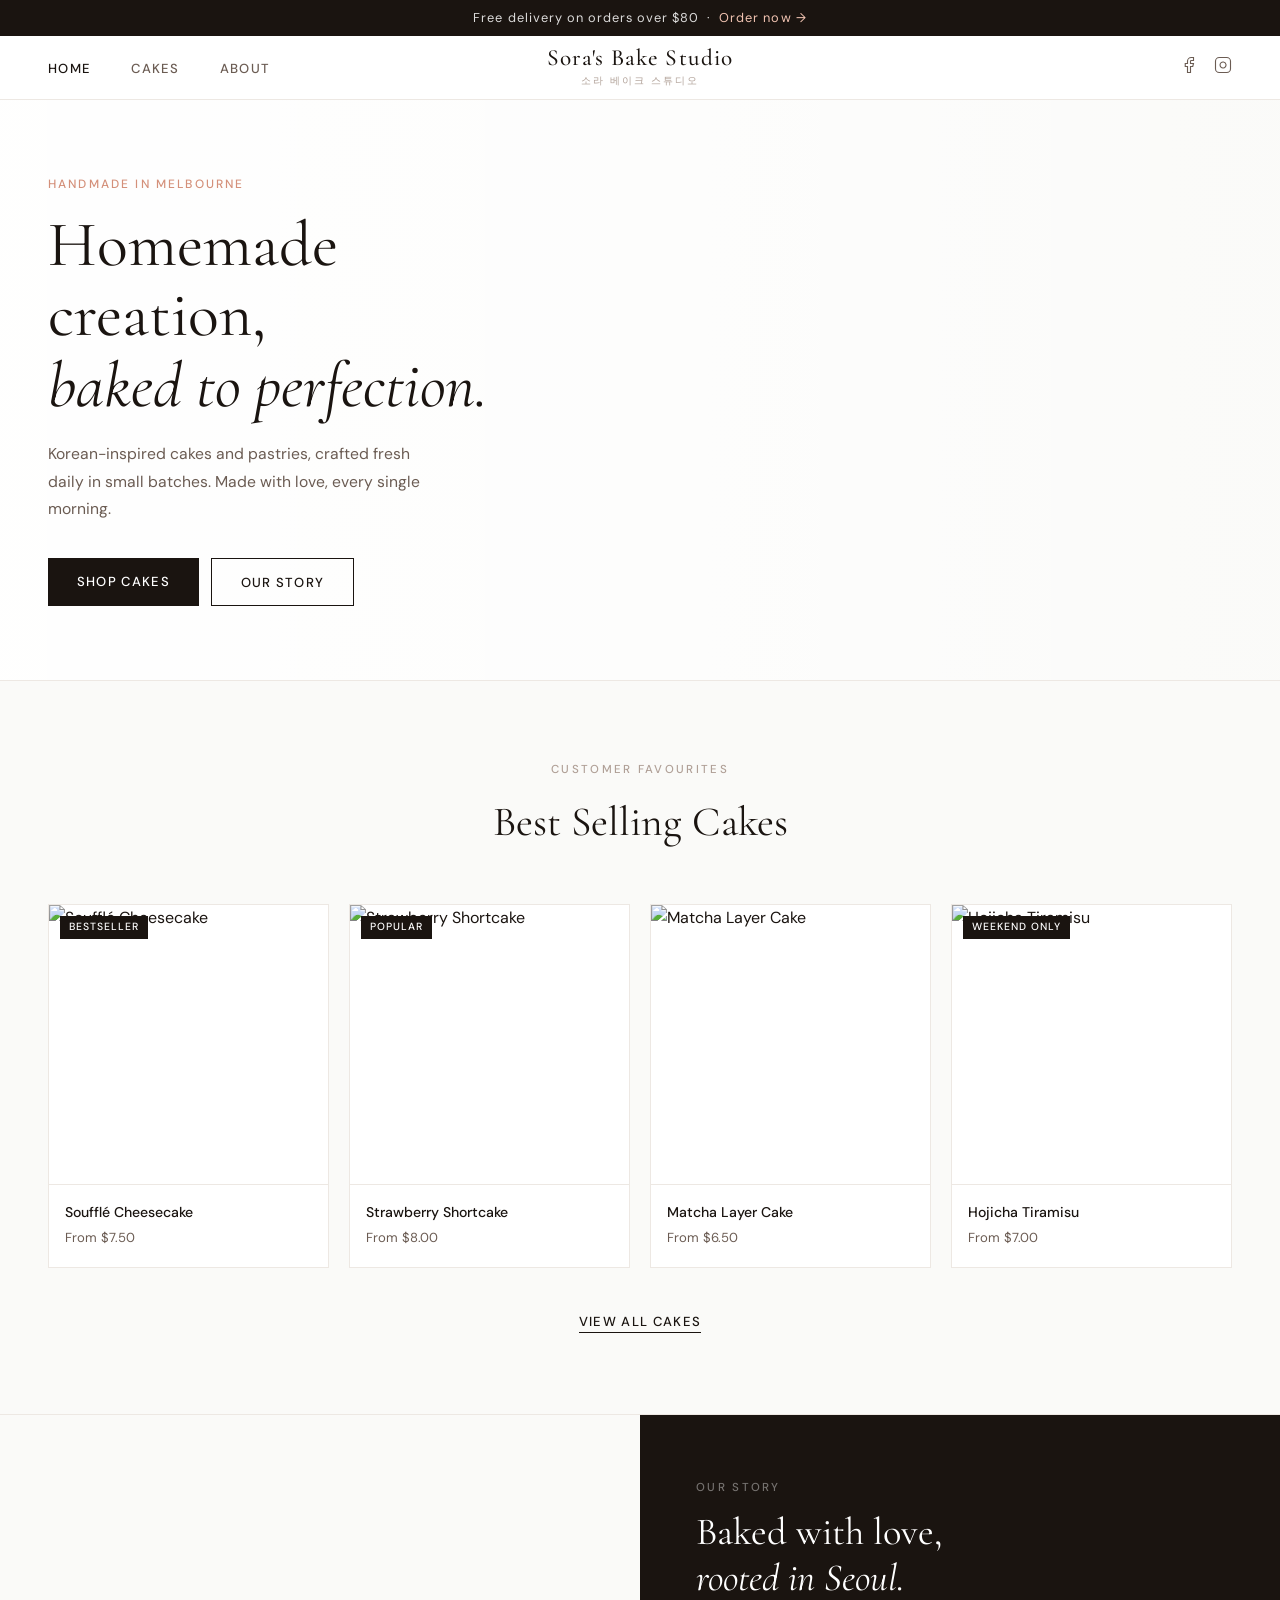
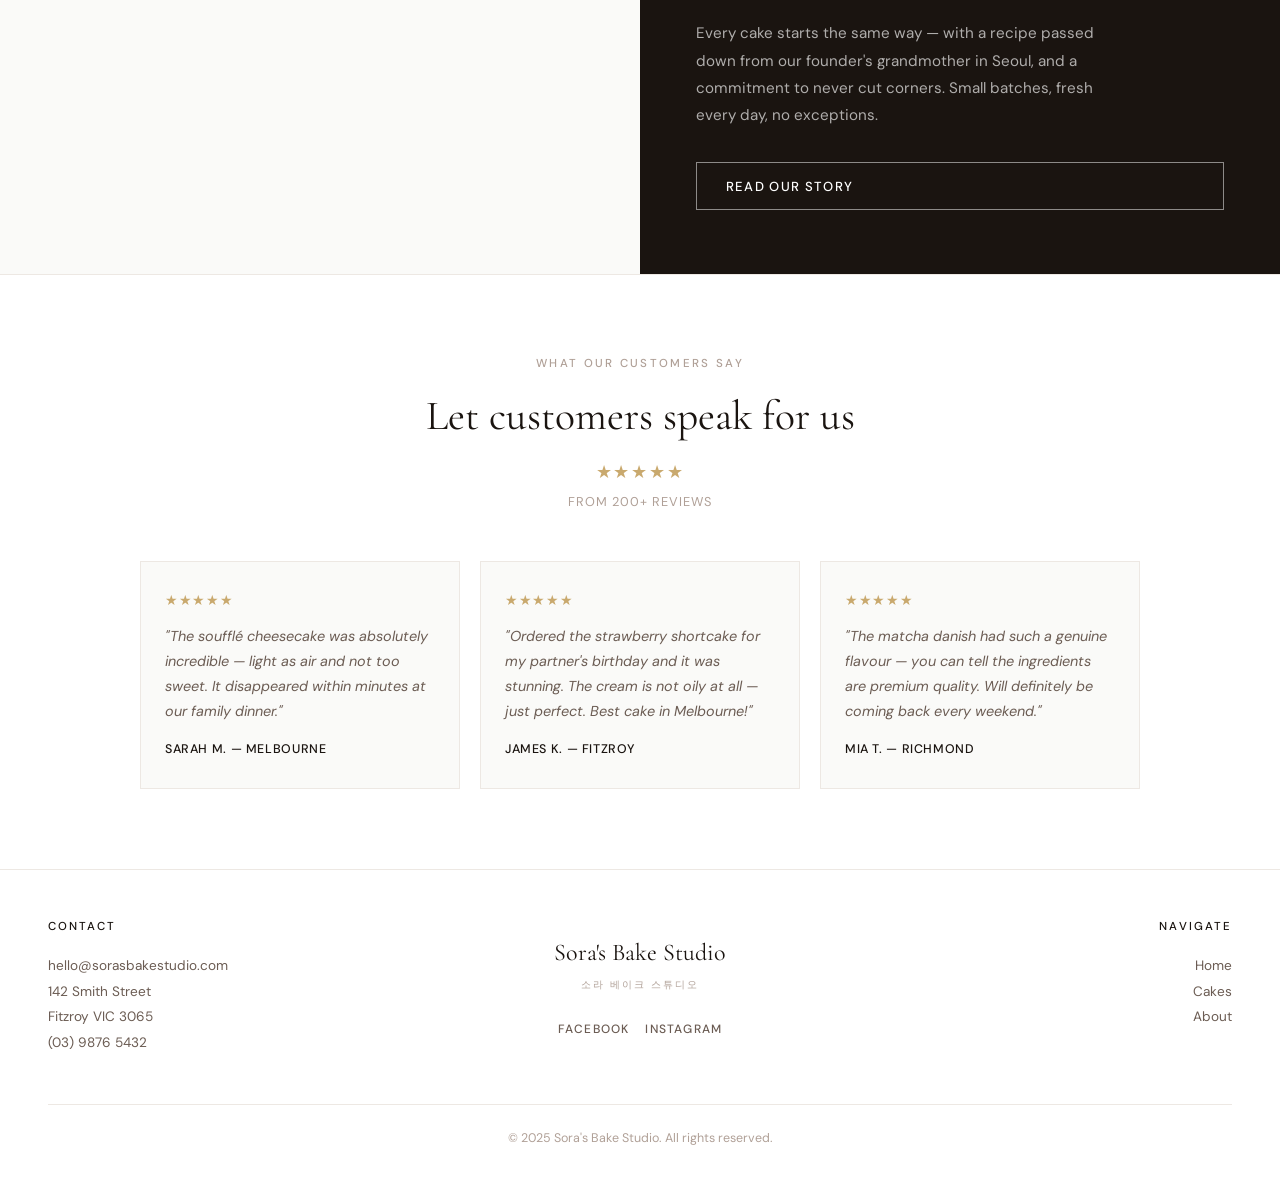
==== index.html @ e61278eb "Full redesign: Angela's Bakery vibe — clean, minimal, product-forward. Cookies→Cakes, Delivery→About" ====
<!DOCTYPE html>
<html lang="en">
<head>
  <meta charset="UTF-8" />
  <meta name="viewport" content="width=device-width, initial-scale=1.0" />
  <!-- EDIT THIS: Browser tab title -->
  <title>Sora's Bake Studio — Homemade Cakes, Melbourne</title>
  <link rel="preconnect" href="https://fonts.googleapis.com" />
  <link rel="preconnect" href="https://fonts.gstatic.com" crossorigin />
  <!-- DM Sans: clean, modern, minimal -->
  <link href="https://fonts.googleapis.com/css2?family=DM+Sans:ital,wght@0,300;0,400;0,500;0,600;1,300&family=Cormorant+Garamond:ital,wght@0,400;0,500;1,400&display=swap" rel="stylesheet" />
  <style>
    /* ============================================================
       COLOURS — Edit these to change the whole site
       ============================================================ */
    :root {
      --white: #ffffff;
      --off-white: #fafaf8;       /* EDIT THIS: Page background */
      --pink: #f2c4b2;            /* EDIT THIS: Accent pink (used for borders, highlights) */
      --pink-dark: #d4907a;       /* EDIT THIS: Darker pink for hover states */
      --text: #1a1410;            /* EDIT THIS: Main dark text colour */
      --text-mid: #6b5c53;        /* EDIT THIS: Secondary text colour */
      --text-light: #b0a097;      /* Light/muted text */
      --border: #ede8e3;          /* Subtle border */
      --card-shadow: 0 2px 20px rgba(0,0,0,0.06);
      --card-shadow-hover: 0 8px 40px rgba(0,0,0,0.12);
    }

    *, *::before, *::after { margin: 0; padding: 0; box-sizing: border-box; }
    html { scroll-behavior: smooth; }
    body { font-family: 'DM Sans', sans-serif; background: var(--off-white); color: var(--text); line-height: 1.6; }

    /* ============================================================
       ANNOUNCEMENT BAR — thin strip at the very top
       ============================================================ */
    .announcement-bar {
      background: var(--text);
      color: rgba(255,255,255,0.85);
      text-align: center;
      padding: 0.5rem 1rem;
      font-size: 0.8rem;
      letter-spacing: 0.08em;
    }
    /* EDIT THIS: Announcement bar text */
    .announcement-bar a { color: var(--pink); text-decoration: none; }

    /* ============================================================
       NAVIGATION
       ============================================================ */
    nav {
      position: sticky; top: 0; z-index: 100;
      background: var(--white);
      border-bottom: 1px solid var(--border);
      padding: 0 3rem;
      height: 64px;
      display: grid;
      grid-template-columns: 1fr auto 1fr;
      align-items: center;
    }

    /* Left: nav links */
    .nav-left { display: flex; gap: 2.5rem; list-style: none; }
    .nav-left a { text-decoration: none; color: var(--text-mid); font-size: 0.82rem; font-weight: 500; letter-spacing: 0.1em; text-transform: uppercase; transition: color 0.2s; }
    .nav-left a:hover, .nav-left a.active { color: var(--text); }

    /* Centre: logo */
    .nav-logo { text-align: center; text-decoration: none; }
    /* EDIT THIS: Bakery name in nav */
    .nav-logo-main { font-family: 'Cormorant Garamond', serif; font-size: 1.45rem; font-weight: 500; color: var(--text); letter-spacing: 0.05em; display: block; line-height: 1; }
    .nav-logo-sub { font-size: 0.62rem; color: var(--text-light); letter-spacing: 0.2em; text-transform: uppercase; margin-top: 2px; display: block; }

    /* Right: social icons */
    .nav-right { display: flex; gap: 1rem; justify-content: flex-end; align-items: center; }
    .nav-right a { color: var(--text-mid); transition: color 0.2s; text-decoration: none; font-size: 0.82rem; font-weight: 500; letter-spacing: 0.08em; text-transform: uppercase; }
    .nav-right a:hover { color: var(--text); }
    /* Social SVG icons */
    .nav-icon { width: 18px; height: 18px; fill: none; stroke: var(--text-mid); stroke-width: 1.5; transition: stroke 0.2s; }
    .nav-right a:hover .nav-icon { stroke: var(--text); }

    /* ============================================================
       HERO SECTION
       ============================================================ */
    #hero {
      /* EDIT THIS: Hero background photo */
      background-image:
        linear-gradient(to right, rgba(255,255,255,0.92) 0%, rgba(255,255,255,0.6) 55%, rgba(255,255,255,0.1) 100%),
        url('https://images.unsplash.com/photo-1504674900247-0877df9cc836?w=1800&q=85&fit=crop&crop=right');
      background-size: cover;
      background-position: center right;
      min-height: 580px;
      display: flex;
      align-items: center;
      padding: 4rem 3rem;
    }

    .hero-content { max-width: 520px; }

    /* EDIT THIS: Small label above headline */
    .hero-eyebrow { font-size: 0.75rem; font-weight: 500; letter-spacing: 0.18em; text-transform: uppercase; color: var(--pink-dark); margin-bottom: 1rem; }

    /* EDIT THIS: Main headline */
    .hero-title { font-family: 'Cormorant Garamond', serif; font-size: clamp(2.8rem, 5vw, 4.2rem); font-weight: 400; color: var(--text); line-height: 1.1; margin-bottom: 1.2rem; }
    .hero-title em { font-style: italic; }

    /* EDIT THIS: Subtitle */
    .hero-subtitle { font-size: 0.98rem; color: var(--text-mid); margin-bottom: 2.2rem; line-height: 1.75; max-width: 400px; }

    .hero-buttons { display: flex; gap: 0.75rem; flex-wrap: wrap; }

    /* Filled button */
    .btn-dark { background: var(--text); color: var(--white); padding: 0.8rem 1.8rem; text-decoration: none; font-size: 0.82rem; font-weight: 500; letter-spacing: 0.1em; text-transform: uppercase; transition: background 0.2s; }
    .btn-dark:hover { background: #3d2b1f; }

    /* Outlined button */
    .btn-outline { background: transparent; color: var(--text); padding: 0.8rem 1.8rem; text-decoration: none; font-size: 0.82rem; font-weight: 500; letter-spacing: 0.1em; text-transform: uppercase; border: 1.5px solid var(--text); transition: background 0.2s, color 0.2s; }
    .btn-outline:hover { background: var(--text); color: var(--white); }

    /* ============================================================
       DIVIDER — thin pink line between sections
       ============================================================ */
    .section-divider { border: none; border-top: 1px solid var(--border); margin: 0; }

    /* ============================================================
       BEST SELLING CAKES SECTION
       ============================================================ */
    #bestsellers { padding: 5rem 3rem; }

    .section-header { text-align: center; margin-bottom: 3rem; }
    /* EDIT THIS: Section label */
    .section-label { font-size: 0.72rem; font-weight: 500; letter-spacing: 0.2em; text-transform: uppercase; color: var(--text-light); margin-bottom: 0.6rem; display: block; }
    /* EDIT THIS: Section heading */
    .section-heading { font-family: 'Cormorant Garamond', serif; font-size: clamp(1.8rem, 3.5vw, 2.6rem); font-weight: 400; color: var(--text); }

    /* 4-column product grid */
    .product-grid { display: grid; grid-template-columns: repeat(4, 1fr); gap: 1.25rem; max-width: 1200px; margin: 0 auto 2.5rem; }

    /* Product card */
    .product-card { background: var(--white); border: 1px solid var(--border); text-decoration: none; color: var(--text); display: block; transition: box-shadow 0.25s, transform 0.25s; }
    .product-card:hover { box-shadow: var(--card-shadow-hover); transform: translateY(-3px); }

    /* Product photo */
    /* EDIT THIS: Each card's background-image — search "product-card" in CSS */
    .product-card-photo { aspect-ratio: 1; background-size: cover; background-position: center; position: relative; overflow: hidden; }
    .product-card-photo img { width: 100%; height: 100%; object-fit: cover; display: block; transition: transform 0.4s; }
    .product-card:hover .product-card-photo img { transform: scale(1.04); }

    /* "Bestseller" badge on photo */
    .product-badge { position: absolute; top: 0.7rem; left: 0.7rem; background: var(--text); color: var(--white); font-size: 0.65rem; font-weight: 500; letter-spacing: 0.1em; text-transform: uppercase; padding: 0.2rem 0.55rem; }

    /* Product card body */
    .product-card-body { padding: 1rem 1rem 1.2rem; border-top: 1px solid var(--border); }
    /* EDIT THIS: Product name */
    .product-card-name { font-size: 0.88rem; font-weight: 500; color: var(--text); margin-bottom: 0.2rem; }
    /* EDIT THIS: Product price */
    .product-card-price { font-size: 0.82rem; color: var(--text-mid); }

    /* "View all cakes" link */
    .view-all-link { text-align: center; }
    .view-all-link a { font-size: 0.82rem; font-weight: 500; letter-spacing: 0.1em; text-transform: uppercase; color: var(--text); text-decoration: none; border-bottom: 1.5px solid var(--text); padding-bottom: 2px; transition: color 0.2s, border-color 0.2s; }
    .view-all-link a:hover { color: var(--pink-dark); border-color: var(--pink-dark); }

    /* ============================================================
       ABOUT BANNER — full-width strip with text + photo
       ============================================================ */
    #about-banner {
      display: grid;
      grid-template-columns: 1fr 1fr;
      min-height: 420px;
    }

    .about-banner-photo {
      /* EDIT THIS: About banner photo */
      background-image: url('https://images.unsplash.com/photo-1486427944299-d1955d23e34d?w=900&q=85&fit=crop');
      background-size: cover;
      background-position: center;
    }

    .about-banner-text {
      background: var(--text);
      color: var(--white);
      padding: 4rem 3.5rem;
      display: flex;
      flex-direction: column;
      justify-content: center;
    }

    .about-banner-text .section-label { color: rgba(255,255,255,0.4); margin-bottom: 0.75rem; }
    .about-banner-text h2 { font-family: 'Cormorant Garamond', serif; font-size: clamp(1.8rem, 3vw, 2.6rem); font-weight: 400; color: var(--white); margin-bottom: 1.2rem; line-height: 1.2; }
    /* EDIT THIS: About banner text */
    .about-banner-text p { font-size: 0.95rem; color: rgba(255,255,255,0.65); line-height: 1.8; margin-bottom: 2rem; max-width: 420px; }
    .btn-light { background: transparent; color: var(--white); padding: 0.8rem 1.8rem; text-decoration: none; font-size: 0.82rem; font-weight: 500; letter-spacing: 0.1em; text-transform: uppercase; border: 1.5px solid rgba(255,255,255,0.5); transition: background 0.2s, border-color 0.2s; display: inline-block; }
    .btn-light:hover { background: rgba(255,255,255,0.1); border-color: white; }

    /* ============================================================
       REVIEWS SECTION
       ============================================================ */
    #reviews { padding: 5rem 3rem; background: var(--white); }

    .reviews-header { text-align: center; margin-bottom: 0.5rem; }
    .reviews-stars { text-align: center; font-size: 1.1rem; color: #c9a96e; letter-spacing: 0.1em; margin-bottom: 0.4rem; }
    .reviews-count { text-align: center; font-size: 0.8rem; color: var(--text-light); letter-spacing: 0.08em; text-transform: uppercase; margin-bottom: 3rem; }

    /* 3-column review cards */
    .reviews-grid { display: grid; grid-template-columns: repeat(3, 1fr); gap: 1.25rem; max-width: 1000px; margin: 0 auto; }

    .review-card { background: var(--off-white); border: 1px solid var(--border); padding: 1.75rem 1.5rem; }
    .review-stars { font-size: 0.85rem; color: #c9a96e; margin-bottom: 0.75rem; letter-spacing: 0.05em; }
    /* EDIT THIS: Review text */
    .review-text { font-size: 0.9rem; color: var(--text-mid); line-height: 1.75; margin-bottom: 1rem; font-style: italic; }
    .review-author { font-size: 0.78rem; font-weight: 500; color: var(--text); letter-spacing: 0.05em; text-transform: uppercase; }

    /* ============================================================
       FOOTER
       ============================================================ */
    footer {
      background: var(--white);
      border-top: 1px solid var(--border);
      padding: 3rem 3rem 2rem;
      display: grid;
      grid-template-columns: 1fr 1fr 1fr;
      gap: 2rem;
    }

    .footer-col h4 { font-size: 0.72rem; font-weight: 500; letter-spacing: 0.18em; text-transform: uppercase; color: var(--text); margin-bottom: 1rem; }
    .footer-col p, .footer-col a { font-size: 0.85rem; color: var(--text-mid); line-height: 1.9; text-decoration: none; display: block; }
    .footer-col a:hover { color: var(--text); }
    .footer-col.center { text-align: center; display: flex; flex-direction: column; align-items: center; justify-content: center; }
    .footer-logo-main { font-family: 'Cormorant Garamond', serif; font-size: 1.5rem; font-weight: 400; color: var(--text); margin-bottom: 0.3rem; }
    .footer-logo-sub { font-size: 0.65rem; color: var(--text-light); letter-spacing: 0.2em; text-transform: uppercase; margin-bottom: 1rem; }
    .footer-social { display: flex; gap: 1rem; margin-top: 0.5rem; }
    .footer-social a { font-size: 0.75rem; font-weight: 500; letter-spacing: 0.1em; text-transform: uppercase; color: var(--text-mid); text-decoration: none; }
    .footer-social a:hover { color: var(--text); }

    /* Footer copyright bar */
    .footer-bottom { grid-column: 1 / -1; border-top: 1px solid var(--border); padding-top: 1.5rem; margin-top: 1rem; text-align: center; font-size: 0.78rem; color: var(--text-light); }

    /* ============================================================
       RESPONSIVE
       ============================================================ */
    @media (max-width: 1000px) {
      .product-grid { grid-template-columns: repeat(2, 1fr); }
    }
    @media (max-width: 800px) {
      nav { padding: 0 1.5rem; }
      #hero { padding: 3rem 1.5rem; min-height: 480px; }
      #bestsellers, #reviews { padding: 4rem 1.5rem; }
      .about-banner-text { padding: 3rem 2rem; }
      #about-banner { grid-template-columns: 1fr; }
      .about-banner-photo { min-height: 280px; order: -1; }
      .reviews-grid { grid-template-columns: 1fr; }
      footer { grid-template-columns: 1fr; padding: 2.5rem 1.5rem; }
      .footer-col.center { align-items: flex-start; text-align: left; }
    }
    @media (max-width: 600px) {
      nav { grid-template-columns: auto 1fr auto; gap: 1rem; padding: 0 1rem; }
      .nav-left { gap: 1.2rem; }
      /* Hide right nav on small screens */
      .nav-right { display: none; }
      .product-grid { grid-template-columns: repeat(2, 1fr); gap: 0.75rem; }
    }
  </style>
</head>
<body>

  <!-- ===== ANNOUNCEMENT BAR ===== -->
  <!-- EDIT THIS: Announcement text -->
  <div class="announcement-bar">
    Free delivery on orders over $80 &nbsp;·&nbsp; <a href="cakes.html">Order now →</a>
  </div>

  <!-- ===== NAVIGATION ===== -->
  <nav>
    <!-- Left: page links -->
    <ul class="nav-left">
      <li><a href="index.html" class="active">Home</a></li>
      <li><a href="cakes.html">Cakes</a></li>
      <li><a href="about.html">About</a></li>
    </ul>

    <!-- Centre: logo -->
    <!-- EDIT THIS: Bakery name -->
    <a class="nav-logo" href="index.html">
      <span class="nav-logo-main">Sora's Bake Studio</span>
      <span class="nav-logo-sub">소라 베이크 스튜디오</span>
    </a>

    <!-- Right: social links -->
    <div class="nav-right">
      <!-- EDIT THIS: Social media links -->
      <a href="https://www.facebook.com/" target="_blank" rel="noopener" aria-label="Facebook">
        <svg class="nav-icon" viewBox="0 0 24 24"><path d="M18 2h-3a5 5 0 0 0-5 5v3H7v4h3v8h4v-8h3l1-4h-4V7a1 1 0 0 1 1-1h3z"/></svg>
      </a>
      <a href="https://www.instagram.com/sorasbakestudio/" target="_blank" rel="noopener" aria-label="Instagram">
        <svg class="nav-icon" viewBox="0 0 24 24"><rect x="2" y="2" width="20" height="20" rx="5" ry="5"/><path d="M16 11.37A4 4 0 1 1 12.63 8 4 4 0 0 1 16 11.37z"/><line x1="17.5" y1="6.5" x2="17.51" y2="6.5"/></svg>
      </a>
    </div>
  </nav>

  <!-- ===== HERO ===== -->
  <!-- Background photo set in CSS above — search "Hero background photo" -->
  <section id="hero">
    <div class="hero-content">
      <!-- EDIT THIS: Small eyebrow text -->
      <p class="hero-eyebrow">Handmade in Melbourne</p>
      <!-- EDIT THIS: Main headline -->
      <h1 class="hero-title">Homemade creation,<br><em>baked to perfection.</em></h1>
      <!-- EDIT THIS: Subtitle -->
      <p class="hero-subtitle">Korean-inspired cakes and pastries, crafted fresh daily in small batches. Made with love, every single morning.</p>
      <!-- EDIT THIS: Button labels and links -->
      <div class="hero-buttons">
        <a href="cakes.html" class="btn-dark">Shop Cakes</a>
        <a href="about.html" class="btn-outline">Our Story</a>
      </div>
    </div>
  </section>

  <hr class="section-divider" />

  <!-- ===== BEST SELLING CAKES ===== -->
  <section id="bestsellers">
    <div class="section-header">
      <span class="section-label">Customer Favourites</span>
      <!-- EDIT THIS: Section heading -->
      <h2 class="section-heading">Best Selling Cakes</h2>
    </div>

    <!-- 4-column product grid -->
    <!-- EDIT THIS: Product names, prices, and photo URLs -->
    <div class="product-grid" style="max-width:1200px;margin:0 auto 2.5rem;">

      <!-- ===== PRODUCT 1 ===== -->
      <a href="cakes.html" class="product-card">
        <div class="product-card-photo">
          <!-- EDIT THIS: Product photo -->
          <img src="https://images.unsplash.com/photo-1563805042-7684c019e1cb?w=600&q=80&fit=crop" alt="Soufflé Cheesecake" loading="lazy" />
          <span class="product-badge">Bestseller</span>
        </div>
        <div class="product-card-body">
          <div class="product-card-name">Soufflé Cheesecake</div><!-- EDIT THIS: Name -->
          <div class="product-card-price">From $7.50</div><!-- EDIT THIS: Price -->
        </div>
      </a>

      <!-- ===== PRODUCT 2 ===== -->
      <a href="cakes.html" class="product-card">
        <div class="product-card-photo">
          <!-- EDIT THIS: Product photo -->
          <img src="https://images.unsplash.com/photo-1488477304112-4944851de03d?w=600&q=80&fit=crop" alt="Strawberry Shortcake" loading="lazy" />
          <span class="product-badge">Popular</span>
        </div>
        <div class="product-card-body">
          <div class="product-card-name">Strawberry Shortcake</div>
          <div class="product-card-price">From $8.00</div>
        </div>
      </a>

      <!-- ===== PRODUCT 3 ===== -->
      <a href="cakes.html" class="product-card">
        <div class="product-card-photo">
          <img src="https://images.unsplash.com/photo-1497034825429-c343d7c6a68f?w=600&q=80&fit=crop" alt="Matcha Layer Cake" loading="lazy" />
        </div>
        <div class="product-card-body">
          <div class="product-card-name">Matcha Layer Cake</div>
          <div class="product-card-price">From $6.50</div>
        </div>
      </a>

      <!-- ===== PRODUCT 4 ===== -->
      <a href="cakes.html" class="product-card">
        <div class="product-card-photo">
          <img src="https://images.unsplash.com/photo-1533089860892-a7c6f0a88666?w=600&q=80&fit=crop" alt="Hojicha Tiramisu" loading="lazy" />
          <span class="product-badge">Weekend Only</span>
        </div>
        <div class="product-card-body">
          <div class="product-card-name">Hojicha Tiramisu</div>
          <div class="product-card-price">From $7.00</div>
        </div>
      </a>

    </div>

    <!-- View all link -->
    <div class="view-all-link">
      <a href="cakes.html">View all cakes</a>
    </div>
  </section>

  <hr class="section-divider" />

  <!-- ===== ABOUT BANNER ===== -->
  <!-- Photo on the left, dark text block on the right -->
  <!-- Photo URL is in CSS above — search "About banner photo" -->
  <div id="about-banner">
    <div class="about-banner-photo"></div>
    <div class="about-banner-text">
      <span class="section-label">Our Story</span>
      <!-- EDIT THIS: Banner heading -->
      <h2>Baked with love,<br><em>rooted in Seoul.</em></h2>
      <!-- EDIT THIS: Banner text -->
      <p>Every cake starts the same way — with a recipe passed down from our founder's grandmother in Seoul, and a commitment to never cut corners. Small batches, fresh every day, no exceptions.</p>
      <a href="about.html" class="btn-light">Read our story</a>
    </div>
  </div>

  <hr class="section-divider" />

  <!-- ===== REVIEWS ===== -->
  <section id="reviews">
    <div class="reviews-header">
      <span class="section-label">What our customers say</span>
      <h2 class="section-heading" style="margin-bottom:0.5rem;">Let customers speak for us</h2>
    </div>
    <!-- EDIT THIS: Star rating and review count -->
    <div class="reviews-stars">★★★★★</div>
    <div class="reviews-count">From 200+ reviews</div>

    <!-- EDIT THIS: Review cards — text and author name -->
    <div class="reviews-grid">

      <div class="review-card">
        <div class="review-stars">★★★★★</div>
        <p class="review-text">"The soufflé cheesecake was absolutely incredible — light as air and not too sweet. It disappeared within minutes at our family dinner."</p>
        <div class="review-author">Sarah M. — Melbourne</div>
      </div>

      <div class="review-card">
        <div class="review-stars">★★★★★</div>
        <p class="review-text">"Ordered the strawberry shortcake for my partner's birthday and it was stunning. The cream is not oily at all — just perfect. Best cake in Melbourne!"</p>
        <div class="review-author">James K. — Fitzroy</div>
      </div>

      <div class="review-card">
        <div class="review-stars">★★★★★</div>
        <p class="review-text">"The matcha danish had such a genuine flavour — you can tell the ingredients are premium quality. Will definitely be coming back every weekend."</p>
        <div class="review-author">Mia T. — Richmond</div>
      </div>

    </div>
  </section>

  <!-- ===== FOOTER ===== -->
  <footer>

    <!-- Left column: contact info -->
    <div class="footer-col">
      <h4>Contact</h4>
      <!-- EDIT THIS: Email, address, phone -->
      <a href="mailto:hello@sorasbakestudio.com">hello@sorasbakestudio.com</a>
      <p>142 Smith Street<br>Fitzroy VIC 3065</p>
      <a href="tel:+61398765432">(03) 9876 5432</a>
    </div>

    <!-- Centre column: logo -->
    <div class="footer-col center">
      <!-- EDIT THIS: Footer bakery name -->
      <div class="footer-logo-main">Sora's Bake Studio</div>
      <div class="footer-logo-sub">소라 베이크 스튜디오</div>
      <div class="footer-social">
        <!-- EDIT THIS: Social links -->
        <a href="https://www.facebook.com/" target="_blank" rel="noopener">Facebook</a>
        <a href="https://www.instagram.com/sorasbakestudio/" target="_blank" rel="noopener">Instagram</a>
      </div>
    </div>

    <!-- Right column: navigation links -->
    <div class="footer-col" style="text-align:right;">
      <h4>Navigate</h4>
      <a href="index.html">Home</a>
      <a href="cakes.html">Cakes</a>
      <a href="about.html">About</a>
    </div>

    <!-- Copyright bar -->
    <!-- EDIT THIS: Copyright year -->
    <div class="footer-bottom">© 2025 Sora's Bake Studio. All rights reserved.</div>

  </footer>

</body>
</html>
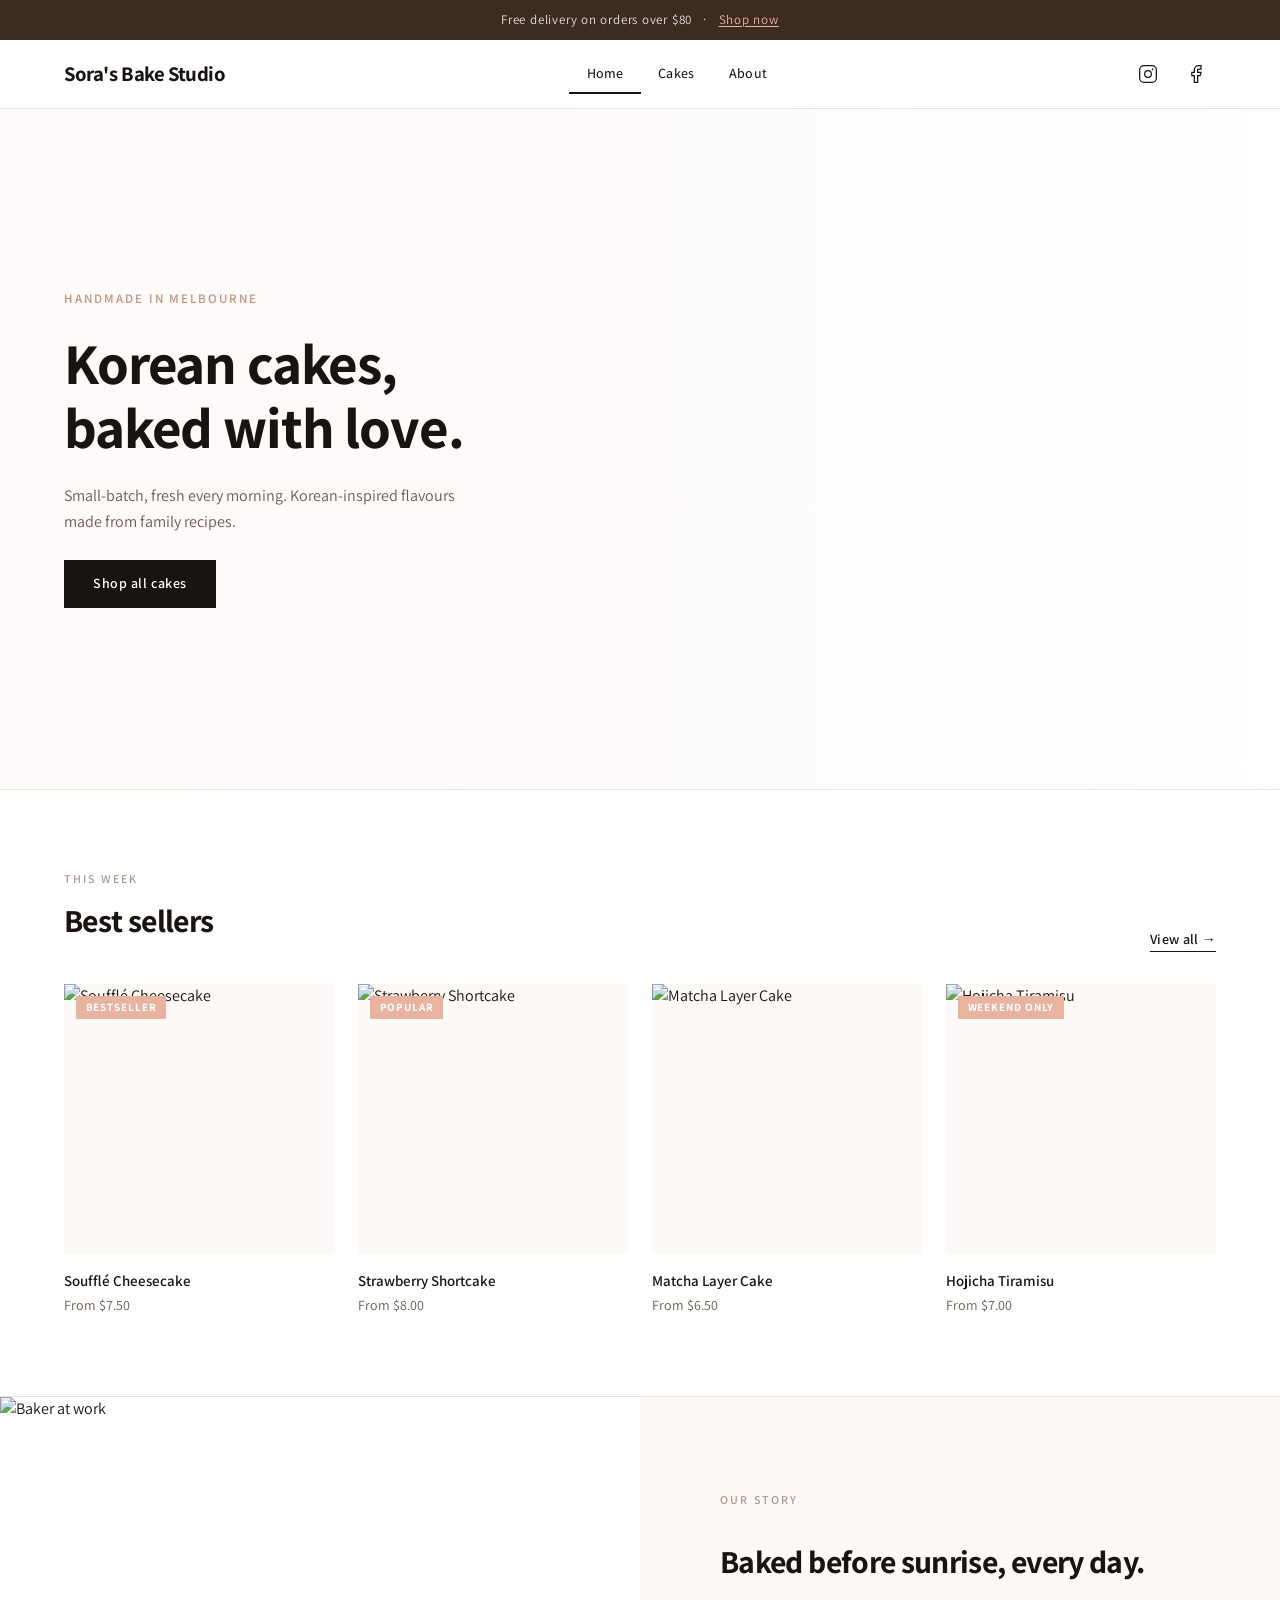
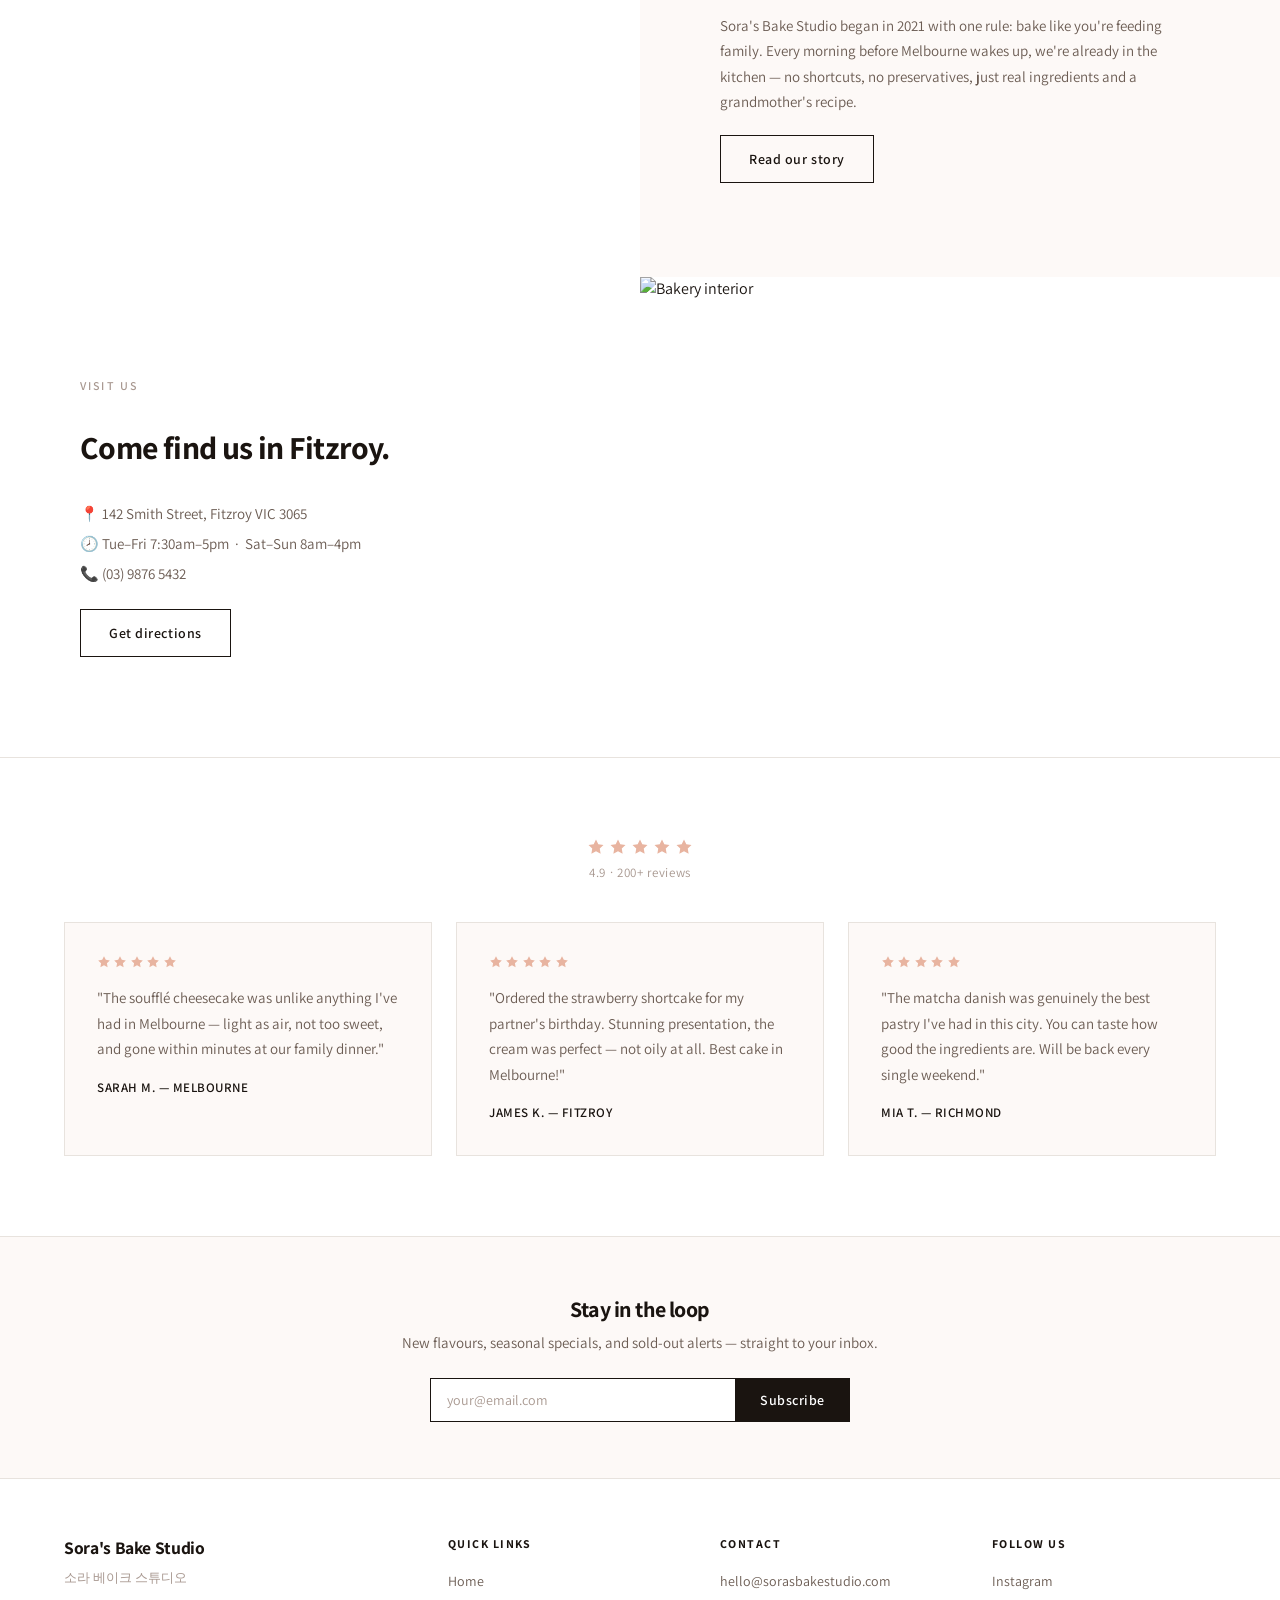
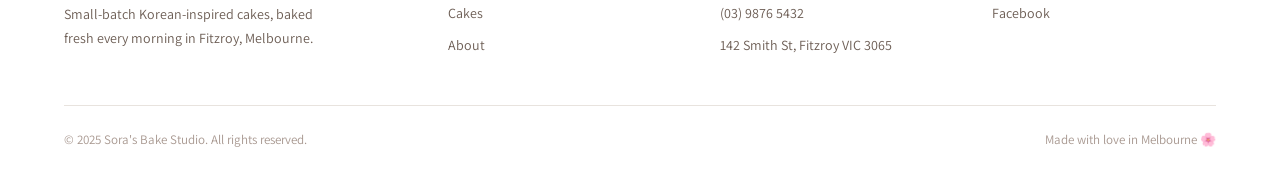
==== commit 977caa92: "Full rebuild: Shopify Dawn-style — clean, white, typography-forward, CSS variable rebranding" ====
--- a/index.html
+++ b/index.html
@@ -4,476 +4,858 @@
   <meta charset="UTF-8" />
   <meta name="viewport" content="width=device-width, initial-scale=1.0" />
   <!-- EDIT THIS: Browser tab title -->
-  <title>Sora's Bake Studio — Homemade Cakes, Melbourne</title>
+  <title>Sora's Bake Studio — Korean Bakery, Melbourne</title>
   <link rel="preconnect" href="https://fonts.googleapis.com" />
   <link rel="preconnect" href="https://fonts.gstatic.com" crossorigin />
-  <!-- DM Sans: clean, modern, minimal -->
-  <link href="https://fonts.googleapis.com/css2?family=DM+Sans:ital,wght@0,300;0,400;0,500;0,600;1,300&family=Cormorant+Garamond:ital,wght@0,400;0,500;1,400&display=swap" rel="stylesheet" />
+  <!-- Assistant: clean geometric sans-serif, closest to Dawn's default feel -->
+  <link href="https://fonts.googleapis.com/css2?family=Assistant:wght@300;400;500;600;700&display=swap" rel="stylesheet" />
   <style>
     /* ============================================================
-       COLOURS — Edit these to change the whole site
+       DESIGN TOKENS — change these to rebrand the whole site
        ============================================================ */
     :root {
-      --white: #ffffff;
-      --off-white: #fafaf8;       /* EDIT THIS: Page background */
-      --pink: #f2c4b2;            /* EDIT THIS: Accent pink (used for borders, highlights) */
-      --pink-dark: #d4907a;       /* EDIT THIS: Darker pink for hover states */
-      --text: #1a1410;            /* EDIT THIS: Main dark text colour */
-      --text-mid: #6b5c53;        /* EDIT THIS: Secondary text colour */
-      --text-light: #b0a097;      /* Light/muted text */
-      --border: #ede8e3;          /* Subtle border */
-      --card-shadow: 0 2px 20px rgba(0,0,0,0.06);
-      --card-shadow-hover: 0 8px 40px rgba(0,0,0,0.12);
-    }
-
+      /* EDIT: Colours */
+      --bg:          #ffffff;           /* Page background */
+      --bg-alt:      #fdf9f7;           /* Alternate section background (very light warm blush) */
+      --text:        #1a1410;           /* Main text */
+      --text-mid:    #6b5c53;           /* Secondary text */
+      --text-muted:  #a89890;           /* Captions, labels */
+      --accent:      #e8b4a0;           /* EDIT: Brand accent colour — soft blush pink */
+      --accent-dark: #c4917a;           /* Darker version for hover states */
+      --border:      #e8e3de;           /* Borders and dividers */
+      --announcement-bg: #3d2b1f;       /* Announcement bar background */
+      --announcement-text: rgba(255,255,255,0.85);
+
+      /* EDIT: Typography */
+      --font: 'Assistant', -apple-system, BlinkMacSystemFont, sans-serif;
+
+      /* EDIT: Spacing — how much padding sections get */
+      --section-pad: 5rem 4rem;
+      --section-pad-sm: 4rem 1.5rem;
+    }
+
+    /* ============================================================
+       BASE RESET
+       ============================================================ */
     *, *::before, *::after { margin: 0; padding: 0; box-sizing: border-box; }
-    html { scroll-behavior: smooth; }
-    body { font-family: 'DM Sans', sans-serif; background: var(--off-white); color: var(--text); line-height: 1.6; }
-
-    /* ============================================================
-       ANNOUNCEMENT BAR — thin strip at the very top
+    html { scroll-behavior: smooth; -webkit-text-size-adjust: 100%; }
+
+    body {
+      font-family: var(--font);
+      font-size: 16px;
+      line-height: 1.5;
+      color: var(--text);
+      background: var(--bg);
+    }
+
+    img { max-width: 100%; display: block; }
+    a { color: inherit; }
+    button { font-family: var(--font); cursor: pointer; }
+
+    /* ============================================================
+       ANNOUNCEMENT BAR
        ============================================================ */
     .announcement-bar {
+      background: var(--announcement-bg);
+      color: var(--announcement-text);
+      text-align: center;
+      font-size: 0.8125rem;           /* 13px */
+      letter-spacing: 0.06em;
+      padding: 0.625rem 1rem;
+    }
+    /* EDIT THIS: Announcement link colour */
+    .announcement-bar a { color: var(--accent); text-decoration: underline; text-underline-offset: 2px; }
+
+    /* ============================================================
+       HEADER / NAV — Dawn-style: logo left, links right
+       ============================================================ */
+    header {
+      position: sticky;
+      top: 0;
+      z-index: 200;
+      background: var(--bg);
+      border-bottom: 1px solid var(--border);
+    }
+
+    .header-inner {
+      max-width: 1400px;
+      margin: 0 auto;
+      padding: 0 4rem;
+      height: 68px;
+      display: flex;
+      align-items: center;
+      justify-content: space-between;
+      gap: 2rem;
+    }
+
+    /* EDIT THIS: Bakery name in header */
+    .header-logo {
+      text-decoration: none;
+      font-size: 1.3rem;
+      font-weight: 700;
+      color: var(--text);
+      letter-spacing: -0.02em;
+      flex-shrink: 0;
+    }
+
+    /* Desktop nav links */
+    .header-nav {
+      display: flex;
+      gap: 0;
+      list-style: none;
+    }
+
+    .header-nav a {
+      display: block;
+      padding: 0.5rem 1.1rem;
+      text-decoration: none;
+      font-size: 0.875rem;            /* 14px */
+      font-weight: 500;
+      color: var(--text);
+      letter-spacing: 0.01em;
+      transition: color 0.15s;
+      border-bottom: 2px solid transparent;
+      margin-bottom: -1px;             /* Aligns underline with header border */
+    }
+
+    .header-nav a:hover { color: var(--text-mid); }
+    .header-nav a.active { border-bottom-color: var(--text); }
+
+    /* Right side icons / actions */
+    .header-actions {
+      display: flex;
+      gap: 0.5rem;
+      align-items: center;
+      flex-shrink: 0;
+    }
+
+    .header-icon-btn {
+      display: flex;
+      align-items: center;
+      justify-content: center;
+      width: 40px; height: 40px;
+      background: none;
+      border: none;
+      color: var(--text);
+      text-decoration: none;
+      transition: color 0.15s;
+    }
+    .header-icon-btn:hover { color: var(--text-mid); }
+    .header-icon-btn svg { width: 20px; height: 20px; fill: none; stroke: currentColor; stroke-width: 1.5; }
+
+    /* ============================================================
+       HERO — full-width image, text over a gradient overlay
+       ============================================================ */
+    .hero {
+      position: relative;
+      height: min(680px, 80vh);
+      overflow: hidden;
+    }
+
+    /* EDIT THIS: Hero background photo URL */
+    .hero-img {
+      position: absolute;
+      inset: 0;
+      background-image: url('https://images.unsplash.com/photo-1504674900247-0877df9cc836?w=1800&q=85&fit=crop');
+      background-size: cover;
+      background-position: center;
+    }
+
+    /* Subtle gradient so white text reads */
+    .hero-img::after {
+      content: '';
+      position: absolute;
+      inset: 0;
+      background: linear-gradient(to right,
+        rgba(253,249,247,0.88) 0%,
+        rgba(253,249,247,0.55) 50%,
+        rgba(253,249,247,0.05) 100%);
+    }
+
+    .hero-content {
+      position: relative;
+      z-index: 1;
+      max-width: 1400px;
+      margin: 0 auto;
+      padding: 0 4rem;
+      height: 100%;
+      display: flex;
+      flex-direction: column;
+      justify-content: center;
+      gap: 1.5rem;
+    }
+
+    /* EDIT THIS: Small tagline above headline */
+    .hero-eyebrow {
+      font-size: 0.8125rem;
+      font-weight: 600;
+      letter-spacing: 0.15em;
+      text-transform: uppercase;
+      color: var(--accent-dark);
+    }
+
+    /* EDIT THIS: Main headline */
+    .hero-title {
+      font-size: clamp(2.25rem, 4.5vw, 3.75rem);
+      font-weight: 700;
+      color: var(--text);
+      line-height: 1.1;
+      letter-spacing: -0.02em;
+      max-width: 600px;
+    }
+
+    /* EDIT THIS: Subtitle paragraph */
+    .hero-subtitle {
+      font-size: 1rem;
+      color: var(--text-mid);
+      max-width: 420px;
+      line-height: 1.65;
+    }
+
+    /* EDIT THIS: Button label and link */
+    .btn {
+      display: inline-block;
+      padding: 0.8rem 1.75rem;
+      font-size: 0.875rem;
+      font-weight: 600;
+      letter-spacing: 0.04em;
+      text-decoration: none;
+      transition: background 0.15s, color 0.15s, border-color 0.15s;
+      align-self: flex-start;
+    }
+
+    .btn-solid {
       background: var(--text);
-      color: rgba(255,255,255,0.85);
-      text-align: center;
-      padding: 0.5rem 1rem;
-      font-size: 0.8rem;
+      color: #fff;
+      border: 1.5px solid var(--text);
+    }
+    .btn-solid:hover { background: #3d2b1f; border-color: #3d2b1f; }
+
+    .btn-outline {
+      background: transparent;
+      color: var(--text);
+      border: 1.5px solid var(--text);
+    }
+    .btn-outline:hover { background: var(--text); color: #fff; }
+
+    .btn-accent {
+      background: var(--accent);
+      color: #fff;
+      border: 1.5px solid var(--accent);
+    }
+    .btn-accent:hover { background: var(--accent-dark); border-color: var(--accent-dark); }
+
+    /* ============================================================
+       SECTION TYPOGRAPHY HELPERS
+       ============================================================ */
+    .section-eyebrow {
+      font-size: 0.75rem;
+      font-weight: 600;
+      letter-spacing: 0.18em;
+      text-transform: uppercase;
+      color: var(--text-muted);
+      margin-bottom: 0.5rem;
+    }
+
+    .section-title {
+      font-size: clamp(1.5rem, 2.5vw, 2rem);
+      font-weight: 700;
+      letter-spacing: -0.02em;
+      color: var(--text);
+      margin-bottom: 0.5rem;
+    }
+
+    .section-subtitle {
+      font-size: 0.9375rem;
+      color: var(--text-mid);
+      max-width: 480px;
+    }
+
+    /* ============================================================
+       FEATURED PRODUCTS SECTION
+       ============================================================ */
+    .featured {
+      padding: var(--section-pad);
+      max-width: 1400px;
+      margin: 0 auto;
+    }
+
+    .featured-header {
+      display: flex;
+      align-items: flex-end;
+      justify-content: space-between;
+      margin-bottom: 2rem;
+      gap: 1rem;
+    }
+
+    .view-all {
+      font-size: 0.875rem;
+      font-weight: 600;
+      color: var(--text);
+      text-decoration: none;
+      letter-spacing: 0.02em;
+      white-space: nowrap;
+      border-bottom: 1px solid var(--text);
+      padding-bottom: 1px;
+      transition: color 0.15s, border-color 0.15s;
+    }
+    .view-all:hover { color: var(--text-mid); border-color: var(--text-mid); }
+
+    /* 4-column product grid */
+    .product-grid {
+      display: grid;
+      grid-template-columns: repeat(4, 1fr);
+      gap: 1.5rem;
+    }
+
+    /* Dawn-style product card */
+    .product-card {
+      text-decoration: none;
+      color: var(--text);
+      display: block;
+    }
+
+    .product-card-media {
+      aspect-ratio: 1;
+      overflow: hidden;
+      background: var(--bg-alt);
+      margin-bottom: 1rem;
+      position: relative;
+    }
+
+    .product-card-media img {
+      width: 100%; height: 100%;
+      object-fit: cover;
+      transition: transform 0.4s ease;
+    }
+
+    .product-card:hover .product-card-media img {
+      transform: scale(1.04);
+    }
+
+    /* Badge pill on photo */
+    .product-badge {
+      position: absolute;
+      top: 0.75rem;
+      left: 0.75rem;
+      background: var(--accent);
+      color: #fff;
+      font-size: 0.7rem;
+      font-weight: 700;
       letter-spacing: 0.08em;
-    }
-    /* EDIT THIS: Announcement bar text */
-    .announcement-bar a { color: var(--pink); text-decoration: none; }
-
-    /* ============================================================
-       NAVIGATION
-       ============================================================ */
-    nav {
-      position: sticky; top: 0; z-index: 100;
-      background: var(--white);
-      border-bottom: 1px solid var(--border);
-      padding: 0 3rem;
-      height: 64px;
-      display: grid;
-      grid-template-columns: 1fr auto 1fr;
-      align-items: center;
-    }
-
-    /* Left: nav links */
-    .nav-left { display: flex; gap: 2.5rem; list-style: none; }
-    .nav-left a { text-decoration: none; color: var(--text-mid); font-size: 0.82rem; font-weight: 500; letter-spacing: 0.1em; text-transform: uppercase; transition: color 0.2s; }
-    .nav-left a:hover, .nav-left a.active { color: var(--text); }
-
-    /* Centre: logo */
-    .nav-logo { text-align: center; text-decoration: none; }
-    /* EDIT THIS: Bakery name in nav */
-    .nav-logo-main { font-family: 'Cormorant Garamond', serif; font-size: 1.45rem; font-weight: 500; color: var(--text); letter-spacing: 0.05em; display: block; line-height: 1; }
-    .nav-logo-sub { font-size: 0.62rem; color: var(--text-light); letter-spacing: 0.2em; text-transform: uppercase; margin-top: 2px; display: block; }
-
-    /* Right: social icons */
-    .nav-right { display: flex; gap: 1rem; justify-content: flex-end; align-items: center; }
-    .nav-right a { color: var(--text-mid); transition: color 0.2s; text-decoration: none; font-size: 0.82rem; font-weight: 500; letter-spacing: 0.08em; text-transform: uppercase; }
-    .nav-right a:hover { color: var(--text); }
-    /* Social SVG icons */
-    .nav-icon { width: 18px; height: 18px; fill: none; stroke: var(--text-mid); stroke-width: 1.5; transition: stroke 0.2s; }
-    .nav-right a:hover .nav-icon { stroke: var(--text); }
-
-    /* ============================================================
-       HERO SECTION
-       ============================================================ */
-    #hero {
-      /* EDIT THIS: Hero background photo */
-      background-image:
-        linear-gradient(to right, rgba(255,255,255,0.92) 0%, rgba(255,255,255,0.6) 55%, rgba(255,255,255,0.1) 100%),
-        url('https://images.unsplash.com/photo-1504674900247-0877df9cc836?w=1800&q=85&fit=crop&crop=right');
-      background-size: cover;
-      background-position: center right;
-      min-height: 580px;
-      display: flex;
-      align-items: center;
-      padding: 4rem 3rem;
-    }
-
-    .hero-content { max-width: 520px; }
-
-    /* EDIT THIS: Small label above headline */
-    .hero-eyebrow { font-size: 0.75rem; font-weight: 500; letter-spacing: 0.18em; text-transform: uppercase; color: var(--pink-dark); margin-bottom: 1rem; }
-
-    /* EDIT THIS: Main headline */
-    .hero-title { font-family: 'Cormorant Garamond', serif; font-size: clamp(2.8rem, 5vw, 4.2rem); font-weight: 400; color: var(--text); line-height: 1.1; margin-bottom: 1.2rem; }
-    .hero-title em { font-style: italic; }
-
-    /* EDIT THIS: Subtitle */
-    .hero-subtitle { font-size: 0.98rem; color: var(--text-mid); margin-bottom: 2.2rem; line-height: 1.75; max-width: 400px; }
-
-    .hero-buttons { display: flex; gap: 0.75rem; flex-wrap: wrap; }
-
-    /* Filled button */
-    .btn-dark { background: var(--text); color: var(--white); padding: 0.8rem 1.8rem; text-decoration: none; font-size: 0.82rem; font-weight: 500; letter-spacing: 0.1em; text-transform: uppercase; transition: background 0.2s; }
-    .btn-dark:hover { background: #3d2b1f; }
-
-    /* Outlined button */
-    .btn-outline { background: transparent; color: var(--text); padding: 0.8rem 1.8rem; text-decoration: none; font-size: 0.82rem; font-weight: 500; letter-spacing: 0.1em; text-transform: uppercase; border: 1.5px solid var(--text); transition: background 0.2s, color 0.2s; }
-    .btn-outline:hover { background: var(--text); color: var(--white); }
-
-    /* ============================================================
-       DIVIDER — thin pink line between sections
-       ============================================================ */
-    .section-divider { border: none; border-top: 1px solid var(--border); margin: 0; }
-
-    /* ============================================================
-       BEST SELLING CAKES SECTION
-       ============================================================ */
-    #bestsellers { padding: 5rem 3rem; }
-
-    .section-header { text-align: center; margin-bottom: 3rem; }
-    /* EDIT THIS: Section label */
-    .section-label { font-size: 0.72rem; font-weight: 500; letter-spacing: 0.2em; text-transform: uppercase; color: var(--text-light); margin-bottom: 0.6rem; display: block; }
-    /* EDIT THIS: Section heading */
-    .section-heading { font-family: 'Cormorant Garamond', serif; font-size: clamp(1.8rem, 3.5vw, 2.6rem); font-weight: 400; color: var(--text); }
-
-    /* 4-column product grid */
-    .product-grid { display: grid; grid-template-columns: repeat(4, 1fr); gap: 1.25rem; max-width: 1200px; margin: 0 auto 2.5rem; }
-
-    /* Product card */
-    .product-card { background: var(--white); border: 1px solid var(--border); text-decoration: none; color: var(--text); display: block; transition: box-shadow 0.25s, transform 0.25s; }
-    .product-card:hover { box-shadow: var(--card-shadow-hover); transform: translateY(-3px); }
-
-    /* Product photo */
-    /* EDIT THIS: Each card's background-image — search "product-card" in CSS */
-    .product-card-photo { aspect-ratio: 1; background-size: cover; background-position: center; position: relative; overflow: hidden; }
-    .product-card-photo img { width: 100%; height: 100%; object-fit: cover; display: block; transition: transform 0.4s; }
-    .product-card:hover .product-card-photo img { transform: scale(1.04); }
-
-    /* "Bestseller" badge on photo */
-    .product-badge { position: absolute; top: 0.7rem; left: 0.7rem; background: var(--text); color: var(--white); font-size: 0.65rem; font-weight: 500; letter-spacing: 0.1em; text-transform: uppercase; padding: 0.2rem 0.55rem; }
-
-    /* Product card body */
-    .product-card-body { padding: 1rem 1rem 1.2rem; border-top: 1px solid var(--border); }
-    /* EDIT THIS: Product name */
-    .product-card-name { font-size: 0.88rem; font-weight: 500; color: var(--text); margin-bottom: 0.2rem; }
-    /* EDIT THIS: Product price */
-    .product-card-price { font-size: 0.82rem; color: var(--text-mid); }
-
-    /* "View all cakes" link */
-    .view-all-link { text-align: center; }
-    .view-all-link a { font-size: 0.82rem; font-weight: 500; letter-spacing: 0.1em; text-transform: uppercase; color: var(--text); text-decoration: none; border-bottom: 1.5px solid var(--text); padding-bottom: 2px; transition: color 0.2s, border-color 0.2s; }
-    .view-all-link a:hover { color: var(--pink-dark); border-color: var(--pink-dark); }
-
-    /* ============================================================
-       ABOUT BANNER — full-width strip with text + photo
-       ============================================================ */
-    #about-banner {
+      text-transform: uppercase;
+      padding: 0.2rem 0.6rem;
+    }
+
+    /* EDIT THIS: Product name and price */
+    .product-card-info { display: flex; flex-direction: column; gap: 0.2rem; }
+    .product-card-name { font-size: 0.9375rem; font-weight: 600; color: var(--text); }
+    .product-card-price { font-size: 0.875rem; color: var(--text-mid); }
+
+    /* ============================================================
+       DIVIDER LINE
+       ============================================================ */
+    .divider {
+      border: none;
+      border-top: 1px solid var(--border);
+      margin: 0;
+    }
+
+    /* ============================================================
+       IMAGE + TEXT SECTION (Dawn's "Image with text" block)
+       ============================================================ */
+    .image-text {
       display: grid;
       grid-template-columns: 1fr 1fr;
-      min-height: 420px;
-    }
-
-    .about-banner-photo {
-      /* EDIT THIS: About banner photo */
-      background-image: url('https://images.unsplash.com/photo-1486427944299-d1955d23e34d?w=900&q=85&fit=crop');
-      background-size: cover;
-      background-position: center;
-    }
-
-    .about-banner-text {
-      background: var(--text);
-      color: var(--white);
-      padding: 4rem 3.5rem;
+      min-height: 480px;
+    }
+
+    .image-text-media {
+      overflow: hidden;
+    }
+
+    .image-text-media img {
+      width: 100%;
+      height: 100%;
+      object-fit: cover;
+      display: block;
+      transition: transform 0.5s ease;
+    }
+
+    .image-text-media:hover img { transform: scale(1.03); }
+
+    .image-text-body {
+      padding: 4rem 5rem;
       display: flex;
       flex-direction: column;
       justify-content: center;
-    }
-
-    .about-banner-text .section-label { color: rgba(255,255,255,0.4); margin-bottom: 0.75rem; }
-    .about-banner-text h2 { font-family: 'Cormorant Garamond', serif; font-size: clamp(1.8rem, 3vw, 2.6rem); font-weight: 400; color: var(--white); margin-bottom: 1.2rem; line-height: 1.2; }
-    /* EDIT THIS: About banner text */
-    .about-banner-text p { font-size: 0.95rem; color: rgba(255,255,255,0.65); line-height: 1.8; margin-bottom: 2rem; max-width: 420px; }
-    .btn-light { background: transparent; color: var(--white); padding: 0.8rem 1.8rem; text-decoration: none; font-size: 0.82rem; font-weight: 500; letter-spacing: 0.1em; text-transform: uppercase; border: 1.5px solid rgba(255,255,255,0.5); transition: background 0.2s, border-color 0.2s; display: inline-block; }
-    .btn-light:hover { background: rgba(255,255,255,0.1); border-color: white; }
-
-    /* ============================================================
-       REVIEWS SECTION
-       ============================================================ */
-    #reviews { padding: 5rem 3rem; background: var(--white); }
-
-    .reviews-header { text-align: center; margin-bottom: 0.5rem; }
-    .reviews-stars { text-align: center; font-size: 1.1rem; color: #c9a96e; letter-spacing: 0.1em; margin-bottom: 0.4rem; }
-    .reviews-count { text-align: center; font-size: 0.8rem; color: var(--text-light); letter-spacing: 0.08em; text-transform: uppercase; margin-bottom: 3rem; }
-
-    /* 3-column review cards */
-    .reviews-grid { display: grid; grid-template-columns: repeat(3, 1fr); gap: 1.25rem; max-width: 1000px; margin: 0 auto; }
-
-    .review-card { background: var(--off-white); border: 1px solid var(--border); padding: 1.75rem 1.5rem; }
-    .review-stars { font-size: 0.85rem; color: #c9a96e; margin-bottom: 0.75rem; letter-spacing: 0.05em; }
-    /* EDIT THIS: Review text */
-    .review-text { font-size: 0.9rem; color: var(--text-mid); line-height: 1.75; margin-bottom: 1rem; font-style: italic; }
-    .review-author { font-size: 0.78rem; font-weight: 500; color: var(--text); letter-spacing: 0.05em; text-transform: uppercase; }
+      gap: 1.25rem;
+      background: var(--bg-alt);
+    }
+
+    /* Flip order on alternating sections */
+    .image-text.reverse .image-text-media { order: 2; }
+    .image-text.reverse .image-text-body   { order: 1; background: var(--bg); }
+
+    /* ============================================================
+       REVIEWS — Dawn-style: star count, then card grid
+       ============================================================ */
+    .reviews {
+      padding: var(--section-pad);
+      max-width: 1400px;
+      margin: 0 auto;
+    }
+
+    .reviews-header { text-align: center; margin-bottom: 2.5rem; }
+
+    .star-rating {
+      display: flex;
+      align-items: center;
+      justify-content: center;
+      gap: 0.25rem;
+      margin-bottom: 0.4rem;
+    }
+
+    .star-rating svg { width: 18px; height: 18px; fill: var(--accent); }
+
+    .reviews-count {
+      font-size: 0.8125rem;
+      color: var(--text-muted);
+      letter-spacing: 0.05em;
+    }
+
+    .reviews-grid {
+      display: grid;
+      grid-template-columns: repeat(3, 1fr);
+      gap: 1.5rem;
+    }
+
+    /* EDIT THIS: Review card content */
+    .review-card {
+      padding: 2rem;
+      background: var(--bg-alt);
+      border: 1px solid var(--border);
+    }
+
+    .review-stars { display: flex; gap: 0.15rem; margin-bottom: 1rem; }
+    .review-stars svg { width: 14px; height: 14px; fill: var(--accent); }
+    .review-text { font-size: 0.9375rem; color: var(--text-mid); line-height: 1.7; margin-bottom: 1rem; }
+    .review-author { font-size: 0.8125rem; font-weight: 600; color: var(--text); letter-spacing: 0.04em; text-transform: uppercase; }
+
+    /* ============================================================
+       NEWSLETTER STRIP
+       ============================================================ */
+    .newsletter {
+      background: var(--bg-alt);
+      border-top: 1px solid var(--border);
+      border-bottom: 1px solid var(--border);
+      padding: 3.5rem 4rem;
+      text-align: center;
+    }
+
+    .newsletter h2 {
+      font-size: 1.375rem;
+      font-weight: 700;
+      letter-spacing: -0.02em;
+      margin-bottom: 0.4rem;
+    }
+
+    .newsletter p {
+      font-size: 0.9375rem;
+      color: var(--text-mid);
+      margin-bottom: 1.5rem;
+    }
+
+    .newsletter-form {
+      display: flex;
+      gap: 0;
+      max-width: 420px;
+      margin: 0 auto;
+    }
+
+    /* EDIT THIS: Newsletter email input */
+    .newsletter-form input {
+      flex: 1;
+      padding: 0.75rem 1rem;
+      font-size: 0.875rem;
+      font-family: var(--font);
+      border: 1.5px solid var(--text);
+      border-right: none;
+      outline: none;
+      background: var(--bg);
+      color: var(--text);
+    }
+
+    .newsletter-form input::placeholder { color: var(--text-muted); }
+
+    .newsletter-form button {
+      padding: 0.75rem 1.5rem;
+      font-size: 0.875rem;
+      font-weight: 600;
+      letter-spacing: 0.04em;
+      background: var(--text);
+      color: #fff;
+      border: 1.5px solid var(--text);
+      transition: background 0.15s;
+    }
+    .newsletter-form button:hover { background: #3d2b1f; border-color: #3d2b1f; }
 
     /* ============================================================
        FOOTER
        ============================================================ */
     footer {
-      background: var(--white);
-      border-top: 1px solid var(--border);
-      padding: 3rem 3rem 2rem;
+      padding: 3.5rem 4rem 2rem;
+      max-width: 1400px;
+      margin: 0 auto;
+    }
+
+    .footer-top {
       display: grid;
-      grid-template-columns: 1fr 1fr 1fr;
-      gap: 2rem;
-    }
-
-    .footer-col h4 { font-size: 0.72rem; font-weight: 500; letter-spacing: 0.18em; text-transform: uppercase; color: var(--text); margin-bottom: 1rem; }
-    .footer-col p, .footer-col a { font-size: 0.85rem; color: var(--text-mid); line-height: 1.9; text-decoration: none; display: block; }
+      grid-template-columns: 1.5fr 1fr 1fr 1fr;
+      gap: 3rem;
+      padding-bottom: 3rem;
+      border-bottom: 1px solid var(--border);
+      margin-bottom: 1.5rem;
+    }
+
+    /* EDIT THIS: Footer bakery name and tagline */
+    .footer-brand-name { font-size: 1.1rem; font-weight: 700; letter-spacing: -0.02em; margin-bottom: 0.4rem; }
+    .footer-brand-sub  { font-size: 0.8rem; color: var(--text-muted); margin-bottom: 1rem; }
+    .footer-brand-desc { font-size: 0.875rem; color: var(--text-mid); line-height: 1.65; max-width: 260px; }
+
+    .footer-col h4 {
+      font-size: 0.75rem;
+      font-weight: 700;
+      letter-spacing: 0.12em;
+      text-transform: uppercase;
+      color: var(--text);
+      margin-bottom: 1rem;
+    }
+
+    .footer-col ul { list-style: none; display: flex; flex-direction: column; gap: 0.5rem; }
+    .footer-col a { font-size: 0.875rem; color: var(--text-mid); text-decoration: none; transition: color 0.15s; }
     .footer-col a:hover { color: var(--text); }
-    .footer-col.center { text-align: center; display: flex; flex-direction: column; align-items: center; justify-content: center; }
-    .footer-logo-main { font-family: 'Cormorant Garamond', serif; font-size: 1.5rem; font-weight: 400; color: var(--text); margin-bottom: 0.3rem; }
-    .footer-logo-sub { font-size: 0.65rem; color: var(--text-light); letter-spacing: 0.2em; text-transform: uppercase; margin-bottom: 1rem; }
-    .footer-social { display: flex; gap: 1rem; margin-top: 0.5rem; }
-    .footer-social a { font-size: 0.75rem; font-weight: 500; letter-spacing: 0.1em; text-transform: uppercase; color: var(--text-mid); text-decoration: none; }
-    .footer-social a:hover { color: var(--text); }
-
-    /* Footer copyright bar */
-    .footer-bottom { grid-column: 1 / -1; border-top: 1px solid var(--border); padding-top: 1.5rem; margin-top: 1rem; text-align: center; font-size: 0.78rem; color: var(--text-light); }
-
-    /* ============================================================
-       RESPONSIVE
-       ============================================================ */
-    @media (max-width: 1000px) {
+
+    /* EDIT THIS: Copyright year */
+    .footer-bottom {
+      display: flex;
+      align-items: center;
+      justify-content: space-between;
+      font-size: 0.8125rem;
+      color: var(--text-muted);
+      flex-wrap: wrap;
+      gap: 0.5rem;
+    }
+
+    /* ============================================================
+       MOBILE / RESPONSIVE
+       ============================================================ */
+    @media (max-width: 1100px) {
+      :root { --section-pad: 4rem 2.5rem; }
+      .header-inner { padding: 0 2.5rem; }
+      .hero-content { padding: 0 2.5rem; }
+      .image-text-body { padding: 3rem; }
+      .footer-top { grid-template-columns: 1fr 1fr; gap: 2rem; }
+      footer { padding: 3rem 2.5rem 2rem; }
+    }
+
+    @media (max-width: 900px) {
       .product-grid { grid-template-columns: repeat(2, 1fr); }
-    }
-    @media (max-width: 800px) {
-      nav { padding: 0 1.5rem; }
-      #hero { padding: 3rem 1.5rem; min-height: 480px; }
-      #bestsellers, #reviews { padding: 4rem 1.5rem; }
-      .about-banner-text { padding: 3rem 2rem; }
-      #about-banner { grid-template-columns: 1fr; }
-      .about-banner-photo { min-height: 280px; order: -1; }
+      .image-text { grid-template-columns: 1fr; }
+      .image-text-media { min-height: 300px; order: 0 !important; }
+      .image-text-body { order: 1 !important; }
       .reviews-grid { grid-template-columns: 1fr; }
-      footer { grid-template-columns: 1fr; padding: 2.5rem 1.5rem; }
-      .footer-col.center { align-items: flex-start; text-align: left; }
-    }
-    @media (max-width: 600px) {
-      nav { grid-template-columns: auto 1fr auto; gap: 1rem; padding: 0 1rem; }
-      .nav-left { gap: 1.2rem; }
-      /* Hide right nav on small screens */
-      .nav-right { display: none; }
-      .product-grid { grid-template-columns: repeat(2, 1fr); gap: 0.75rem; }
+    }
+
+    @media (max-width: 680px) {
+      :root { --section-pad: var(--section-pad-sm); }
+      .header-inner { padding: 0 1.25rem; }
+      .hero-content { padding: 0 1.5rem; }
+      /* Hide nav links, keep logo + instagram icon on mobile */
+      .header-nav { display: none; }
+      .newsletter { padding: 3rem 1.5rem; }
+      .newsletter-form { flex-direction: column; }
+      .newsletter-form input { border-right: 1.5px solid var(--text); }
+      footer { padding: 2.5rem 1.5rem 1.5rem; }
+      .footer-top { grid-template-columns: 1fr; gap: 2rem; }
+      .footer-bottom { flex-direction: column; text-align: center; }
     }
   </style>
 </head>
 <body>
 
   <!-- ===== ANNOUNCEMENT BAR ===== -->
-  <!-- EDIT THIS: Announcement text -->
+  <!-- EDIT THIS: Announcement text and link -->
   <div class="announcement-bar">
-    Free delivery on orders over $80 &nbsp;·&nbsp; <a href="cakes.html">Order now →</a>
+    Free delivery on orders over $80 &nbsp;&nbsp;·&nbsp;&nbsp;
+    <a href="cakes.html">Shop now</a>
   </div>
 
-  <!-- ===== NAVIGATION ===== -->
-  <nav>
-    <!-- Left: page links -->
-    <ul class="nav-left">
-      <li><a href="index.html" class="active">Home</a></li>
-      <li><a href="cakes.html">Cakes</a></li>
-      <li><a href="about.html">About</a></li>
-    </ul>
-
-    <!-- Centre: logo -->
-    <!-- EDIT THIS: Bakery name -->
-    <a class="nav-logo" href="index.html">
-      <span class="nav-logo-main">Sora's Bake Studio</span>
-      <span class="nav-logo-sub">소라 베이크 스튜디오</span>
-    </a>
-
-    <!-- Right: social links -->
-    <div class="nav-right">
-      <!-- EDIT THIS: Social media links -->
-      <a href="https://www.facebook.com/" target="_blank" rel="noopener" aria-label="Facebook">
-        <svg class="nav-icon" viewBox="0 0 24 24"><path d="M18 2h-3a5 5 0 0 0-5 5v3H7v4h3v8h4v-8h3l1-4h-4V7a1 1 0 0 1 1-1h3z"/></svg>
-      </a>
-      <a href="https://www.instagram.com/sorasbakestudio/" target="_blank" rel="noopener" aria-label="Instagram">
-        <svg class="nav-icon" viewBox="0 0 24 24"><rect x="2" y="2" width="20" height="20" rx="5" ry="5"/><path d="M16 11.37A4 4 0 1 1 12.63 8 4 4 0 0 1 16 11.37z"/><line x1="17.5" y1="6.5" x2="17.51" y2="6.5"/></svg>
-      </a>
-    </div>
-  </nav>
+  <!-- ===== HEADER ===== -->
+  <header>
+    <div class="header-inner">
+
+      <!-- EDIT THIS: Bakery name -->
+      <a class="header-logo" href="index.html">Sora's Bake Studio</a>
+
+      <!-- Nav links — active class on the current page -->
+      <nav>
+        <ul class="header-nav">
+          <li><a href="index.html" class="active">Home</a></li>
+          <li><a href="cakes.html">Cakes</a></li>
+          <li><a href="about.html">About</a></li>
+        </ul>
+      </nav>
+
+      <!-- Right: social icon links -->
+      <!-- EDIT THIS: Your social media URLs -->
+      <div class="header-actions">
+        <a href="https://www.instagram.com/sorasbakestudio/" target="_blank" rel="noopener" class="header-icon-btn" aria-label="Instagram">
+          <svg viewBox="0 0 24 24"><rect x="2" y="2" width="20" height="20" rx="5"/><circle cx="12" cy="12" r="4"/><circle cx="17.5" cy="6.5" r="1" fill="currentColor" stroke="none"/></svg>
+        </a>
+        <a href="https://www.facebook.com/" target="_blank" rel="noopener" class="header-icon-btn" aria-label="Facebook">
+          <svg viewBox="0 0 24 24"><path d="M18 2h-3a5 5 0 0 0-5 5v3H7v4h3v8h4v-8h3l1-4h-4V7a1 1 0 0 1 1-1h3z"/></svg>
+        </a>
+      </div>
+
+    </div>
+  </header>
 
   <!-- ===== HERO ===== -->
-  <!-- Background photo set in CSS above — search "Hero background photo" -->
-  <section id="hero">
+  <!-- EDIT: background photo in CSS above — search "Hero background photo URL" -->
+  <section class="hero">
+    <div class="hero-img"></div>
     <div class="hero-content">
-      <!-- EDIT THIS: Small eyebrow text -->
+      <!-- EDIT THIS: Eyebrow, headline, subtitle, button -->
       <p class="hero-eyebrow">Handmade in Melbourne</p>
-      <!-- EDIT THIS: Main headline -->
-      <h1 class="hero-title">Homemade creation,<br><em>baked to perfection.</em></h1>
-      <!-- EDIT THIS: Subtitle -->
-      <p class="hero-subtitle">Korean-inspired cakes and pastries, crafted fresh daily in small batches. Made with love, every single morning.</p>
-      <!-- EDIT THIS: Button labels and links -->
-      <div class="hero-buttons">
-        <a href="cakes.html" class="btn-dark">Shop Cakes</a>
-        <a href="about.html" class="btn-outline">Our Story</a>
-      </div>
+      <h1 class="hero-title">Korean cakes,<br>baked with love.</h1>
+      <p class="hero-subtitle">Small-batch, fresh every morning. Korean-inspired flavours made from family recipes.</p>
+      <a href="cakes.html" class="btn btn-solid">Shop all cakes</a>
     </div>
   </section>
 
-  <hr class="section-divider" />
-
-  <!-- ===== BEST SELLING CAKES ===== -->
-  <section id="bestsellers">
-    <div class="section-header">
-      <span class="section-label">Customer Favourites</span>
-      <!-- EDIT THIS: Section heading -->
-      <h2 class="section-heading">Best Selling Cakes</h2>
-    </div>
-
-    <!-- 4-column product grid -->
-    <!-- EDIT THIS: Product names, prices, and photo URLs -->
-    <div class="product-grid" style="max-width:1200px;margin:0 auto 2.5rem;">
-
-      <!-- ===== PRODUCT 1 ===== -->
+  <hr class="divider" />
+
+  <!-- ===== FEATURED PRODUCTS ===== -->
+  <section class="featured">
+
+    <div class="featured-header">
+      <div>
+        <p class="section-eyebrow">This week</p>
+        <!-- EDIT THIS: Section heading -->
+        <h2 class="section-title">Best sellers</h2>
+      </div>
+      <a href="cakes.html" class="view-all">View all →</a>
+    </div>
+
+    <!-- EDIT THIS: Product cards — name, price, photo, badge -->
+    <div class="product-grid">
+
+      <!-- Product 1 -->
       <a href="cakes.html" class="product-card">
-        <div class="product-card-photo">
-          <!-- EDIT THIS: Product photo -->
+        <div class="product-card-media">
+          <!-- EDIT THIS: Product photo URL -->
           <img src="https://images.unsplash.com/photo-1563805042-7684c019e1cb?w=600&q=80&fit=crop" alt="Soufflé Cheesecake" loading="lazy" />
           <span class="product-badge">Bestseller</span>
         </div>
-        <div class="product-card-body">
-          <div class="product-card-name">Soufflé Cheesecake</div><!-- EDIT THIS: Name -->
-          <div class="product-card-price">From $7.50</div><!-- EDIT THIS: Price -->
+        <div class="product-card-info">
+          <span class="product-card-name">Soufflé Cheesecake</span><!-- EDIT: name -->
+          <span class="product-card-price">From $7.50</span><!-- EDIT: price -->
         </div>
       </a>
 
-      <!-- ===== PRODUCT 2 ===== -->
+      <!-- Product 2 -->
       <a href="cakes.html" class="product-card">
-        <div class="product-card-photo">
-          <!-- EDIT THIS: Product photo -->
+        <div class="product-card-media">
           <img src="https://images.unsplash.com/photo-1488477304112-4944851de03d?w=600&q=80&fit=crop" alt="Strawberry Shortcake" loading="lazy" />
           <span class="product-badge">Popular</span>
         </div>
-        <div class="product-card-body">
-          <div class="product-card-name">Strawberry Shortcake</div>
-          <div class="product-card-price">From $8.00</div>
+        <div class="product-card-info">
+          <span class="product-card-name">Strawberry Shortcake</span>
+          <span class="product-card-price">From $8.00</span>
         </div>
       </a>
 
-      <!-- ===== PRODUCT 3 ===== -->
+      <!-- Product 3 -->
       <a href="cakes.html" class="product-card">
-        <div class="product-card-photo">
+        <div class="product-card-media">
           <img src="https://images.unsplash.com/photo-1497034825429-c343d7c6a68f?w=600&q=80&fit=crop" alt="Matcha Layer Cake" loading="lazy" />
         </div>
-        <div class="product-card-body">
-          <div class="product-card-name">Matcha Layer Cake</div>
-          <div class="product-card-price">From $6.50</div>
+        <div class="product-card-info">
+          <span class="product-card-name">Matcha Layer Cake</span>
+          <span class="product-card-price">From $6.50</span>
         </div>
       </a>
 
-      <!-- ===== PRODUCT 4 ===== -->
+      <!-- Product 4 -->
       <a href="cakes.html" class="product-card">
-        <div class="product-card-photo">
+        <div class="product-card-media">
           <img src="https://images.unsplash.com/photo-1533089860892-a7c6f0a88666?w=600&q=80&fit=crop" alt="Hojicha Tiramisu" loading="lazy" />
-          <span class="product-badge">Weekend Only</span>
-        </div>
-        <div class="product-card-body">
-          <div class="product-card-name">Hojicha Tiramisu</div>
-          <div class="product-card-price">From $7.00</div>
+          <span class="product-badge">Weekend only</span>
+        </div>
+        <div class="product-card-info">
+          <span class="product-card-name">Hojicha Tiramisu</span>
+          <span class="product-card-price">From $7.00</span>
         </div>
       </a>
 
     </div>
-
-    <!-- View all link -->
-    <div class="view-all-link">
-      <a href="cakes.html">View all cakes</a>
-    </div>
   </section>
 
-  <hr class="section-divider" />
-
-  <!-- ===== ABOUT BANNER ===== -->
-  <!-- Photo on the left, dark text block on the right -->
-  <!-- Photo URL is in CSS above — search "About banner photo" -->
-  <div id="about-banner">
-    <div class="about-banner-photo"></div>
-    <div class="about-banner-text">
-      <span class="section-label">Our Story</span>
-      <!-- EDIT THIS: Banner heading -->
-      <h2>Baked with love,<br><em>rooted in Seoul.</em></h2>
-      <!-- EDIT THIS: Banner text -->
-      <p>Every cake starts the same way — with a recipe passed down from our founder's grandmother in Seoul, and a commitment to never cut corners. Small batches, fresh every day, no exceptions.</p>
-      <a href="about.html" class="btn-light">Read our story</a>
+  <hr class="divider" />
+
+  <!-- ===== IMAGE + TEXT — "Our Story" block ===== -->
+  <!-- EDIT: photo in the img src below; text in the body div -->
+  <div class="image-text">
+    <div class="image-text-media">
+      <!-- EDIT THIS: Image with text photo -->
+      <img src="https://images.unsplash.com/photo-1509042239860-f550ce710b93?w=900&q=85&fit=crop" alt="Baker at work" loading="lazy" />
+    </div>
+    <div class="image-text-body">
+      <p class="section-eyebrow">Our story</p>
+      <!-- EDIT THIS: Heading, text, button -->
+      <h2 class="section-title">Baked before sunrise, every day.</h2>
+      <p style="font-size:0.9375rem;color:var(--text-mid);line-height:1.7;">
+        Sora's Bake Studio began in 2021 with one rule: bake like you're feeding family. Every morning before Melbourne wakes up, we're already in the kitchen — no shortcuts, no preservatives, just real ingredients and a grandmother's recipe.
+      </p>
+      <a href="about.html" class="btn btn-outline">Read our story</a>
     </div>
   </div>
 
-  <hr class="section-divider" />
+  <!-- ===== IMAGE + TEXT — reversed: "Visit Us" block ===== -->
+  <div class="image-text reverse">
+    <div class="image-text-media">
+      <!-- EDIT THIS: Visit photo -->
+      <img src="https://images.unsplash.com/photo-1554118811-1e0d58224f24?w=900&q=85&fit=crop" alt="Bakery interior" loading="lazy" />
+    </div>
+    <div class="image-text-body">
+      <p class="section-eyebrow">Visit us</p>
+      <!-- EDIT THIS: Address, hours, button -->
+      <h2 class="section-title">Come find us in Fitzroy.</h2>
+      <div style="font-size:0.9375rem;color:var(--text-mid);line-height:2;">
+        <p>📍 142 Smith Street, Fitzroy VIC 3065</p><!-- EDIT: address -->
+        <p>🕗 Tue–Fri 7:30am–5pm &nbsp;·&nbsp; Sat–Sun 8am–4pm</p><!-- EDIT: hours -->
+        <p>📞 (03) 9876 5432</p><!-- EDIT: phone -->
+      </div>
+      <a href="https://maps.google.com" target="_blank" rel="noopener" class="btn btn-outline">Get directions</a>
+    </div>
+  </div>
+
+  <hr class="divider" />
 
   <!-- ===== REVIEWS ===== -->
-  <section id="reviews">
+  <section class="reviews">
+
     <div class="reviews-header">
-      <span class="section-label">What our customers say</span>
-      <h2 class="section-heading" style="margin-bottom:0.5rem;">Let customers speak for us</h2>
-    </div>
-    <!-- EDIT THIS: Star rating and review count -->
-    <div class="reviews-stars">★★★★★</div>
-    <div class="reviews-count">From 200+ reviews</div>
-
-    <!-- EDIT THIS: Review cards — text and author name -->
+      <!-- Star icons -->
+      <div class="star-rating" aria-label="5 out of 5 stars">
+        <svg viewBox="0 0 24 24"><path d="M12 2l3.09 6.26L22 9.27l-5 4.87 1.18 6.88L12 17.77l-6.18 3.25L7 14.14 2 9.27l6.91-1.01L12 2z"/></svg>
+        <svg viewBox="0 0 24 24"><path d="M12 2l3.09 6.26L22 9.27l-5 4.87 1.18 6.88L12 17.77l-6.18 3.25L7 14.14 2 9.27l6.91-1.01L12 2z"/></svg>
+        <svg viewBox="0 0 24 24"><path d="M12 2l3.09 6.26L22 9.27l-5 4.87 1.18 6.88L12 17.77l-6.18 3.25L7 14.14 2 9.27l6.91-1.01L12 2z"/></svg>
+        <svg viewBox="0 0 24 24"><path d="M12 2l3.09 6.26L22 9.27l-5 4.87 1.18 6.88L12 17.77l-6.18 3.25L7 14.14 2 9.27l6.91-1.01L12 2z"/></svg>
+        <svg viewBox="0 0 24 24"><path d="M12 2l3.09 6.26L22 9.27l-5 4.87 1.18 6.88L12 17.77l-6.18 3.25L7 14.14 2 9.27l6.91-1.01L12 2z"/></svg>
+      </div>
+      <p class="reviews-count">4.9 · 200+ reviews</p><!-- EDIT: review count -->
+    </div>
+
+    <!-- EDIT THIS: Review cards — text and author -->
     <div class="reviews-grid">
-
       <div class="review-card">
-        <div class="review-stars">★★★★★</div>
-        <p class="review-text">"The soufflé cheesecake was absolutely incredible — light as air and not too sweet. It disappeared within minutes at our family dinner."</p>
-        <div class="review-author">Sarah M. — Melbourne</div>
-      </div>
-
+        <div class="review-stars">
+          <svg viewBox="0 0 24 24"><path d="M12 2l3.09 6.26L22 9.27l-5 4.87 1.18 6.88L12 17.77l-6.18 3.25L7 14.14 2 9.27l6.91-1.01L12 2z"/></svg>
+          <svg viewBox="0 0 24 24"><path d="M12 2l3.09 6.26L22 9.27l-5 4.87 1.18 6.88L12 17.77l-6.18 3.25L7 14.14 2 9.27l6.91-1.01L12 2z"/></svg>
+          <svg viewBox="0 0 24 24"><path d="M12 2l3.09 6.26L22 9.27l-5 4.87 1.18 6.88L12 17.77l-6.18 3.25L7 14.14 2 9.27l6.91-1.01L12 2z"/></svg>
+          <svg viewBox="0 0 24 24"><path d="M12 2l3.09 6.26L22 9.27l-5 4.87 1.18 6.88L12 17.77l-6.18 3.25L7 14.14 2 9.27l6.91-1.01L12 2z"/></svg>
+          <svg viewBox="0 0 24 24"><path d="M12 2l3.09 6.26L22 9.27l-5 4.87 1.18 6.88L12 17.77l-6.18 3.25L7 14.14 2 9.27l6.91-1.01L12 2z"/></svg>
+        </div>
+        <p class="review-text">"The soufflé cheesecake was unlike anything I've had in Melbourne — light as air, not too sweet, and gone within minutes at our family dinner."</p>
+        <p class="review-author">Sarah M. — Melbourne</p>
+      </div>
       <div class="review-card">
-        <div class="review-stars">★★★★★</div>
-        <p class="review-text">"Ordered the strawberry shortcake for my partner's birthday and it was stunning. The cream is not oily at all — just perfect. Best cake in Melbourne!"</p>
-        <div class="review-author">James K. — Fitzroy</div>
-      </div>
-
+        <div class="review-stars">
+          <svg viewBox="0 0 24 24"><path d="M12 2l3.09 6.26L22 9.27l-5 4.87 1.18 6.88L12 17.77l-6.18 3.25L7 14.14 2 9.27l6.91-1.01L12 2z"/></svg>
+          <svg viewBox="0 0 24 24"><path d="M12 2l3.09 6.26L22 9.27l-5 4.87 1.18 6.88L12 17.77l-6.18 3.25L7 14.14 2 9.27l6.91-1.01L12 2z"/></svg>
+          <svg viewBox="0 0 24 24"><path d="M12 2l3.09 6.26L22 9.27l-5 4.87 1.18 6.88L12 17.77l-6.18 3.25L7 14.14 2 9.27l6.91-1.01L12 2z"/></svg>
+          <svg viewBox="0 0 24 24"><path d="M12 2l3.09 6.26L22 9.27l-5 4.87 1.18 6.88L12 17.77l-6.18 3.25L7 14.14 2 9.27l6.91-1.01L12 2z"/></svg>
+          <svg viewBox="0 0 24 24"><path d="M12 2l3.09 6.26L22 9.27l-5 4.87 1.18 6.88L12 17.77l-6.18 3.25L7 14.14 2 9.27l6.91-1.01L12 2z"/></svg>
+        </div>
+        <p class="review-text">"Ordered the strawberry shortcake for my partner's birthday. Stunning presentation, the cream was perfect — not oily at all. Best cake in Melbourne!"</p>
+        <p class="review-author">James K. — Fitzroy</p>
+      </div>
       <div class="review-card">
-        <div class="review-stars">★★★★★</div>
-        <p class="review-text">"The matcha danish had such a genuine flavour — you can tell the ingredients are premium quality. Will definitely be coming back every weekend."</p>
-        <div class="review-author">Mia T. — Richmond</div>
-      </div>
-
-    </div>
+        <div class="review-stars">
+          <svg viewBox="0 0 24 24"><path d="M12 2l3.09 6.26L22 9.27l-5 4.87 1.18 6.88L12 17.77l-6.18 3.25L7 14.14 2 9.27l6.91-1.01L12 2z"/></svg>
+          <svg viewBox="0 0 24 24"><path d="M12 2l3.09 6.26L22 9.27l-5 4.87 1.18 6.88L12 17.77l-6.18 3.25L7 14.14 2 9.27l6.91-1.01L12 2z"/></svg>
+          <svg viewBox="0 0 24 24"><path d="M12 2l3.09 6.26L22 9.27l-5 4.87 1.18 6.88L12 17.77l-6.18 3.25L7 14.14 2 9.27l6.91-1.01L12 2z"/></svg>
+          <svg viewBox="0 0 24 24"><path d="M12 2l3.09 6.26L22 9.27l-5 4.87 1.18 6.88L12 17.77l-6.18 3.25L7 14.14 2 9.27l6.91-1.01L12 2z"/></svg>
+          <svg viewBox="0 0 24 24"><path d="M12 2l3.09 6.26L22 9.27l-5 4.87 1.18 6.88L12 17.77l-6.18 3.25L7 14.14 2 9.27l6.91-1.01L12 2z"/></svg>
+        </div>
+        <p class="review-text">"The matcha danish was genuinely the best pastry I've had in this city. You can taste how good the ingredients are. Will be back every single weekend."</p>
+        <p class="review-author">Mia T. — Richmond</p>
+      </div>
+    </div>
+
   </section>
+
+  <!-- ===== NEWSLETTER ===== -->
+  <div class="newsletter">
+    <!-- EDIT THIS: Newsletter heading and subtext -->
+    <h2>Stay in the loop</h2>
+    <p>New flavours, seasonal specials, and sold-out alerts — straight to your inbox.</p>
+    <form class="newsletter-form" onsubmit="return false;">
+      <input type="email" placeholder="your@email.com" aria-label="Email address" /><!-- EDIT: placeholder -->
+      <button type="submit">Subscribe</button><!-- EDIT: button text -->
+    </form>
+  </div>
 
   <!-- ===== FOOTER ===== -->
   <footer>
-
-    <!-- Left column: contact info -->
-    <div class="footer-col">
-      <h4>Contact</h4>
-      <!-- EDIT THIS: Email, address, phone -->
-      <a href="mailto:hello@sorasbakestudio.com">hello@sorasbakestudio.com</a>
-      <p>142 Smith Street<br>Fitzroy VIC 3065</p>
-      <a href="tel:+61398765432">(03) 9876 5432</a>
-    </div>
-
-    <!-- Centre column: logo -->
-    <div class="footer-col center">
-      <!-- EDIT THIS: Footer bakery name -->
-      <div class="footer-logo-main">Sora's Bake Studio</div>
-      <div class="footer-logo-sub">소라 베이크 스튜디오</div>
-      <div class="footer-social">
-        <!-- EDIT THIS: Social links -->
-        <a href="https://www.facebook.com/" target="_blank" rel="noopener">Facebook</a>
-        <a href="https://www.instagram.com/sorasbakestudio/" target="_blank" rel="noopener">Instagram</a>
-      </div>
-    </div>
-
-    <!-- Right column: navigation links -->
-    <div class="footer-col" style="text-align:right;">
-      <h4>Navigate</h4>
-      <a href="index.html">Home</a>
-      <a href="cakes.html">Cakes</a>
-      <a href="about.html">About</a>
-    </div>
-
-    <!-- Copyright bar -->
+    <div class="footer-top">
+
+      <!-- Brand column -->
+      <div>
+        <!-- EDIT THIS: Footer brand name and description -->
+        <p class="footer-brand-name">Sora's Bake Studio</p>
+        <p class="footer-brand-sub">소라 베이크 스튜디오</p>
+        <p class="footer-brand-desc">Small-batch Korean-inspired cakes, baked fresh every morning in Fitzroy, Melbourne.</p>
+      </div>
+
+      <!-- Quick links -->
+      <div class="footer-col">
+        <h4>Quick links</h4>
+        <ul>
+          <li><a href="index.html">Home</a></li>
+          <li><a href="cakes.html">Cakes</a></li>
+          <li><a href="about.html">About</a></li>
+        </ul>
+      </div>
+
+      <!-- Contact -->
+      <div class="footer-col">
+        <h4>Contact</h4><!-- EDIT: contact details -->
+        <ul>
+          <li><a href="mailto:hello@sorasbakestudio.com">hello@sorasbakestudio.com</a></li>
+          <li><a href="tel:+61398765432">(03) 9876 5432</a></li>
+          <li><a href="#">142 Smith St, Fitzroy VIC 3065</a></li>
+        </ul>
+      </div>
+
+      <!-- Social -->
+      <div class="footer-col">
+        <h4>Follow us</h4>
+        <ul><!-- EDIT: social links -->
+          <li><a href="https://www.instagram.com/sorasbakestudio/" target="_blank" rel="noopener">Instagram</a></li>
+          <li><a href="https://www.facebook.com/" target="_blank" rel="noopener">Facebook</a></li>
+        </ul>
+      </div>
+
+    </div>
+
     <!-- EDIT THIS: Copyright year -->
-    <div class="footer-bottom">© 2025 Sora's Bake Studio. All rights reserved.</div>
-
+    <div class="footer-bottom">
+      <span>© 2025 Sora's Bake Studio. All rights reserved.</span>
+      <span>Made with love in Melbourne 🌸</span>
+    </div>
   </footer>
 
 </body>
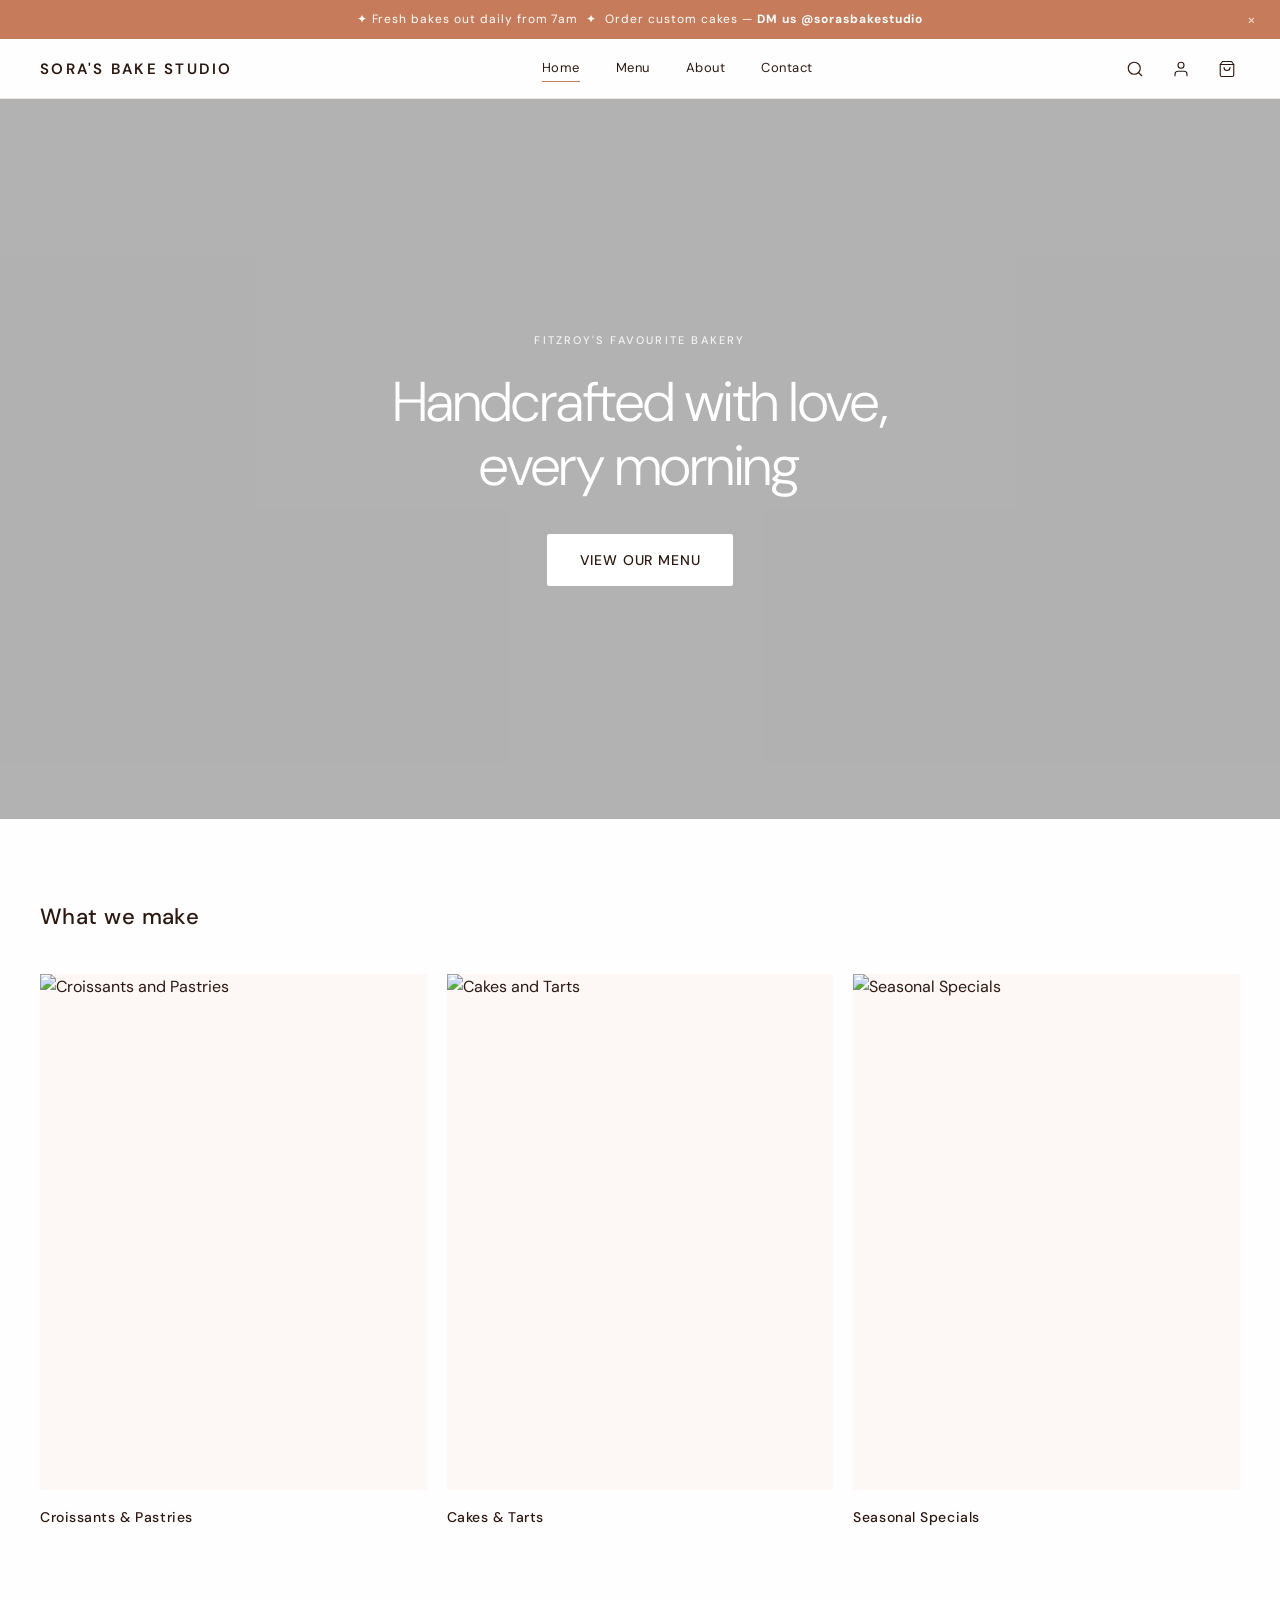
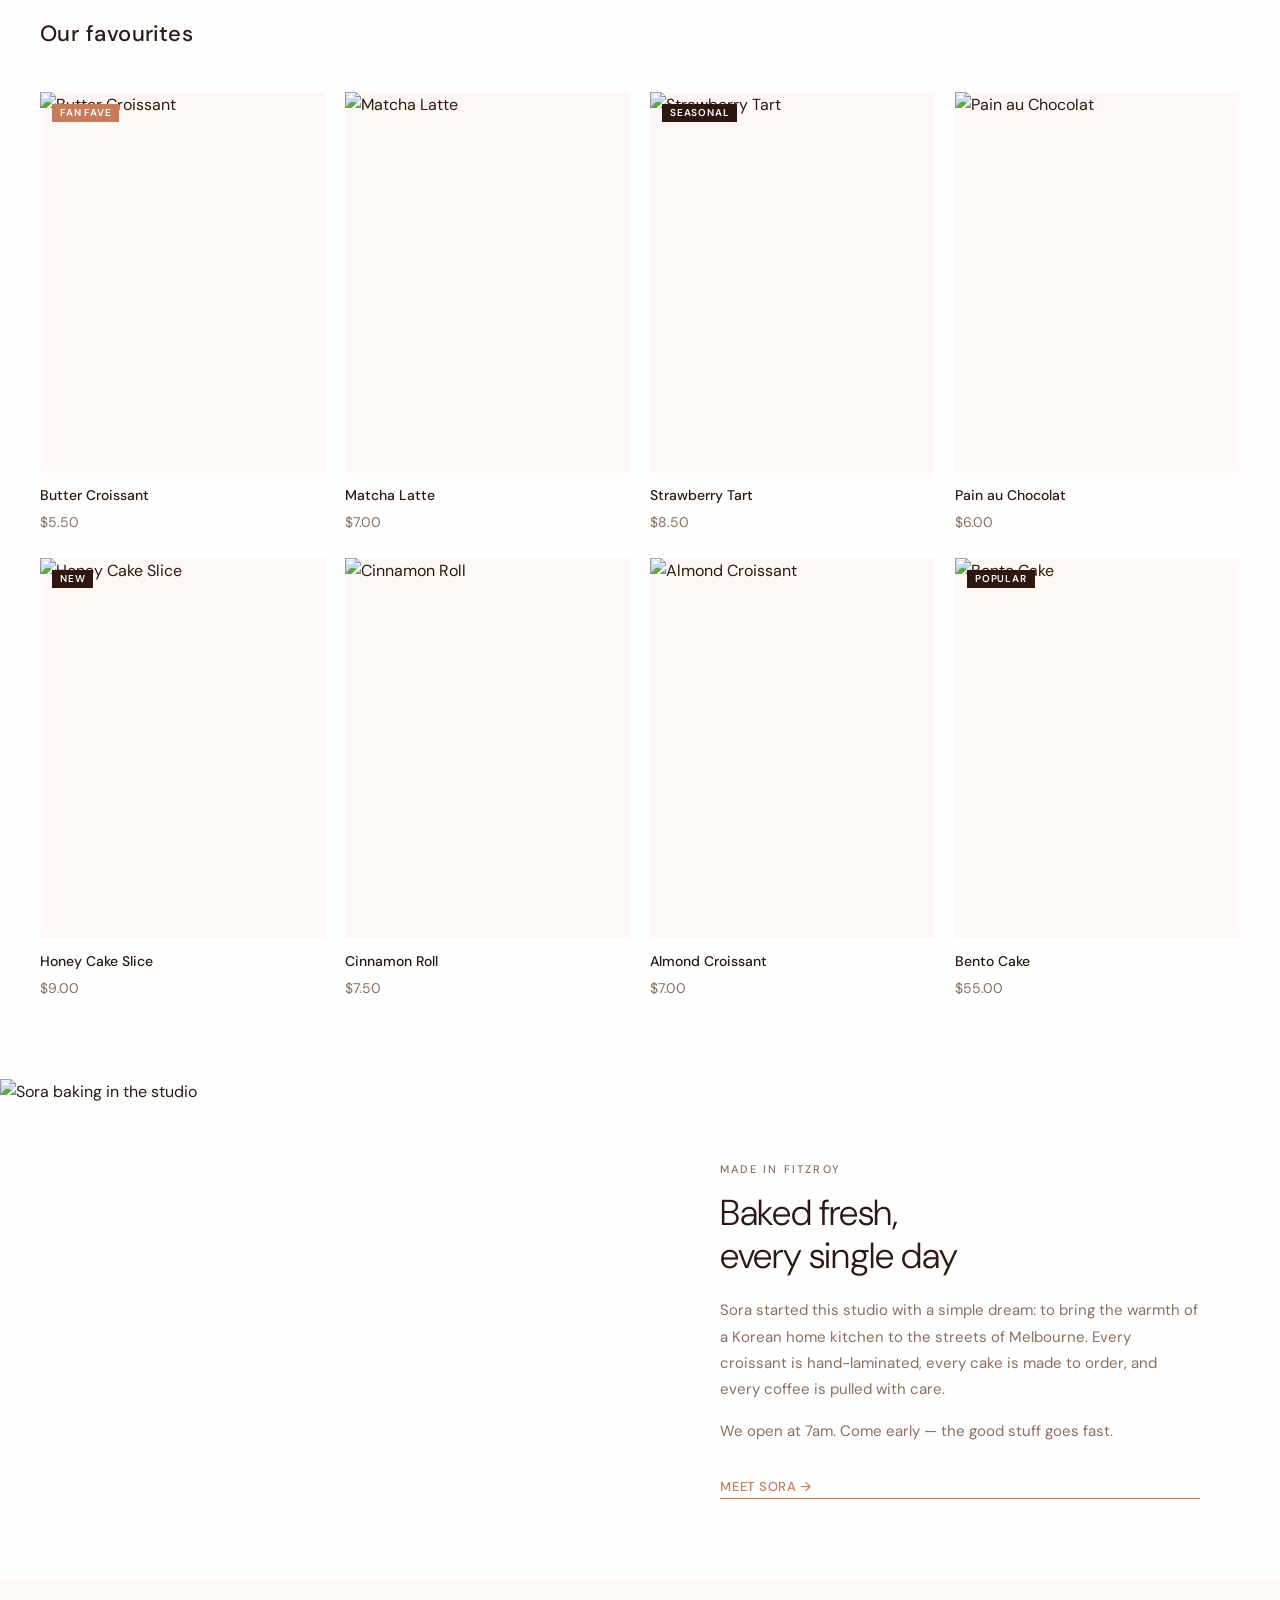
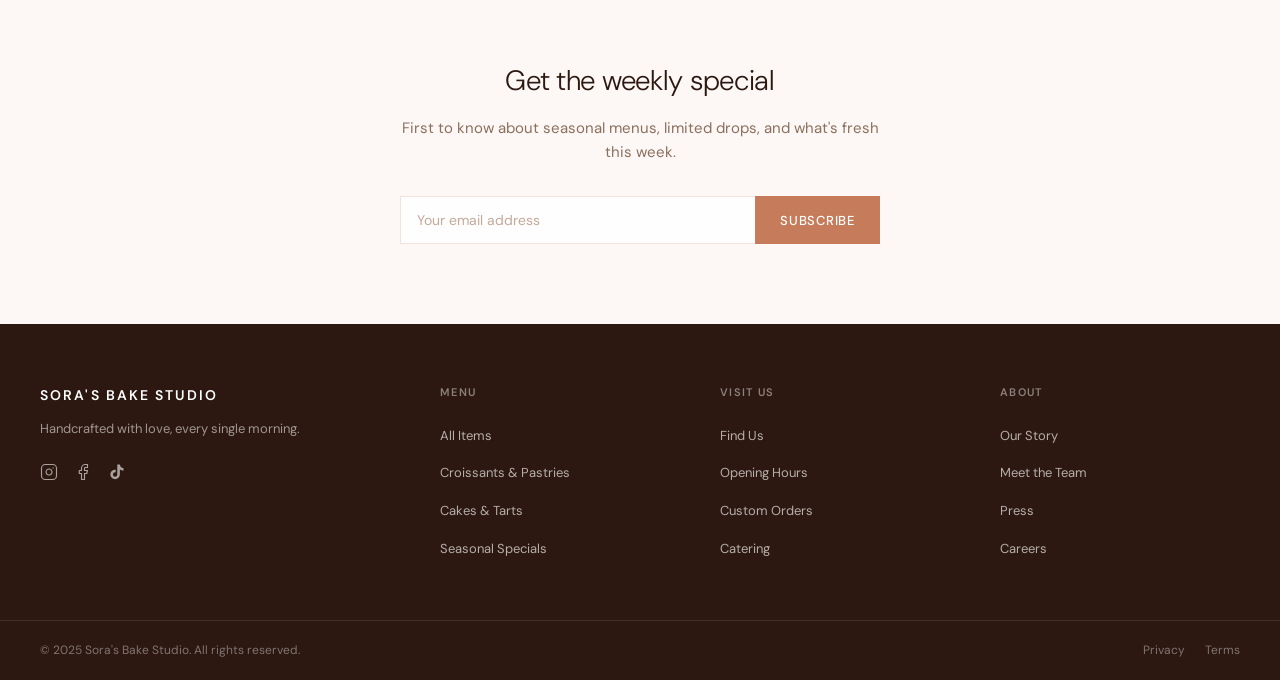
==== commit 836410c3: "Rebrand to Dawn-template structure" ====
--- a/index.html
+++ b/index.html
@@ -1,862 +1,524 @@
 <!DOCTYPE html>
 <html lang="en">
 <head>
+  <!-- ===== HEAD / META ===== -->
+  <!-- EDIT THIS: Update the description for SEO -->
   <meta charset="UTF-8" />
   <meta name="viewport" content="width=device-width, initial-scale=1.0" />
-  <!-- EDIT THIS: Browser tab title -->
-  <title>Sora's Bake Studio — Korean Bakery, Melbourne</title>
+  <meta name="description" content="Sora's Bake Studio — Handcrafted pastries, cakes and coffee in Fitzroy, Melbourne. Open daily from 7am." />
+  <!-- EDIT THIS: Page tab title -->
+  <title>Sora's Bake Studio — 소라 베이크 스튜디오</title>
+
+  <!-- Google Fonts: DM Sans — loaded from the internet -->
   <link rel="preconnect" href="https://fonts.googleapis.com" />
   <link rel="preconnect" href="https://fonts.gstatic.com" crossorigin />
-  <!-- Assistant: clean geometric sans-serif, closest to Dawn's default feel -->
-  <link href="https://fonts.googleapis.com/css2?family=Assistant:wght@300;400;500;600;700&display=swap" rel="stylesheet" />
-  <style>
-    /* ============================================================
-       DESIGN TOKENS — change these to rebrand the whole site
-       ============================================================ */
-    :root {
-      /* EDIT: Colours */
-      --bg:          #ffffff;           /* Page background */
-      --bg-alt:      #fdf9f7;           /* Alternate section background (very light warm blush) */
-      --text:        #1a1410;           /* Main text */
-      --text-mid:    #6b5c53;           /* Secondary text */
-      --text-muted:  #a89890;           /* Captions, labels */
-      --accent:      #e8b4a0;           /* EDIT: Brand accent colour — soft blush pink */
-      --accent-dark: #c4917a;           /* Darker version for hover states */
-      --border:      #e8e3de;           /* Borders and dividers */
-      --announcement-bg: #3d2b1f;       /* Announcement bar background */
-      --announcement-text: rgba(255,255,255,0.85);
-
-      /* EDIT: Typography */
-      --font: 'Assistant', -apple-system, BlinkMacSystemFont, sans-serif;
-
-      /* EDIT: Spacing — how much padding sections get */
-      --section-pad: 5rem 4rem;
-      --section-pad-sm: 4rem 1.5rem;
-    }
-
-    /* ============================================================
-       BASE RESET
-       ============================================================ */
-    *, *::before, *::after { margin: 0; padding: 0; box-sizing: border-box; }
-    html { scroll-behavior: smooth; -webkit-text-size-adjust: 100%; }
-
-    body {
-      font-family: var(--font);
-      font-size: 16px;
-      line-height: 1.5;
-      color: var(--text);
-      background: var(--bg);
-    }
-
-    img { max-width: 100%; display: block; }
-    a { color: inherit; }
-    button { font-family: var(--font); cursor: pointer; }
-
-    /* ============================================================
-       ANNOUNCEMENT BAR
-       ============================================================ */
-    .announcement-bar {
-      background: var(--announcement-bg);
-      color: var(--announcement-text);
-      text-align: center;
-      font-size: 0.8125rem;           /* 13px */
-      letter-spacing: 0.06em;
-      padding: 0.625rem 1rem;
-    }
-    /* EDIT THIS: Announcement link colour */
-    .announcement-bar a { color: var(--accent); text-decoration: underline; text-underline-offset: 2px; }
-
-    /* ============================================================
-       HEADER / NAV — Dawn-style: logo left, links right
-       ============================================================ */
-    header {
-      position: sticky;
-      top: 0;
-      z-index: 200;
-      background: var(--bg);
-      border-bottom: 1px solid var(--border);
-    }
-
-    .header-inner {
-      max-width: 1400px;
-      margin: 0 auto;
-      padding: 0 4rem;
-      height: 68px;
-      display: flex;
-      align-items: center;
-      justify-content: space-between;
-      gap: 2rem;
-    }
-
-    /* EDIT THIS: Bakery name in header */
-    .header-logo {
-      text-decoration: none;
-      font-size: 1.3rem;
-      font-weight: 700;
-      color: var(--text);
-      letter-spacing: -0.02em;
-      flex-shrink: 0;
-    }
-
-    /* Desktop nav links */
-    .header-nav {
-      display: flex;
-      gap: 0;
-      list-style: none;
-    }
-
-    .header-nav a {
-      display: block;
-      padding: 0.5rem 1.1rem;
-      text-decoration: none;
-      font-size: 0.875rem;            /* 14px */
-      font-weight: 500;
-      color: var(--text);
-      letter-spacing: 0.01em;
-      transition: color 0.15s;
-      border-bottom: 2px solid transparent;
-      margin-bottom: -1px;             /* Aligns underline with header border */
-    }
-
-    .header-nav a:hover { color: var(--text-mid); }
-    .header-nav a.active { border-bottom-color: var(--text); }
-
-    /* Right side icons / actions */
-    .header-actions {
-      display: flex;
-      gap: 0.5rem;
-      align-items: center;
-      flex-shrink: 0;
-    }
-
-    .header-icon-btn {
-      display: flex;
-      align-items: center;
-      justify-content: center;
-      width: 40px; height: 40px;
-      background: none;
-      border: none;
-      color: var(--text);
-      text-decoration: none;
-      transition: color 0.15s;
-    }
-    .header-icon-btn:hover { color: var(--text-mid); }
-    .header-icon-btn svg { width: 20px; height: 20px; fill: none; stroke: currentColor; stroke-width: 1.5; }
-
-    /* ============================================================
-       HERO — full-width image, text over a gradient overlay
-       ============================================================ */
-    .hero {
-      position: relative;
-      height: min(680px, 80vh);
-      overflow: hidden;
-    }
-
-    /* EDIT THIS: Hero background photo URL */
-    .hero-img {
-      position: absolute;
-      inset: 0;
-      background-image: url('https://images.unsplash.com/photo-1504674900247-0877df9cc836?w=1800&q=85&fit=crop');
-      background-size: cover;
-      background-position: center;
-    }
-
-    /* Subtle gradient so white text reads */
-    .hero-img::after {
-      content: '';
-      position: absolute;
-      inset: 0;
-      background: linear-gradient(to right,
-        rgba(253,249,247,0.88) 0%,
-        rgba(253,249,247,0.55) 50%,
-        rgba(253,249,247,0.05) 100%);
-    }
-
-    .hero-content {
-      position: relative;
-      z-index: 1;
-      max-width: 1400px;
-      margin: 0 auto;
-      padding: 0 4rem;
-      height: 100%;
-      display: flex;
-      flex-direction: column;
-      justify-content: center;
-      gap: 1.5rem;
-    }
-
-    /* EDIT THIS: Small tagline above headline */
-    .hero-eyebrow {
-      font-size: 0.8125rem;
-      font-weight: 600;
-      letter-spacing: 0.15em;
-      text-transform: uppercase;
-      color: var(--accent-dark);
-    }
-
-    /* EDIT THIS: Main headline */
-    .hero-title {
-      font-size: clamp(2.25rem, 4.5vw, 3.75rem);
-      font-weight: 700;
-      color: var(--text);
-      line-height: 1.1;
-      letter-spacing: -0.02em;
-      max-width: 600px;
-    }
-
-    /* EDIT THIS: Subtitle paragraph */
-    .hero-subtitle {
-      font-size: 1rem;
-      color: var(--text-mid);
-      max-width: 420px;
-      line-height: 1.65;
-    }
-
-    /* EDIT THIS: Button label and link */
-    .btn {
-      display: inline-block;
-      padding: 0.8rem 1.75rem;
-      font-size: 0.875rem;
-      font-weight: 600;
-      letter-spacing: 0.04em;
-      text-decoration: none;
-      transition: background 0.15s, color 0.15s, border-color 0.15s;
-      align-self: flex-start;
-    }
-
-    .btn-solid {
-      background: var(--text);
-      color: #fff;
-      border: 1.5px solid var(--text);
-    }
-    .btn-solid:hover { background: #3d2b1f; border-color: #3d2b1f; }
-
-    .btn-outline {
-      background: transparent;
-      color: var(--text);
-      border: 1.5px solid var(--text);
-    }
-    .btn-outline:hover { background: var(--text); color: #fff; }
-
-    .btn-accent {
-      background: var(--accent);
-      color: #fff;
-      border: 1.5px solid var(--accent);
-    }
-    .btn-accent:hover { background: var(--accent-dark); border-color: var(--accent-dark); }
-
-    /* ============================================================
-       SECTION TYPOGRAPHY HELPERS
-       ============================================================ */
-    .section-eyebrow {
-      font-size: 0.75rem;
-      font-weight: 600;
-      letter-spacing: 0.18em;
-      text-transform: uppercase;
-      color: var(--text-muted);
-      margin-bottom: 0.5rem;
-    }
-
-    .section-title {
-      font-size: clamp(1.5rem, 2.5vw, 2rem);
-      font-weight: 700;
-      letter-spacing: -0.02em;
-      color: var(--text);
-      margin-bottom: 0.5rem;
-    }
-
-    .section-subtitle {
-      font-size: 0.9375rem;
-      color: var(--text-mid);
-      max-width: 480px;
-    }
-
-    /* ============================================================
-       FEATURED PRODUCTS SECTION
-       ============================================================ */
-    .featured {
-      padding: var(--section-pad);
-      max-width: 1400px;
-      margin: 0 auto;
-    }
-
-    .featured-header {
-      display: flex;
-      align-items: flex-end;
-      justify-content: space-between;
-      margin-bottom: 2rem;
-      gap: 1rem;
-    }
-
-    .view-all {
-      font-size: 0.875rem;
-      font-weight: 600;
-      color: var(--text);
-      text-decoration: none;
-      letter-spacing: 0.02em;
-      white-space: nowrap;
-      border-bottom: 1px solid var(--text);
-      padding-bottom: 1px;
-      transition: color 0.15s, border-color 0.15s;
-    }
-    .view-all:hover { color: var(--text-mid); border-color: var(--text-mid); }
-
-    /* 4-column product grid */
-    .product-grid {
-      display: grid;
-      grid-template-columns: repeat(4, 1fr);
-      gap: 1.5rem;
-    }
-
-    /* Dawn-style product card */
-    .product-card {
-      text-decoration: none;
-      color: var(--text);
-      display: block;
-    }
-
-    .product-card-media {
-      aspect-ratio: 1;
-      overflow: hidden;
-      background: var(--bg-alt);
-      margin-bottom: 1rem;
-      position: relative;
-    }
-
-    .product-card-media img {
-      width: 100%; height: 100%;
-      object-fit: cover;
-      transition: transform 0.4s ease;
-    }
-
-    .product-card:hover .product-card-media img {
-      transform: scale(1.04);
-    }
-
-    /* Badge pill on photo */
-    .product-badge {
-      position: absolute;
-      top: 0.75rem;
-      left: 0.75rem;
-      background: var(--accent);
-      color: #fff;
-      font-size: 0.7rem;
-      font-weight: 700;
-      letter-spacing: 0.08em;
-      text-transform: uppercase;
-      padding: 0.2rem 0.6rem;
-    }
-
-    /* EDIT THIS: Product name and price */
-    .product-card-info { display: flex; flex-direction: column; gap: 0.2rem; }
-    .product-card-name { font-size: 0.9375rem; font-weight: 600; color: var(--text); }
-    .product-card-price { font-size: 0.875rem; color: var(--text-mid); }
-
-    /* ============================================================
-       DIVIDER LINE
-       ============================================================ */
-    .divider {
-      border: none;
-      border-top: 1px solid var(--border);
-      margin: 0;
-    }
-
-    /* ============================================================
-       IMAGE + TEXT SECTION (Dawn's "Image with text" block)
-       ============================================================ */
-    .image-text {
-      display: grid;
-      grid-template-columns: 1fr 1fr;
-      min-height: 480px;
-    }
-
-    .image-text-media {
-      overflow: hidden;
-    }
-
-    .image-text-media img {
-      width: 100%;
-      height: 100%;
-      object-fit: cover;
-      display: block;
-      transition: transform 0.5s ease;
-    }
-
-    .image-text-media:hover img { transform: scale(1.03); }
-
-    .image-text-body {
-      padding: 4rem 5rem;
-      display: flex;
-      flex-direction: column;
-      justify-content: center;
-      gap: 1.25rem;
-      background: var(--bg-alt);
-    }
-
-    /* Flip order on alternating sections */
-    .image-text.reverse .image-text-media { order: 2; }
-    .image-text.reverse .image-text-body   { order: 1; background: var(--bg); }
-
-    /* ============================================================
-       REVIEWS — Dawn-style: star count, then card grid
-       ============================================================ */
-    .reviews {
-      padding: var(--section-pad);
-      max-width: 1400px;
-      margin: 0 auto;
-    }
-
-    .reviews-header { text-align: center; margin-bottom: 2.5rem; }
-
-    .star-rating {
-      display: flex;
-      align-items: center;
-      justify-content: center;
-      gap: 0.25rem;
-      margin-bottom: 0.4rem;
-    }
-
-    .star-rating svg { width: 18px; height: 18px; fill: var(--accent); }
-
-    .reviews-count {
-      font-size: 0.8125rem;
-      color: var(--text-muted);
-      letter-spacing: 0.05em;
-    }
-
-    .reviews-grid {
-      display: grid;
-      grid-template-columns: repeat(3, 1fr);
-      gap: 1.5rem;
-    }
-
-    /* EDIT THIS: Review card content */
-    .review-card {
-      padding: 2rem;
-      background: var(--bg-alt);
-      border: 1px solid var(--border);
-    }
-
-    .review-stars { display: flex; gap: 0.15rem; margin-bottom: 1rem; }
-    .review-stars svg { width: 14px; height: 14px; fill: var(--accent); }
-    .review-text { font-size: 0.9375rem; color: var(--text-mid); line-height: 1.7; margin-bottom: 1rem; }
-    .review-author { font-size: 0.8125rem; font-weight: 600; color: var(--text); letter-spacing: 0.04em; text-transform: uppercase; }
-
-    /* ============================================================
-       NEWSLETTER STRIP
-       ============================================================ */
-    .newsletter {
-      background: var(--bg-alt);
-      border-top: 1px solid var(--border);
-      border-bottom: 1px solid var(--border);
-      padding: 3.5rem 4rem;
-      text-align: center;
-    }
-
-    .newsletter h2 {
-      font-size: 1.375rem;
-      font-weight: 700;
-      letter-spacing: -0.02em;
-      margin-bottom: 0.4rem;
-    }
-
-    .newsletter p {
-      font-size: 0.9375rem;
-      color: var(--text-mid);
-      margin-bottom: 1.5rem;
-    }
-
-    .newsletter-form {
-      display: flex;
-      gap: 0;
-      max-width: 420px;
-      margin: 0 auto;
-    }
-
-    /* EDIT THIS: Newsletter email input */
-    .newsletter-form input {
-      flex: 1;
-      padding: 0.75rem 1rem;
-      font-size: 0.875rem;
-      font-family: var(--font);
-      border: 1.5px solid var(--text);
-      border-right: none;
-      outline: none;
-      background: var(--bg);
-      color: var(--text);
-    }
-
-    .newsletter-form input::placeholder { color: var(--text-muted); }
-
-    .newsletter-form button {
-      padding: 0.75rem 1.5rem;
-      font-size: 0.875rem;
-      font-weight: 600;
-      letter-spacing: 0.04em;
-      background: var(--text);
-      color: #fff;
-      border: 1.5px solid var(--text);
-      transition: background 0.15s;
-    }
-    .newsletter-form button:hover { background: #3d2b1f; border-color: #3d2b1f; }
-
-    /* ============================================================
-       FOOTER
-       ============================================================ */
-    footer {
-      padding: 3.5rem 4rem 2rem;
-      max-width: 1400px;
-      margin: 0 auto;
-    }
-
-    .footer-top {
-      display: grid;
-      grid-template-columns: 1.5fr 1fr 1fr 1fr;
-      gap: 3rem;
-      padding-bottom: 3rem;
-      border-bottom: 1px solid var(--border);
-      margin-bottom: 1.5rem;
-    }
-
-    /* EDIT THIS: Footer bakery name and tagline */
-    .footer-brand-name { font-size: 1.1rem; font-weight: 700; letter-spacing: -0.02em; margin-bottom: 0.4rem; }
-    .footer-brand-sub  { font-size: 0.8rem; color: var(--text-muted); margin-bottom: 1rem; }
-    .footer-brand-desc { font-size: 0.875rem; color: var(--text-mid); line-height: 1.65; max-width: 260px; }
-
-    .footer-col h4 {
-      font-size: 0.75rem;
-      font-weight: 700;
-      letter-spacing: 0.12em;
-      text-transform: uppercase;
-      color: var(--text);
-      margin-bottom: 1rem;
-    }
-
-    .footer-col ul { list-style: none; display: flex; flex-direction: column; gap: 0.5rem; }
-    .footer-col a { font-size: 0.875rem; color: var(--text-mid); text-decoration: none; transition: color 0.15s; }
-    .footer-col a:hover { color: var(--text); }
-
-    /* EDIT THIS: Copyright year */
-    .footer-bottom {
-      display: flex;
-      align-items: center;
-      justify-content: space-between;
-      font-size: 0.8125rem;
-      color: var(--text-muted);
-      flex-wrap: wrap;
-      gap: 0.5rem;
-    }
-
-    /* ============================================================
-       MOBILE / RESPONSIVE
-       ============================================================ */
-    @media (max-width: 1100px) {
-      :root { --section-pad: 4rem 2.5rem; }
-      .header-inner { padding: 0 2.5rem; }
-      .hero-content { padding: 0 2.5rem; }
-      .image-text-body { padding: 3rem; }
-      .footer-top { grid-template-columns: 1fr 1fr; gap: 2rem; }
-      footer { padding: 3rem 2.5rem 2rem; }
-    }
-
-    @media (max-width: 900px) {
-      .product-grid { grid-template-columns: repeat(2, 1fr); }
-      .image-text { grid-template-columns: 1fr; }
-      .image-text-media { min-height: 300px; order: 0 !important; }
-      .image-text-body { order: 1 !important; }
-      .reviews-grid { grid-template-columns: 1fr; }
-    }
-
-    @media (max-width: 680px) {
-      :root { --section-pad: var(--section-pad-sm); }
-      .header-inner { padding: 0 1.25rem; }
-      .hero-content { padding: 0 1.5rem; }
-      /* Hide nav links, keep logo + instagram icon on mobile */
-      .header-nav { display: none; }
-      .newsletter { padding: 3rem 1.5rem; }
-      .newsletter-form { flex-direction: column; }
-      .newsletter-form input { border-right: 1.5px solid var(--text); }
-      footer { padding: 2.5rem 1.5rem 1.5rem; }
-      .footer-top { grid-template-columns: 1fr; gap: 2rem; }
-      .footer-bottom { flex-direction: column; text-align: center; }
-    }
-  </style>
+  <link href="https://fonts.googleapis.com/css2?family=DM+Sans:wght@300;400;500;600&display=swap" rel="stylesheet" />
+
+  <!-- Shared stylesheet — controls all colours, fonts, and layout -->
+  <link rel="stylesheet" href="style.css" />
 </head>
 <body>
 
   <!-- ===== ANNOUNCEMENT BAR ===== -->
-  <!-- EDIT THIS: Announcement text and link -->
-  <div class="announcement-bar">
-    Free delivery on orders over $80 &nbsp;&nbsp;·&nbsp;&nbsp;
-    <a href="cakes.html">Shop now</a>
+  <!-- This slim strip sits at the very top of the page -->
+  <!-- The × button lets visitors dismiss it for their session -->
+  <div class="announcement-bar" id="announcementBar">
+    <!-- EDIT THIS: Change this promotional message -->
+    ✦ Fresh bakes out daily from 7am &nbsp;✦&nbsp; Order custom cakes — <strong>DM us @sorasbakestudio</strong>
+    <!-- Dismiss button -->
+    <button class="announcement-bar__close" onclick="dismissAnnouncement()" aria-label="Dismiss announcement">×</button>
   </div>
 
-  <!-- ===== HEADER ===== -->
-  <header>
-    <div class="header-inner">
-
-      <!-- EDIT THIS: Bakery name -->
-      <a class="header-logo" href="index.html">Sora's Bake Studio</a>
-
-      <!-- Nav links — active class on the current page -->
-      <nav>
-        <ul class="header-nav">
-          <li><a href="index.html" class="active">Home</a></li>
-          <li><a href="cakes.html">Cakes</a></li>
-          <li><a href="about.html">About</a></li>
-        </ul>
+  <!-- ===== HEADER / NAVIGATION ===== -->
+  <!-- Sticky nav bar — stays at top as you scroll -->
+  <header class="header" id="siteHeader">
+    <div class="header__inner">
+
+      <!-- Left: Logo / Brand name -->
+      <!-- EDIT THIS: Change the brand name text if needed -->
+      <a href="index.html" class="header__logo">Sora's Bake Studio</a>
+
+      <!-- Centre: Desktop navigation links -->
+      <nav class="header__nav" aria-label="Main navigation">
+        <a href="index.html" class="active">Home</a>
+        <a href="menu.html">Menu</a>
+        <a href="about.html">About</a>
+        <a href="contact.html">Contact</a>
       </nav>
 
-      <!-- Right: social icon links -->
-      <!-- EDIT THIS: Your social media URLs -->
-      <div class="header-actions">
-        <a href="https://www.instagram.com/sorasbakestudio/" target="_blank" rel="noopener" class="header-icon-btn" aria-label="Instagram">
-          <svg viewBox="0 0 24 24"><rect x="2" y="2" width="20" height="20" rx="5"/><circle cx="12" cy="12" r="4"/><circle cx="17.5" cy="6.5" r="1" fill="currentColor" stroke="none"/></svg>
-        </a>
-        <a href="https://www.facebook.com/" target="_blank" rel="noopener" class="header-icon-btn" aria-label="Facebook">
-          <svg viewBox="0 0 24 24"><path d="M18 2h-3a5 5 0 0 0-5 5v3H7v4h3v8h4v-8h3l1-4h-4V7a1 1 0 0 1 1-1h3z"/></svg>
-        </a>
-      </div>
-
+      <!-- Right: Icons + mobile hamburger -->
+      <div style="display:flex;align-items:center;gap:8px;">
+
+        <!-- Icon buttons -->
+        <div class="header__icons">
+
+          <!-- Search icon -->
+          <button class="header__icon-btn header__icon-btn--search" aria-label="Search">
+            <svg width="18" height="18" viewBox="0 0 24 24" fill="none" stroke="currentColor" stroke-width="1.5" stroke-linecap="round" stroke-linejoin="round">
+              <circle cx="11" cy="11" r="8"/><line x1="21" y1="21" x2="16.65" y2="16.65"/>
+            </svg>
+          </button>
+
+          <!-- Account icon -->
+          <button class="header__icon-btn header__icon-btn--account" aria-label="Account">
+            <svg width="18" height="18" viewBox="0 0 24 24" fill="none" stroke="currentColor" stroke-width="1.5" stroke-linecap="round" stroke-linejoin="round">
+              <path d="M20 21v-2a4 4 0 0 0-4-4H8a4 4 0 0 0-4 4v2"/><circle cx="12" cy="7" r="4"/>
+            </svg>
+          </button>
+
+          <!-- Cart icon -->
+          <button class="header__icon-btn" aria-label="View order">
+            <svg width="18" height="18" viewBox="0 0 24 24" fill="none" stroke="currentColor" stroke-width="1.5" stroke-linecap="round" stroke-linejoin="round">
+              <path d="M6 2L3 6v14a2 2 0 0 0 2 2h14a2 2 0 0 0 2-2V6l-3-4z"/><line x1="3" y1="6" x2="21" y2="6"/><path d="M16 10a4 4 0 0 1-8 0"/>
+            </svg>
+          </button>
+
+        </div>
+
+        <!-- Mobile hamburger button (only visible on small screens) -->
+        <button class="header__hamburger" id="hamburgerBtn" aria-label="Open menu" onclick="toggleDrawer()">
+          <span></span>
+          <span></span>
+          <span></span>
+        </button>
+
+      </div>
     </div>
   </header>
 
-  <!-- ===== HERO ===== -->
-  <!-- EDIT: background photo in CSS above — search "Hero background photo URL" -->
-  <section class="hero">
-    <div class="hero-img"></div>
-    <div class="hero-content">
-      <!-- EDIT THIS: Eyebrow, headline, subtitle, button -->
-      <p class="hero-eyebrow">Handmade in Melbourne</p>
-      <h1 class="hero-title">Korean cakes,<br>baked with love.</h1>
-      <p class="hero-subtitle">Small-batch, fresh every morning. Korean-inspired flavours made from family recipes.</p>
-      <a href="cakes.html" class="btn btn-solid">Shop all cakes</a>
+  <!-- ===== MOBILE SIDE DRAWER ===== -->
+  <!-- Hidden off-screen — slides in when hamburger is tapped -->
+  <div class="mobile-drawer" id="mobileDrawer">
+    <nav class="mobile-drawer__nav">
+      <a href="index.html">Home</a>
+      <a href="menu.html">Menu</a>
+      <a href="about.html">About</a>
+      <a href="contact.html">Contact</a>
+    </nav>
+  </div>
+  <!-- Dark overlay behind the drawer -->
+  <div class="drawer-overlay" id="drawerOverlay" onclick="toggleDrawer()"></div>
+
+
+  <!-- ===== MAIN CONTENT ===== -->
+  <main>
+
+    <!-- ===== HERO SECTION ===== -->
+    <!-- Full-height banner with a bakery background image and centred text -->
+    <section class="hero">
+      <!-- Background image — swap the URL to change the photo -->
+      <!-- EDIT THIS: Replace the URL in style.css under .hero__bg to change the hero photo -->
+      <div class="hero__bg"></div>
+      <!-- Semi-dark overlay so text stays readable -->
+      <div class="hero__overlay"></div>
+      <!-- Centred hero text -->
+      <div class="hero__content">
+        <!-- Small eyebrow label above headline -->
+        <!-- EDIT THIS: Change this label text -->
+        <span class="hero__eyebrow">Fitzroy's favourite bakery</span>
+        <!-- Main headline -->
+        <!-- EDIT THIS: Change this headline text -->
+        <h1 class="hero__headline">Handcrafted with love,<br>every morning</h1>
+        <!-- Call-to-action button -->
+        <a href="menu.html" class="btn btn--white btn--lg">View Our Menu</a>
+      </div>
+    </section>
+
+
+    <!-- ===== WHAT WE MAKE (Featured Categories) ===== -->
+    <!-- 3 category cards side by side -->
+    <section class="section">
+      <div class="wrapper">
+        <!-- EDIT THIS: Change this section heading -->
+        <h2 class="section-title">What we make</h2>
+        <div class="collections-grid">
+
+          <!-- EDIT THIS: Change image URLs, category names, and links for each card -->
+
+          <!-- Category Card 1: Croissants & Pastries -->
+          <a href="menu.html" class="collection-card">
+            <div class="collection-card__image-wrap">
+              <img src="https://images.unsplash.com/photo-1555507036-ab1f4038808a?w=800&q=80" alt="Croissants and Pastries" loading="lazy" />
+            </div>
+            <p class="collection-card__label">Croissants &amp; Pastries</p>
+          </a>
+
+          <!-- Category Card 2: Cakes & Tarts -->
+          <a href="menu.html" class="collection-card">
+            <div class="collection-card__image-wrap">
+              <img src="https://images.unsplash.com/photo-1565958011703-44f9829ba187?w=800&q=80" alt="Cakes and Tarts" loading="lazy" />
+            </div>
+            <p class="collection-card__label">Cakes &amp; Tarts</p>
+          </a>
+
+          <!-- Category Card 3: Seasonal Specials -->
+          <a href="menu.html" class="collection-card">
+            <div class="collection-card__image-wrap">
+              <img src="https://images.unsplash.com/photo-1499636136210-6f4ee915583e?w=800&q=80" alt="Seasonal Specials" loading="lazy" />
+            </div>
+            <p class="collection-card__label">Seasonal Specials</p>
+          </a>
+
+        </div>
+      </div>
+    </section>
+
+
+    <!-- ===== OUR FAVOURITES (Best Sellers) ===== -->
+    <!-- 4-column product grid — 8 favourite baked goods -->
+    <section class="section" style="padding-top: 0;">
+      <div class="wrapper">
+        <!-- EDIT THIS: Change this section heading -->
+        <h2 class="section-title">Our favourites</h2>
+        <div class="product-grid">
+
+          <!-- ——————————————————————————————————————————————
+               HOW TO EDIT PRODUCT CARDS:
+               1. Change the img src= URLs to your own food photos
+               2. Change the product name and price text
+               3. Remove the badge span if the item isn't special
+               4. The "Add to order" button slides up on hover — no JS needed
+          —————————————————————————————————————————————— -->
+
+          <!-- Product 1: Butter Croissant — Fan Fave badge (terracotta colour) -->
+          <div class="product-card">
+            <div class="product-card__image-wrap">
+              <img class="product-card__img"
+                   src="https://images.unsplash.com/photo-1555507036-ab1f4038808a?w=600&q=80"
+                   alt="Butter Croissant" loading="lazy" />
+              <!-- Hover image — shows on mouse-over -->
+              <img class="product-card__img--hover"
+                   src="https://images.unsplash.com/photo-1519915028121-7d3463d20b13?w=600&q=80"
+                   alt="Butter Croissant — close up" loading="lazy" />
+              <!-- Fan Fave badge uses terracotta (--accent) colour — see .product-card__badge--fave in style.css -->
+              <span class="product-card__badge product-card__badge--fave">Fan Fave</span>
+              <!-- EDIT THIS: Change the button text here if needed -->
+              <button class="product-card__quick-add">Add to order</button>
+            </div>
+            <!-- EDIT THIS: Change product name and price -->
+            <p class="product-card__name">Butter Croissant</p>
+            <div class="product-card__price">$5.50</div>
+          </div>
+
+          <!-- Product 2: Matcha Latte -->
+          <div class="product-card">
+            <div class="product-card__image-wrap">
+              <img class="product-card__img"
+                   src="https://images.unsplash.com/photo-1515823064-d6e0c04616a7?w=600&q=80"
+                   alt="Matcha Latte" loading="lazy" />
+              <img class="product-card__img--hover"
+                   src="https://images.unsplash.com/photo-1556679343-c7306c1976bc?w=600&q=80"
+                   alt="Matcha Latte — latte art" loading="lazy" />
+              <button class="product-card__quick-add">Add to order</button>
+            </div>
+            <p class="product-card__name">Matcha Latte</p>
+            <div class="product-card__price">$7.00</div>
+          </div>
+
+          <!-- Product 3: Strawberry Tart — Seasonal badge -->
+          <div class="product-card">
+            <div class="product-card__image-wrap">
+              <img class="product-card__img"
+                   src="https://images.unsplash.com/photo-1565958011703-44f9829ba187?w=600&q=80"
+                   alt="Strawberry Tart" loading="lazy" />
+              <img class="product-card__img--hover"
+                   src="https://images.unsplash.com/photo-1488477181946-6428a0291777?w=600&q=80"
+                   alt="Strawberry Tart — detail" loading="lazy" />
+              <span class="product-card__badge">Seasonal</span>
+              <button class="product-card__quick-add">Add to order</button>
+            </div>
+            <p class="product-card__name">Strawberry Tart</p>
+            <div class="product-card__price">$8.50</div>
+          </div>
+
+          <!-- Product 4: Pain au Chocolat -->
+          <div class="product-card">
+            <div class="product-card__image-wrap">
+              <img class="product-card__img"
+                   src="https://images.unsplash.com/photo-1623334044303-241021148842?w=600&q=80"
+                   alt="Pain au Chocolat" loading="lazy" />
+              <img class="product-card__img--hover"
+                   src="https://images.unsplash.com/photo-1555507036-ab1f4038808a?w=600&q=80"
+                   alt="Pain au Chocolat — fresh from oven" loading="lazy" />
+              <button class="product-card__quick-add">Add to order</button>
+            </div>
+            <p class="product-card__name">Pain au Chocolat</p>
+            <div class="product-card__price">$6.00</div>
+          </div>
+
+          <!-- Product 5: Honey Cake Slice — New badge -->
+          <div class="product-card">
+            <div class="product-card__image-wrap">
+              <img class="product-card__img"
+                   src="https://images.unsplash.com/photo-1563729784474-d77dbb933a9e?w=600&q=80"
+                   alt="Honey Cake Slice" loading="lazy" />
+              <img class="product-card__img--hover"
+                   src="https://images.unsplash.com/photo-1571115177098-24ec42ed204d?w=600&q=80"
+                   alt="Honey Cake Slice — side view" loading="lazy" />
+              <span class="product-card__badge">New</span>
+              <button class="product-card__quick-add">Add to order</button>
+            </div>
+            <p class="product-card__name">Honey Cake Slice</p>
+            <div class="product-card__price">$9.00</div>
+          </div>
+
+          <!-- Product 6: Cinnamon Roll -->
+          <div class="product-card">
+            <div class="product-card__image-wrap">
+              <img class="product-card__img"
+                   src="https://images.unsplash.com/photo-1509365465985-25d11c17e812?w=600&q=80"
+                   alt="Cinnamon Roll" loading="lazy" />
+              <img class="product-card__img--hover"
+                   src="https://images.unsplash.com/photo-1602351447937-745cb720612f?w=600&q=80"
+                   alt="Cinnamon Roll — glazed" loading="lazy" />
+              <button class="product-card__quick-add">Add to order</button>
+            </div>
+            <p class="product-card__name">Cinnamon Roll</p>
+            <div class="product-card__price">$7.50</div>
+          </div>
+
+          <!-- Product 7: Almond Croissant -->
+          <div class="product-card">
+            <div class="product-card__image-wrap">
+              <img class="product-card__img"
+                   src="https://images.unsplash.com/photo-1603532648955-039310d9ed75?w=600&q=80"
+                   alt="Almond Croissant" loading="lazy" />
+              <img class="product-card__img--hover"
+                   src="https://images.unsplash.com/photo-1555507036-ab1f4038808a?w=600&q=80"
+                   alt="Almond Croissant — inside view" loading="lazy" />
+              <button class="product-card__quick-add">Add to order</button>
+            </div>
+            <p class="product-card__name">Almond Croissant</p>
+            <div class="product-card__price">$7.00</div>
+          </div>
+
+          <!-- Product 8: Bento Cake — Popular badge -->
+          <div class="product-card">
+            <div class="product-card__image-wrap">
+              <img class="product-card__img"
+                   src="https://images.unsplash.com/photo-1578985545062-69928b1d9587?w=600&q=80"
+                   alt="Bento Cake" loading="lazy" />
+              <img class="product-card__img--hover"
+                   src="https://images.unsplash.com/photo-1486427944299-d1955d23e34d?w=600&q=80"
+                   alt="Bento Cake — decorated" loading="lazy" />
+              <span class="product-card__badge">Popular</span>
+              <button class="product-card__quick-add">Add to order</button>
+            </div>
+            <p class="product-card__name">Bento Cake</p>
+            <div class="product-card__price">$55.00</div>
+          </div>
+
+        </div><!-- /product-grid -->
+      </div>
+    </section>
+
+
+    <!-- ===== OUR STORY STRIP ===== -->
+    <!-- 50/50 split: image left, story text right -->
+    <section class="story-strip">
+
+      <!-- Left: Large bakery lifestyle image -->
+      <!-- EDIT THIS: Change the image URL to a different bakery/baker photo -->
+      <div class="story-strip__image">
+        <img src="https://images.unsplash.com/photo-1556909114-f6e7ad7d3136?w=1000&q=80" alt="Sora baking in the studio" loading="lazy" />
+      </div>
+
+      <!-- Right: Story text -->
+      <div class="story-strip__content">
+        <!-- EDIT THIS: Change the eyebrow, headline, body text, and link -->
+        <span class="eyebrow">Made in Fitzroy</span>
+        <h2 class="story-strip__headline">Baked fresh,<br>every single day</h2>
+        <p class="story-strip__body">
+          Sora started this studio with a simple dream: to bring the warmth of a Korean home kitchen
+          to the streets of Melbourne. Every croissant is hand-laminated, every cake is made to order,
+          and every coffee is pulled with care.
+        </p>
+        <p class="story-strip__body">
+          We open at 7am. Come early — the good stuff goes fast.
+        </p>
+        <a href="about.html" class="text-link">Meet Sora →</a>
+      </div>
+
+    </section>
+
+
+    <!-- ===== NEWSLETTER SECTION ===== -->
+    <!-- Email sign-up — warm cream background, centred -->
+    <section class="newsletter">
+      <!-- EDIT THIS: Change the headline and subtext -->
+      <h2 class="newsletter__headline">Get the weekly special</h2>
+      <p class="newsletter__subtext">First to know about seasonal menus, limited drops, and what's fresh this week.</p>
+
+      <!-- Email form — wire up to Mailchimp, Klaviyo, etc. -->
+      <form class="newsletter__form" onsubmit="handleNewsletterSubmit(event)">
+        <input
+          class="newsletter__input"
+          type="email"
+          placeholder="Your email address"
+          aria-label="Email address"
+          required
+        />
+        <button type="submit" class="newsletter__btn">Subscribe</button>
+      </form>
+    </section>
+
+  </main><!-- /main -->
+
+
+  <!-- ===== FOOTER ===== -->
+  <!-- Espresso brown background, 4 columns: Brand | Menu | Visit Us | About -->
+  <footer class="footer">
+    <div class="footer__grid">
+
+      <!-- Column 1: Brand identity + social links -->
+      <div>
+        <!-- EDIT THIS: Change brand name and tagline text -->
+        <p class="footer__brand-name">Sora's Bake Studio</p>
+        <p class="footer__tagline">Handcrafted with love, every single morning.</p>
+        <!-- Social icons: Instagram, Facebook, TikTok -->
+        <div class="footer__socials">
+
+          <!-- EDIT THIS: Replace # with your actual social media URLs -->
+
+          <!-- Instagram -->
+          <a href="https://instagram.com/sorasbakestudio" class="footer__social-link" aria-label="Instagram @sorasbakestudio">
+            <svg width="18" height="18" viewBox="0 0 24 24" fill="none" stroke="currentColor" stroke-width="1.5" stroke-linecap="round" stroke-linejoin="round">
+              <rect x="2" y="2" width="20" height="20" rx="5" ry="5"/><path d="M16 11.37A4 4 0 1 1 12.63 8 4 4 0 0 1 16 11.37z"/><line x1="17.5" y1="6.5" x2="17.51" y2="6.5"/>
+            </svg>
+          </a>
+
+          <!-- Facebook -->
+          <a href="#" class="footer__social-link" aria-label="Facebook">
+            <svg width="18" height="18" viewBox="0 0 24 24" fill="none" stroke="currentColor" stroke-width="1.5" stroke-linecap="round" stroke-linejoin="round">
+              <path d="M18 2h-3a5 5 0 0 0-5 5v3H7v4h3v8h4v-8h3l1-4h-4V7a1 1 0 0 1 1-1h3z"/>
+            </svg>
+          </a>
+
+          <!-- TikTok -->
+          <a href="#" class="footer__social-link" aria-label="TikTok">
+            <svg width="18" height="18" viewBox="0 0 24 24" fill="currentColor">
+              <path d="M19.59 6.69a4.83 4.83 0 0 1-3.77-4.25V2h-3.45v13.67a2.89 2.89 0 0 1-2.88 2.5 2.89 2.89 0 0 1-2.89-2.89 2.89 2.89 0 0 1 2.89-2.89c.28 0 .54.04.79.1V9.01a6.33 6.33 0 0 0-.79-.05 6.34 6.34 0 0 0-6.34 6.34 6.34 6.34 0 0 0 6.34 6.34 6.34 6.34 0 0 0 6.33-6.34V8.69a8.18 8.18 0 0 0 4.78 1.52V6.76a4.85 4.85 0 0 1-1.01-.07z"/>
+            </svg>
+          </a>
+
+        </div>
+      </div>
+
+      <!-- Column 2: Menu links -->
+      <!-- EDIT THIS: Change these links to match your menu categories -->
+      <div>
+        <p class="footer__col-heading">Menu</p>
+        <ul class="footer__links">
+          <li><a href="menu.html">All Items</a></li>
+          <li><a href="menu.html">Croissants &amp; Pastries</a></li>
+          <li><a href="menu.html">Cakes &amp; Tarts</a></li>
+          <li><a href="menu.html">Seasonal Specials</a></li>
+        </ul>
+      </div>
+
+      <!-- Column 3: Visit Us links -->
+      <!-- EDIT THIS: Update address and hours links as needed -->
+      <div>
+        <p class="footer__col-heading">Visit Us</p>
+        <ul class="footer__links">
+          <li><a href="contact.html">Find Us</a></li>
+          <li><a href="contact.html">Opening Hours</a></li>
+          <li><a href="contact.html">Custom Orders</a></li>
+          <li><a href="contact.html">Catering</a></li>
+        </ul>
+      </div>
+
+      <!-- Column 4: About links -->
+      <div>
+        <p class="footer__col-heading">About</p>
+        <ul class="footer__links">
+          <li><a href="about.html">Our Story</a></li>
+          <li><a href="about.html">Meet the Team</a></li>
+          <li><a href="#">Press</a></li>
+          <li><a href="#">Careers</a></li>
+        </ul>
+      </div>
+
+    </div><!-- /footer__grid -->
+
+    <!-- Footer bottom bar -->
+    <div class="footer__bottom">
+      <!-- EDIT THIS: Change the year if needed -->
+      <span>© 2025 Sora's Bake Studio. All rights reserved.</span>
+      <div class="footer__bottom-links">
+        <a href="#">Privacy</a>
+        <a href="#">Terms</a>
+      </div>
     </div>
-  </section>
-
-  <hr class="divider" />
-
-  <!-- ===== FEATURED PRODUCTS ===== -->
-  <section class="featured">
-
-    <div class="featured-header">
-      <div>
-        <p class="section-eyebrow">This week</p>
-        <!-- EDIT THIS: Section heading -->
-        <h2 class="section-title">Best sellers</h2>
-      </div>
-      <a href="cakes.html" class="view-all">View all →</a>
-    </div>
-
-    <!-- EDIT THIS: Product cards — name, price, photo, badge -->
-    <div class="product-grid">
-
-      <!-- Product 1 -->
-      <a href="cakes.html" class="product-card">
-        <div class="product-card-media">
-          <!-- EDIT THIS: Product photo URL -->
-          <img src="https://images.unsplash.com/photo-1563805042-7684c019e1cb?w=600&q=80&fit=crop" alt="Soufflé Cheesecake" loading="lazy" />
-          <span class="product-badge">Bestseller</span>
-        </div>
-        <div class="product-card-info">
-          <span class="product-card-name">Soufflé Cheesecake</span><!-- EDIT: name -->
-          <span class="product-card-price">From $7.50</span><!-- EDIT: price -->
-        </div>
-      </a>
-
-      <!-- Product 2 -->
-      <a href="cakes.html" class="product-card">
-        <div class="product-card-media">
-          <img src="https://images.unsplash.com/photo-1488477304112-4944851de03d?w=600&q=80&fit=crop" alt="Strawberry Shortcake" loading="lazy" />
-          <span class="product-badge">Popular</span>
-        </div>
-        <div class="product-card-info">
-          <span class="product-card-name">Strawberry Shortcake</span>
-          <span class="product-card-price">From $8.00</span>
-        </div>
-      </a>
-
-      <!-- Product 3 -->
-      <a href="cakes.html" class="product-card">
-        <div class="product-card-media">
-          <img src="https://images.unsplash.com/photo-1497034825429-c343d7c6a68f?w=600&q=80&fit=crop" alt="Matcha Layer Cake" loading="lazy" />
-        </div>
-        <div class="product-card-info">
-          <span class="product-card-name">Matcha Layer Cake</span>
-          <span class="product-card-price">From $6.50</span>
-        </div>
-      </a>
-
-      <!-- Product 4 -->
-      <a href="cakes.html" class="product-card">
-        <div class="product-card-media">
-          <img src="https://images.unsplash.com/photo-1533089860892-a7c6f0a88666?w=600&q=80&fit=crop" alt="Hojicha Tiramisu" loading="lazy" />
-          <span class="product-badge">Weekend only</span>
-        </div>
-        <div class="product-card-info">
-          <span class="product-card-name">Hojicha Tiramisu</span>
-          <span class="product-card-price">From $7.00</span>
-        </div>
-      </a>
-
-    </div>
-  </section>
-
-  <hr class="divider" />
-
-  <!-- ===== IMAGE + TEXT — "Our Story" block ===== -->
-  <!-- EDIT: photo in the img src below; text in the body div -->
-  <div class="image-text">
-    <div class="image-text-media">
-      <!-- EDIT THIS: Image with text photo -->
-      <img src="https://images.unsplash.com/photo-1509042239860-f550ce710b93?w=900&q=85&fit=crop" alt="Baker at work" loading="lazy" />
-    </div>
-    <div class="image-text-body">
-      <p class="section-eyebrow">Our story</p>
-      <!-- EDIT THIS: Heading, text, button -->
-      <h2 class="section-title">Baked before sunrise, every day.</h2>
-      <p style="font-size:0.9375rem;color:var(--text-mid);line-height:1.7;">
-        Sora's Bake Studio began in 2021 with one rule: bake like you're feeding family. Every morning before Melbourne wakes up, we're already in the kitchen — no shortcuts, no preservatives, just real ingredients and a grandmother's recipe.
-      </p>
-      <a href="about.html" class="btn btn-outline">Read our story</a>
-    </div>
-  </div>
-
-  <!-- ===== IMAGE + TEXT — reversed: "Visit Us" block ===== -->
-  <div class="image-text reverse">
-    <div class="image-text-media">
-      <!-- EDIT THIS: Visit photo -->
-      <img src="https://images.unsplash.com/photo-1554118811-1e0d58224f24?w=900&q=85&fit=crop" alt="Bakery interior" loading="lazy" />
-    </div>
-    <div class="image-text-body">
-      <p class="section-eyebrow">Visit us</p>
-      <!-- EDIT THIS: Address, hours, button -->
-      <h2 class="section-title">Come find us in Fitzroy.</h2>
-      <div style="font-size:0.9375rem;color:var(--text-mid);line-height:2;">
-        <p>📍 142 Smith Street, Fitzroy VIC 3065</p><!-- EDIT: address -->
-        <p>🕗 Tue–Fri 7:30am–5pm &nbsp;·&nbsp; Sat–Sun 8am–4pm</p><!-- EDIT: hours -->
-        <p>📞 (03) 9876 5432</p><!-- EDIT: phone -->
-      </div>
-      <a href="https://maps.google.com" target="_blank" rel="noopener" class="btn btn-outline">Get directions</a>
-    </div>
-  </div>
-
-  <hr class="divider" />
-
-  <!-- ===== REVIEWS ===== -->
-  <section class="reviews">
-
-    <div class="reviews-header">
-      <!-- Star icons -->
-      <div class="star-rating" aria-label="5 out of 5 stars">
-        <svg viewBox="0 0 24 24"><path d="M12 2l3.09 6.26L22 9.27l-5 4.87 1.18 6.88L12 17.77l-6.18 3.25L7 14.14 2 9.27l6.91-1.01L12 2z"/></svg>
-        <svg viewBox="0 0 24 24"><path d="M12 2l3.09 6.26L22 9.27l-5 4.87 1.18 6.88L12 17.77l-6.18 3.25L7 14.14 2 9.27l6.91-1.01L12 2z"/></svg>
-        <svg viewBox="0 0 24 24"><path d="M12 2l3.09 6.26L22 9.27l-5 4.87 1.18 6.88L12 17.77l-6.18 3.25L7 14.14 2 9.27l6.91-1.01L12 2z"/></svg>
-        <svg viewBox="0 0 24 24"><path d="M12 2l3.09 6.26L22 9.27l-5 4.87 1.18 6.88L12 17.77l-6.18 3.25L7 14.14 2 9.27l6.91-1.01L12 2z"/></svg>
-        <svg viewBox="0 0 24 24"><path d="M12 2l3.09 6.26L22 9.27l-5 4.87 1.18 6.88L12 17.77l-6.18 3.25L7 14.14 2 9.27l6.91-1.01L12 2z"/></svg>
-      </div>
-      <p class="reviews-count">4.9 · 200+ reviews</p><!-- EDIT: review count -->
-    </div>
-
-    <!-- EDIT THIS: Review cards — text and author -->
-    <div class="reviews-grid">
-      <div class="review-card">
-        <div class="review-stars">
-          <svg viewBox="0 0 24 24"><path d="M12 2l3.09 6.26L22 9.27l-5 4.87 1.18 6.88L12 17.77l-6.18 3.25L7 14.14 2 9.27l6.91-1.01L12 2z"/></svg>
-          <svg viewBox="0 0 24 24"><path d="M12 2l3.09 6.26L22 9.27l-5 4.87 1.18 6.88L12 17.77l-6.18 3.25L7 14.14 2 9.27l6.91-1.01L12 2z"/></svg>
-          <svg viewBox="0 0 24 24"><path d="M12 2l3.09 6.26L22 9.27l-5 4.87 1.18 6.88L12 17.77l-6.18 3.25L7 14.14 2 9.27l6.91-1.01L12 2z"/></svg>
-          <svg viewBox="0 0 24 24"><path d="M12 2l3.09 6.26L22 9.27l-5 4.87 1.18 6.88L12 17.77l-6.18 3.25L7 14.14 2 9.27l6.91-1.01L12 2z"/></svg>
-          <svg viewBox="0 0 24 24"><path d="M12 2l3.09 6.26L22 9.27l-5 4.87 1.18 6.88L12 17.77l-6.18 3.25L7 14.14 2 9.27l6.91-1.01L12 2z"/></svg>
-        </div>
-        <p class="review-text">"The soufflé cheesecake was unlike anything I've had in Melbourne — light as air, not too sweet, and gone within minutes at our family dinner."</p>
-        <p class="review-author">Sarah M. — Melbourne</p>
-      </div>
-      <div class="review-card">
-        <div class="review-stars">
-          <svg viewBox="0 0 24 24"><path d="M12 2l3.09 6.26L22 9.27l-5 4.87 1.18 6.88L12 17.77l-6.18 3.25L7 14.14 2 9.27l6.91-1.01L12 2z"/></svg>
-          <svg viewBox="0 0 24 24"><path d="M12 2l3.09 6.26L22 9.27l-5 4.87 1.18 6.88L12 17.77l-6.18 3.25L7 14.14 2 9.27l6.91-1.01L12 2z"/></svg>
-          <svg viewBox="0 0 24 24"><path d="M12 2l3.09 6.26L22 9.27l-5 4.87 1.18 6.88L12 17.77l-6.18 3.25L7 14.14 2 9.27l6.91-1.01L12 2z"/></svg>
-          <svg viewBox="0 0 24 24"><path d="M12 2l3.09 6.26L22 9.27l-5 4.87 1.18 6.88L12 17.77l-6.18 3.25L7 14.14 2 9.27l6.91-1.01L12 2z"/></svg>
-          <svg viewBox="0 0 24 24"><path d="M12 2l3.09 6.26L22 9.27l-5 4.87 1.18 6.88L12 17.77l-6.18 3.25L7 14.14 2 9.27l6.91-1.01L12 2z"/></svg>
-        </div>
-        <p class="review-text">"Ordered the strawberry shortcake for my partner's birthday. Stunning presentation, the cream was perfect — not oily at all. Best cake in Melbourne!"</p>
-        <p class="review-author">James K. — Fitzroy</p>
-      </div>
-      <div class="review-card">
-        <div class="review-stars">
-          <svg viewBox="0 0 24 24"><path d="M12 2l3.09 6.26L22 9.27l-5 4.87 1.18 6.88L12 17.77l-6.18 3.25L7 14.14 2 9.27l6.91-1.01L12 2z"/></svg>
-          <svg viewBox="0 0 24 24"><path d="M12 2l3.09 6.26L22 9.27l-5 4.87 1.18 6.88L12 17.77l-6.18 3.25L7 14.14 2 9.27l6.91-1.01L12 2z"/></svg>
-          <svg viewBox="0 0 24 24"><path d="M12 2l3.09 6.26L22 9.27l-5 4.87 1.18 6.88L12 17.77l-6.18 3.25L7 14.14 2 9.27l6.91-1.01L12 2z"/></svg>
-          <svg viewBox="0 0 24 24"><path d="M12 2l3.09 6.26L22 9.27l-5 4.87 1.18 6.88L12 17.77l-6.18 3.25L7 14.14 2 9.27l6.91-1.01L12 2z"/></svg>
-          <svg viewBox="0 0 24 24"><path d="M12 2l3.09 6.26L22 9.27l-5 4.87 1.18 6.88L12 17.77l-6.18 3.25L7 14.14 2 9.27l6.91-1.01L12 2z"/></svg>
-        </div>
-        <p class="review-text">"The matcha danish was genuinely the best pastry I've had in this city. You can taste how good the ingredients are. Will be back every single weekend."</p>
-        <p class="review-author">Mia T. — Richmond</p>
-      </div>
-    </div>
-
-  </section>
-
-  <!-- ===== NEWSLETTER ===== -->
-  <div class="newsletter">
-    <!-- EDIT THIS: Newsletter heading and subtext -->
-    <h2>Stay in the loop</h2>
-    <p>New flavours, seasonal specials, and sold-out alerts — straight to your inbox.</p>
-    <form class="newsletter-form" onsubmit="return false;">
-      <input type="email" placeholder="your@email.com" aria-label="Email address" /><!-- EDIT: placeholder -->
-      <button type="submit">Subscribe</button><!-- EDIT: button text -->
-    </form>
-  </div>
-
-  <!-- ===== FOOTER ===== -->
-  <footer>
-    <div class="footer-top">
-
-      <!-- Brand column -->
-      <div>
-        <!-- EDIT THIS: Footer brand name and description -->
-        <p class="footer-brand-name">Sora's Bake Studio</p>
-        <p class="footer-brand-sub">소라 베이크 스튜디오</p>
-        <p class="footer-brand-desc">Small-batch Korean-inspired cakes, baked fresh every morning in Fitzroy, Melbourne.</p>
-      </div>
-
-      <!-- Quick links -->
-      <div class="footer-col">
-        <h4>Quick links</h4>
-        <ul>
-          <li><a href="index.html">Home</a></li>
-          <li><a href="cakes.html">Cakes</a></li>
-          <li><a href="about.html">About</a></li>
-        </ul>
-      </div>
-
-      <!-- Contact -->
-      <div class="footer-col">
-        <h4>Contact</h4><!-- EDIT: contact details -->
-        <ul>
-          <li><a href="mailto:hello@sorasbakestudio.com">hello@sorasbakestudio.com</a></li>
-          <li><a href="tel:+61398765432">(03) 9876 5432</a></li>
-          <li><a href="#">142 Smith St, Fitzroy VIC 3065</a></li>
-        </ul>
-      </div>
-
-      <!-- Social -->
-      <div class="footer-col">
-        <h4>Follow us</h4>
-        <ul><!-- EDIT: social links -->
-          <li><a href="https://www.instagram.com/sorasbakestudio/" target="_blank" rel="noopener">Instagram</a></li>
-          <li><a href="https://www.facebook.com/" target="_blank" rel="noopener">Facebook</a></li>
-        </ul>
-      </div>
-
-    </div>
-
-    <!-- EDIT THIS: Copyright year -->
-    <div class="footer-bottom">
-      <span>© 2025 Sora's Bake Studio. All rights reserved.</span>
-      <span>Made with love in Melbourne 🌸</span>
-    </div>
+
   </footer>
+
+
+  <!-- ===== JAVASCRIPT ===== -->
+  <!-- All interactive behaviour lives here -->
+  <script>
+
+    // ============================================================
+    // ANNOUNCEMENT BAR — Dismiss and remember for the session
+    // Uses sessionStorage so it stays dismissed until tab is closed
+    // ============================================================
+    function dismissAnnouncement() {
+      const bar = document.getElementById('announcementBar');
+      if (bar) {
+        bar.style.display = 'none';
+        sessionStorage.setItem('announcementDismissed', 'true');
+      }
+    }
+
+    // Check if already dismissed when page loads
+    document.addEventListener('DOMContentLoaded', function () {
+      if (sessionStorage.getItem('announcementDismissed') === 'true') {
+        const bar = document.getElementById('announcementBar');
+        if (bar) bar.style.display = 'none';
+      }
+    });
+
+
+    // ============================================================
+    // MOBILE DRAWER — Hamburger menu open/close
+    // ============================================================
+    function toggleDrawer() {
+      const drawer  = document.getElementById('mobileDrawer');
+      const overlay = document.getElementById('drawerOverlay');
+      const burger  = document.getElementById('hamburgerBtn');
+
+      const isOpen = drawer.classList.contains('is-open');
+
+      if (isOpen) {
+        // Close
+        drawer.classList.remove('is-open');
+        overlay.classList.remove('is-visible');
+        burger.classList.remove('is-open');
+        document.body.style.overflow = ''; // Re-enable page scroll
+      } else {
+        // Open
+        drawer.classList.add('is-open');
+        overlay.classList.add('is-visible');
+        burger.classList.add('is-open');
+        document.body.style.overflow = 'hidden'; // Prevent scroll behind drawer
+      }
+    }
+
+
+    // ============================================================
+    // NEWSLETTER FORM — Prevent default submission
+    // EDIT THIS: Replace the alert with your email service (Mailchimp, Klaviyo, etc.)
+    // ============================================================
+    function handleNewsletterSubmit(e) {
+      e.preventDefault();
+      const input = e.target.querySelector('input[type="email"]');
+      const email = input.value;
+      // EDIT THIS: Replace this alert with your actual sign-up integration
+      alert('You\'re in! We\'ll send the weekly special to ' + email);
+      input.value = '';
+    }
+
+  </script>
 
 </body>
 </html>
--- a/style.css
+++ b/style.css
@@ -0,0 +1,1512 @@
+/* ============================================================
+   SORA'S BAKE STUDIO — SHARED STYLESHEET
+   Adapted from Dawn Template — bakery/café colour palette
+   ============================================================ */
+
+/* ============================================================
+   GOOGLE FONTS IMPORT
+   EDIT THIS: Change the font here if you want a different typeface
+   ============================================================ */
+@import url('https://fonts.googleapis.com/css2?family=DM+Sans:wght@300;400;500;600&display=swap');
+
+/* ============================================================
+   CSS VARIABLES — SORA'S BRAND COLOURS
+   EDIT THIS: Change these values to update the entire site's colour scheme.
+   All colours across every page are controlled from this one place.
+   ============================================================ */
+:root {
+  /* --- Background colours --- */
+  --bg: #fefefe;               /* EDIT THIS: Main page background */
+  --bg-secondary: #fdf8f5;     /* EDIT THIS: Warm cream — used for newsletter, values sections */
+  --bg-dark: #2c1810;          /* EDIT THIS: Espresso brown — used for footer */
+
+  /* --- Text colours --- */
+  --text: #2c1810;             /* EDIT THIS: Main body text (warm dark brown) */
+  --text-muted: #8b6f5e;       /* EDIT THIS: Secondary/subtle text */
+  --text-light: #c4a99a;       /* EDIT THIS: Very subtle text / placeholders */
+
+  /* --- UI colours --- */
+  --border: #ede4de;           /* EDIT THIS: Borders and dividers (warm beige) */
+  --accent: #c67c5a;           /* EDIT THIS: Main accent — terracotta/rose (buttons, links) */
+  --accent-hover: #a85e3e;     /* EDIT THIS: Accent on hover (darker terracotta) */
+  --white: #ffffff;            /* White */
+
+  /* --- Announcement bar --- */
+  --announcement-bg: #c67c5a;    /* EDIT THIS: Announcement bar background (terracotta) */
+  --announcement-text: #ffffff;  /* EDIT THIS: Announcement bar text colour */
+
+  /* --- Sale/discount colour --- */
+  --sale-color: #c0392b;       /* EDIT THIS: Red used for sale prices */
+}
+
+/* ============================================================
+   RESET & BASE STYLES
+   Removes browser default styles for consistency
+   ============================================================ */
+*, *::before, *::after {
+  box-sizing: border-box;
+  margin: 0;
+  padding: 0;
+}
+
+html {
+  scroll-behavior: smooth;
+}
+
+body {
+  font-family: 'DM Sans', sans-serif; /* EDIT THIS: Change font family here */
+  font-weight: 400;
+  font-size: 16px;
+  line-height: 1.6;
+  color: var(--text);
+  background-color: var(--bg);
+  -webkit-font-smoothing: antialiased;
+  -moz-osx-font-smoothing: grayscale;
+}
+
+img {
+  display: block;
+  max-width: 100%;
+}
+
+a {
+  color: inherit;
+  text-decoration: none;
+}
+
+ul, ol {
+  list-style: none;
+}
+
+button {
+  cursor: pointer;
+  font-family: 'DM Sans', sans-serif;
+  border: none;
+  background: none;
+}
+
+input, textarea, select {
+  font-family: 'DM Sans', sans-serif;
+  font-size: 14px;
+}
+
+/* ============================================================
+   UTILITY CLASSES
+   Reusable helper classes used across all pages
+   ============================================================ */
+
+/* --- Wrapper: constrains content width and centers it --- */
+.wrapper {
+  max-width: 1280px;
+  margin: 0 auto;
+  padding: 0 40px;
+}
+
+/* --- Section spacing --- */
+.section {
+  padding: 80px 0;
+}
+
+.section--sm {
+  padding: 50px 0;
+}
+
+/* --- Section titles --- */
+.section-title {
+  font-size: 22px;
+  font-weight: 500;
+  letter-spacing: 0.02em;
+  color: var(--text);
+  margin-bottom: 40px;
+}
+
+/* --- Eyebrow label (small text above headings) --- */
+.eyebrow {
+  display: block;
+  font-size: 11px;
+  font-weight: 500;
+  letter-spacing: 0.2em;
+  text-transform: uppercase;
+  color: var(--text-muted);
+  margin-bottom: 12px;
+}
+
+/* --- Buttons --- */
+
+/* Primary button (solid accent colour) */
+.btn {
+  display: inline-flex;
+  align-items: center;
+  justify-content: center;
+  height: 46px;
+  padding: 0 24px;
+  font-size: 13px;
+  font-weight: 500;
+  letter-spacing: 0.06em;
+  text-transform: uppercase;
+  background-color: var(--accent);   /* EDIT THIS: Main button colour */
+  color: var(--white);
+  border: 1px solid var(--accent);
+  border-radius: 2px;
+  transition: background-color 0.2s ease, color 0.2s ease;
+  cursor: pointer;
+}
+
+.btn:hover {
+  background-color: var(--accent-hover);
+  border-color: var(--accent-hover);
+}
+
+/* Secondary/outline button */
+.btn--outline {
+  background-color: transparent;
+  color: var(--accent);
+  border-color: var(--accent);
+}
+
+.btn--outline:hover {
+  background-color: var(--accent);
+  color: var(--white);
+}
+
+/* White button (used on dark/image backgrounds) */
+.btn--white {
+  background-color: var(--white);
+  color: var(--text);
+  border-color: var(--white);
+}
+
+.btn--white:hover {
+  background-color: var(--accent);
+  color: var(--white);
+  border-color: var(--accent);
+}
+
+/* Large button */
+.btn--lg {
+  height: 52px;
+  padding: 0 32px;
+  font-size: 14px;
+}
+
+
+/* ============================================================
+   ANNOUNCEMENT BAR
+   The slim coloured strip at the very top of every page
+   ============================================================ */
+.announcement-bar {
+  background-color: var(--announcement-bg);  /* EDIT THIS: bar background colour */
+  color: var(--announcement-text);
+  text-align: center;
+  padding: 10px 40px;
+  position: relative;
+  font-size: 12px;
+  letter-spacing: 0.08em;
+  font-weight: 400;
+}
+
+/* The × dismiss button on the right */
+.announcement-bar__close {
+  position: absolute;
+  right: 16px;
+  top: 50%;
+  transform: translateY(-50%);
+  background: none;
+  border: none;
+  color: var(--announcement-text);
+  font-size: 16px;
+  cursor: pointer;
+  opacity: 0.7;
+  padding: 4px 8px;
+  line-height: 1;
+  transition: opacity 0.2s;
+}
+
+.announcement-bar__close:hover {
+  opacity: 1;
+}
+
+
+/* ============================================================
+   HEADER & NAVIGATION
+   Sticky top navigation bar
+   ============================================================ */
+.header {
+  position: sticky;
+  top: 0;
+  z-index: 100;
+  background-color: var(--bg);
+  border-bottom: 1px solid var(--border);
+  height: 60px;
+}
+
+.header__inner {
+  display: flex;
+  align-items: center;
+  justify-content: space-between;
+  height: 100%;
+  max-width: 1280px;
+  margin: 0 auto;
+  padding: 0 40px;
+}
+
+/* --- Logo (left side) --- */
+.header__logo {
+  font-size: 15px;
+  font-weight: 600;
+  letter-spacing: 0.15em;
+  text-transform: uppercase;
+  color: var(--text);
+  white-space: nowrap;
+  flex-shrink: 0;
+}
+
+/* --- Desktop navigation (centre) --- */
+.header__nav {
+  display: flex;
+  align-items: center;
+  gap: 36px;
+}
+
+.header__nav a {
+  font-size: 13px;
+  font-weight: 400;
+  letter-spacing: 0.04em;
+  color: var(--text);
+  transition: color 0.2s;
+  position: relative;
+}
+
+/* Underline effect on hover */
+.header__nav a::after {
+  content: '';
+  position: absolute;
+  bottom: -3px;
+  left: 0;
+  width: 0;
+  height: 1px;
+  background-color: var(--accent);  /* EDIT THIS: nav underline colour */
+  transition: width 0.25s ease;
+}
+
+.header__nav a:hover::after,
+.header__nav a.active::after {
+  width: 100%;
+}
+
+/* --- Right icons (search, account, cart) --- */
+.header__icons {
+  display: flex;
+  align-items: center;
+  gap: 20px;
+  flex-shrink: 0;
+}
+
+.header__icon-btn {
+  background: none;
+  border: none;
+  cursor: pointer;
+  color: var(--text);
+  display: flex;
+  align-items: center;
+  justify-content: center;
+  padding: 4px;
+  transition: opacity 0.2s;
+  position: relative;
+}
+
+.header__icon-btn:hover {
+  opacity: 0.6;
+}
+
+/* Cart item count badge */
+.cart-badge {
+  position: absolute;
+  top: -4px;
+  right: -6px;
+  background-color: var(--accent);  /* EDIT THIS: cart badge colour */
+  color: var(--white);
+  font-size: 9px;
+  font-weight: 600;
+  width: 16px;
+  height: 16px;
+  border-radius: 50%;
+  display: flex;
+  align-items: center;
+  justify-content: center;
+  line-height: 1;
+}
+
+/* --- Hamburger menu (mobile only, hidden on desktop) --- */
+.header__hamburger {
+  display: none;
+  flex-direction: column;
+  justify-content: center;
+  gap: 5px;
+  background: none;
+  border: none;
+  cursor: pointer;
+  padding: 4px;
+  width: 28px;
+}
+
+.header__hamburger span {
+  display: block;
+  width: 22px;
+  height: 1.5px;
+  background-color: var(--text);
+  transition: transform 0.25s, opacity 0.25s;
+}
+
+/* Hamburger → X animation when drawer is open */
+.header__hamburger.is-open span:nth-child(1) {
+  transform: translateY(6.5px) rotate(45deg);
+}
+.header__hamburger.is-open span:nth-child(2) {
+  opacity: 0;
+}
+.header__hamburger.is-open span:nth-child(3) {
+  transform: translateY(-6.5px) rotate(-45deg);
+}
+
+/* --- Mobile side drawer --- */
+.mobile-drawer {
+  position: fixed;
+  top: 0;
+  left: 0;
+  width: 300px;
+  height: 100vh;
+  background-color: var(--bg);
+  z-index: 200;
+  padding: 80px 32px 40px;
+  transform: translateX(-100%);
+  transition: transform 0.3s ease;
+  border-right: 1px solid var(--border);
+}
+
+.mobile-drawer.is-open {
+  transform: translateX(0);
+}
+
+.mobile-drawer__nav {
+  display: flex;
+  flex-direction: column;
+  gap: 0;
+}
+
+.mobile-drawer__nav a {
+  font-size: 20px;
+  font-weight: 400;
+  color: var(--text);
+  padding: 16px 0;
+  border-bottom: 1px solid var(--border);
+  letter-spacing: 0.02em;
+}
+
+/* Overlay behind mobile drawer */
+.drawer-overlay {
+  position: fixed;
+  inset: 0;
+  background-color: rgba(0, 0, 0, 0.4);
+  z-index: 150;
+  opacity: 0;
+  pointer-events: none;
+  transition: opacity 0.3s ease;
+}
+
+.drawer-overlay.is-visible {
+  opacity: 1;
+  pointer-events: all;
+}
+
+
+/* ============================================================
+   HERO SECTION
+   Full-screen banner with image, overlay, and centered text
+   Only used on index.html
+   ============================================================ */
+.hero {
+  position: relative;
+  height: 80vh;
+  min-height: 500px;
+  display: flex;
+  align-items: center;
+  justify-content: center;
+  overflow: hidden;
+}
+
+/* Background image */
+.hero__bg {
+  position: absolute;
+  inset: 0;
+  /* EDIT THIS: Replace this URL with your own hero background image */
+  background-image: url('https://images.unsplash.com/photo-1509440159596-0249088772ff?w=1600&q=80');
+  background-size: cover;
+  background-position: center;
+  background-repeat: no-repeat;
+}
+
+/* Dark overlay on top of the background image */
+.hero__overlay {
+  position: absolute;
+  inset: 0;
+  background-color: rgba(0, 0, 0, 0.3); /* EDIT THIS: Increase number for darker overlay */
+}
+
+/* Hero text content */
+.hero__content {
+  position: relative;
+  z-index: 2;
+  text-align: center;
+  color: var(--white);
+  padding: 0 20px;
+  max-width: 700px;
+}
+
+/* Small label above the headline */
+.hero__eyebrow {
+  display: block;
+  font-size: 11px;
+  font-weight: 500;
+  letter-spacing: 0.2em;
+  text-transform: uppercase;
+  color: rgba(255, 255, 255, 0.85);
+  margin-bottom: 20px;
+}
+
+/* Main hero headline */
+.hero__headline {
+  font-size: 56px;
+  font-weight: 300;
+  line-height: 1.15;
+  letter-spacing: -0.01em;
+  color: var(--white);
+  margin-bottom: 36px;
+}
+
+/* Hero CTA button */
+.hero__cta {
+  /* Uses .btn--white utility class */
+}
+
+
+/* ============================================================
+   FEATURED CATEGORIES GRID
+   3 cards side-by-side on the homepage ("What we make" section)
+   ============================================================ */
+.collections-grid {
+  display: grid;
+  grid-template-columns: repeat(3, 1fr);
+  gap: 20px;
+}
+
+/* Individual collection card */
+.collection-card {
+  position: relative;
+  cursor: pointer;
+  overflow: hidden;
+}
+
+/* Image container with tall 3:4 aspect ratio */
+.collection-card__image-wrap {
+  aspect-ratio: 3 / 4;
+  overflow: hidden;
+  background-color: var(--bg-secondary);
+}
+
+.collection-card__image-wrap img {
+  width: 100%;
+  height: 100%;
+  object-fit: cover;
+  transition: transform 0.4s ease; /* Smooth zoom on hover */
+}
+
+/* Zoom effect on hover */
+.collection-card:hover .collection-card__image-wrap img {
+  transform: scale(1.03);
+}
+
+.collection-card__label {
+  padding: 16px 0 8px;
+  font-size: 14px;
+  font-weight: 500;
+  letter-spacing: 0.04em;
+  color: var(--text);
+}
+
+
+/* ============================================================
+   PRODUCT GRID
+   Used on homepage (Our Favourites) and menu.html
+   ============================================================ */
+.product-grid {
+  display: grid;
+  grid-template-columns: repeat(4, 1fr);
+  gap: 24px 20px;
+}
+
+/* Individual product card */
+.product-card {
+  position: relative;
+  cursor: pointer;
+}
+
+/* Image container */
+.product-card__image-wrap {
+  position: relative;
+  aspect-ratio: 3 / 4;
+  overflow: hidden;
+  background-color: var(--bg-secondary);
+  margin-bottom: 14px;
+}
+
+/* Primary product image */
+.product-card__img {
+  width: 100%;
+  height: 100%;
+  object-fit: cover;
+  display: block;
+  transition: opacity 0.4s ease;
+}
+
+/* Secondary (hover) product image — sits on top, hidden by default */
+.product-card__img--hover {
+  position: absolute;
+  inset: 0;
+  width: 100%;
+  height: 100%;
+  object-fit: cover;
+  opacity: 0;
+  transition: opacity 0.4s ease;
+}
+
+/* Show hover image, hide primary on card hover */
+.product-card:hover .product-card__img--hover {
+  opacity: 1;
+}
+
+/* --- Product Badges --- */
+/* Badge (New / Seasonal / Popular / etc.) — top left corner of image */
+.product-card__badge {
+  position: absolute;
+  top: 12px;
+  left: 12px;
+  z-index: 2;
+  font-size: 10px;
+  font-weight: 600;
+  letter-spacing: 0.08em;
+  text-transform: uppercase;
+  padding: 4px 8px;
+  background-color: var(--text);  /* EDIT THIS: Default badge background (dark) */
+  color: var(--white);
+  line-height: 1;
+}
+
+/* Sale badge — red */
+.product-card__badge--sale {
+  background-color: var(--sale-color);  /* EDIT THIS: Sale badge colour (red) */
+}
+
+/* "Fan Fave" badge — terracotta accent colour */
+/* EDIT THIS: Change the colour of the Fan Fave badge here */
+.product-card__badge--fave {
+  background-color: var(--accent);  /* Terracotta/rose for Fan Fave badge */
+}
+
+/* "Add to order" button — slides up from bottom of image on hover */
+/* Note: The class is .product-card__quick-add but the text says "Add to order" for a bakery feel */
+.product-card__quick-add {
+  position: absolute;
+  bottom: 0;
+  left: 0;
+  right: 0;
+  background-color: rgba(255, 255, 255, 0.95);
+  color: var(--text);
+  font-size: 12px;
+  font-weight: 500;
+  letter-spacing: 0.08em;
+  text-transform: uppercase;
+  padding: 14px;
+  text-align: center;
+  transform: translateY(100%);
+  transition: transform 0.25s ease;
+  cursor: pointer;
+  border: none;
+  width: 100%;
+}
+
+/* Reveal button on card hover */
+.product-card:hover .product-card__quick-add {
+  transform: translateY(0);
+}
+
+/* Product name */
+.product-card__name {
+  font-size: 14px;
+  font-weight: 500;
+  color: var(--text);
+  margin-bottom: 6px;
+  line-height: 1.4;
+}
+
+/* Product price row */
+.product-card__price {
+  font-size: 14px;
+  font-weight: 400;
+  color: var(--text-muted);
+  display: flex;
+  align-items: center;
+  gap: 8px;
+}
+
+/* Original price (crossed out on sale items) */
+.product-card__price--original {
+  text-decoration: line-through;
+  color: var(--text-light);
+}
+
+/* Sale price (red) */
+.product-card__price--sale {
+  color: var(--sale-color);
+  font-weight: 500;
+}
+
+
+/* ============================================================
+   BRAND / STORY STRIP
+   50/50 split section on the homepage
+   ============================================================ */
+.story-strip {
+  display: grid;
+  grid-template-columns: 1fr 1fr;
+  min-height: 500px;
+}
+
+/* Left image pane */
+.story-strip__image {
+  overflow: hidden;
+}
+
+.story-strip__image img {
+  width: 100%;
+  height: 100%;
+  object-fit: cover;
+}
+
+/* Right text pane */
+.story-strip__content {
+  display: flex;
+  flex-direction: column;
+  justify-content: center;
+  padding: 60px 80px;
+}
+
+.story-strip__headline {
+  font-size: 36px;
+  font-weight: 300;
+  letter-spacing: -0.01em;
+  line-height: 1.2;
+  color: var(--text);
+  margin-bottom: 20px;
+}
+
+.story-strip__body {
+  font-size: 15px;
+  font-weight: 400;
+  line-height: 1.75;
+  color: var(--text-muted);
+  margin-bottom: 16px;
+}
+
+/* Text CTA link */
+.text-link {
+  font-size: 13px;
+  font-weight: 500;
+  letter-spacing: 0.06em;
+  text-transform: uppercase;
+  color: var(--accent);  /* EDIT THIS: text link colour */
+  position: relative;
+  display: inline-flex;
+  align-items: center;
+  gap: 6px;
+  margin-top: 16px;
+}
+
+.text-link::after {
+  content: '';
+  position: absolute;
+  bottom: -2px;
+  left: 0;
+  width: 100%;
+  height: 1px;
+  background-color: var(--accent);
+  transition: opacity 0.2s;
+}
+
+.text-link:hover::after {
+  opacity: 0.4;
+}
+
+
+/* ============================================================
+   NEWSLETTER SECTION
+   Centered email sign-up section
+   ============================================================ */
+.newsletter {
+  background-color: var(--bg-secondary);  /* EDIT THIS: newsletter background */
+  text-align: center;
+  padding: 80px 40px;
+}
+
+.newsletter__headline {
+  font-size: 28px;
+  font-weight: 300;
+  letter-spacing: -0.01em;
+  color: var(--text);
+  margin-bottom: 12px;
+}
+
+.newsletter__subtext {
+  font-size: 15px;
+  color: var(--text-muted);
+  margin-bottom: 32px;
+  max-width: 480px;
+  margin-left: auto;
+  margin-right: auto;
+}
+
+/* Email input + button row */
+.newsletter__form {
+  display: flex;
+  justify-content: center;
+  gap: 0;
+  max-width: 480px;
+  margin: 0 auto;
+}
+
+.newsletter__input {
+  flex: 1;
+  height: 48px;
+  padding: 0 16px;
+  border: 1px solid var(--border);
+  border-right: none;
+  border-radius: 0;
+  font-size: 14px;
+  color: var(--text);
+  background-color: var(--bg);
+  outline: none;
+  transition: border-color 0.2s;
+}
+
+.newsletter__input:focus {
+  border-color: var(--accent);
+}
+
+.newsletter__input::placeholder {
+  color: var(--text-light);
+}
+
+.newsletter__btn {
+  height: 48px;
+  padding: 0 24px;
+  background-color: var(--accent);  /* EDIT THIS: subscribe button colour */
+  color: var(--white);
+  border: 1px solid var(--accent);
+  border-radius: 0;
+  font-size: 13px;
+  font-weight: 500;
+  letter-spacing: 0.06em;
+  text-transform: uppercase;
+  cursor: pointer;
+  white-space: nowrap;
+  transition: background-color 0.2s;
+}
+
+.newsletter__btn:hover {
+  background-color: var(--accent-hover);
+}
+
+
+/* ============================================================
+   FOOTER
+   Dark espresso background, 4-column layout
+   ============================================================ */
+.footer {
+  background-color: var(--bg-dark);  /* EDIT THIS: footer background colour */
+  color: var(--white);
+  padding: 60px 0 0;
+}
+
+.footer__grid {
+  display: grid;
+  grid-template-columns: 1.5fr 1fr 1fr 1fr;
+  gap: 40px;
+  max-width: 1280px;
+  margin: 0 auto;
+  padding: 0 40px 60px;
+}
+
+/* Column 1: Brand */
+.footer__brand-name {
+  font-size: 14px;
+  font-weight: 600;
+  letter-spacing: 0.15em;
+  text-transform: uppercase;
+  margin-bottom: 12px;
+  color: var(--white);
+}
+
+.footer__tagline {
+  font-size: 13px;
+  color: rgba(255, 255, 255, 0.55);
+  line-height: 1.6;
+  margin-bottom: 24px;
+}
+
+/* Social icons row */
+.footer__socials {
+  display: flex;
+  gap: 16px;
+  align-items: center;
+}
+
+.footer__social-link {
+  color: rgba(255, 255, 255, 0.6);
+  transition: color 0.2s;
+  display: flex;
+  align-items: center;
+}
+
+.footer__social-link:hover {
+  color: var(--white);
+}
+
+/* Columns 2-4: Links */
+.footer__col-heading {
+  font-size: 11px;
+  font-weight: 600;
+  letter-spacing: 0.12em;
+  text-transform: uppercase;
+  color: rgba(255, 255, 255, 0.45);
+  margin-bottom: 20px;
+}
+
+.footer__links {
+  display: flex;
+  flex-direction: column;
+  gap: 12px;
+}
+
+.footer__links a {
+  font-size: 13px;
+  color: rgba(255, 255, 255, 0.65);
+  transition: color 0.2s;
+}
+
+.footer__links a:hover {
+  color: var(--white);
+}
+
+/* Bottom bar */
+.footer__bottom {
+  border-top: 1px solid rgba(255, 255, 255, 0.1);
+  max-width: 1280px;
+  margin: 0 auto;
+  padding: 20px 40px;
+  display: flex;
+  align-items: center;
+  justify-content: space-between;
+  font-size: 12px;
+  color: rgba(255, 255, 255, 0.4);
+}
+
+.footer__bottom-links {
+  display: flex;
+  gap: 20px;
+}
+
+.footer__bottom-links a {
+  color: rgba(255, 255, 255, 0.4);
+  transition: color 0.2s;
+}
+
+.footer__bottom-links a:hover {
+  color: rgba(255, 255, 255, 0.7);
+}
+
+
+/* ============================================================
+   MENU PAGE — FILTERS & BREADCRUMB
+   (replaces "Collection" from the original Dawn template)
+   ============================================================ */
+
+/* Breadcrumb trail */
+.breadcrumb {
+  display: flex;
+  align-items: center;
+  gap: 8px;
+  font-size: 12px;
+  color: var(--text-muted);
+  margin-bottom: 24px;
+}
+
+.breadcrumb a {
+  color: var(--text-muted);
+  transition: color 0.2s;
+}
+
+.breadcrumb a:hover {
+  color: var(--text);
+}
+
+.breadcrumb__sep {
+  color: var(--text-light);
+}
+
+/* Page heading */
+.page-title {
+  font-size: 28px;
+  font-weight: 400;
+  letter-spacing: -0.01em;
+  color: var(--text);
+  margin-bottom: 32px;
+}
+
+/* Filter bar (sort + tag filters) */
+.filter-bar {
+  display: flex;
+  align-items: center;
+  justify-content: space-between;
+  gap: 16px;
+  padding: 16px 0;
+  border-top: 1px solid var(--border);
+  border-bottom: 1px solid var(--border);
+  margin-bottom: 40px;
+  flex-wrap: wrap;
+}
+
+.filter-bar__tags {
+  display: flex;
+  gap: 8px;
+  flex-wrap: wrap;
+}
+
+.filter-tag {
+  font-size: 12px;
+  font-weight: 400;
+  padding: 6px 14px;
+  border: 1px solid var(--border);
+  cursor: pointer;
+  color: var(--text-muted);
+  transition: border-color 0.2s, color 0.2s;
+  background: none;
+  border-radius: 0;
+}
+
+.filter-tag:hover,
+.filter-tag.active {
+  border-color: var(--accent);  /* EDIT THIS: active filter tag border colour */
+  color: var(--accent);
+}
+
+/* Sort dropdown */
+.sort-select {
+  height: 36px;
+  padding: 0 12px;
+  border: 1px solid var(--border);
+  border-radius: 0;
+  font-size: 13px;
+  color: var(--text);
+  background-color: var(--bg);
+  cursor: pointer;
+  appearance: none;
+  background-image: url("data:image/svg+xml,%3Csvg width='10' height='6' viewBox='0 0 10 6' fill='none' xmlns='http://www.w3.org/2000/svg'%3E%3Cpath d='M1 1L5 5L9 1' stroke='%238b6f5e' stroke-width='1.2'/%3E%3C/svg%3E");
+  background-repeat: no-repeat;
+  background-position: right 12px center;
+  padding-right: 32px;
+  outline: none;
+}
+
+/* Pagination */
+.pagination {
+  display: flex;
+  justify-content: center;
+  align-items: center;
+  gap: 4px;
+  padding: 40px 0;
+}
+
+.pagination__btn {
+  width: 40px;
+  height: 40px;
+  display: flex;
+  align-items: center;
+  justify-content: center;
+  font-size: 13px;
+  font-weight: 400;
+  color: var(--text-muted);
+  border: 1px solid var(--border);
+  cursor: pointer;
+  transition: border-color 0.2s, color 0.2s;
+  background: none;
+  border-radius: 0;
+}
+
+.pagination__btn:hover,
+.pagination__btn.active {
+  border-color: var(--accent);
+  color: var(--accent);
+}
+
+
+/* ============================================================
+   ABOUT PAGE
+   ============================================================ */
+
+/* Full-width hero (no text) */
+.page-hero {
+  height: 55vh;
+  min-height: 360px;
+  background-size: cover;
+  background-position: center;
+  position: relative;
+}
+
+.page-hero__overlay {
+  position: absolute;
+  inset: 0;
+  background-color: rgba(0, 0, 0, 0.2);
+}
+
+/* About story section */
+.about-story {
+  max-width: 760px;
+  margin: 0 auto;
+  text-align: center;
+}
+
+.about-story__headline {
+  font-size: 36px;
+  font-weight: 300;
+  letter-spacing: -0.01em;
+  margin-bottom: 28px;
+  color: var(--text);
+}
+
+.about-story__body {
+  font-size: 16px;
+  line-height: 1.8;
+  color: var(--text-muted);
+  margin-bottom: 20px;
+}
+
+/* Values section: 3 icon cards */
+.values-grid {
+  display: grid;
+  grid-template-columns: repeat(3, 1fr);
+  gap: 40px;
+  text-align: center;
+}
+
+.value-card__icon {
+  width: 48px;
+  height: 48px;
+  margin: 0 auto 20px;
+  color: var(--accent);  /* EDIT THIS: values section icon colour */
+}
+
+.value-card__title {
+  font-size: 15px;
+  font-weight: 500;
+  margin-bottom: 10px;
+  color: var(--text);
+}
+
+.value-card__body {
+  font-size: 14px;
+  line-height: 1.7;
+  color: var(--text-muted);
+}
+
+/* Team cards */
+.team-grid {
+  display: grid;
+  grid-template-columns: repeat(3, 1fr);
+  gap: 32px;
+  text-align: center;
+}
+
+.team-card__image-wrap {
+  aspect-ratio: 1 / 1;
+  overflow: hidden;
+  margin-bottom: 20px;
+  background-color: var(--bg-secondary);
+}
+
+.team-card__image-wrap img {
+  width: 100%;
+  height: 100%;
+  object-fit: cover;
+  transition: transform 0.4s ease;
+}
+
+.team-card:hover .team-card__image-wrap img {
+  transform: scale(1.03);
+}
+
+.team-card__name {
+  font-size: 15px;
+  font-weight: 500;
+  color: var(--text);
+  margin-bottom: 4px;
+}
+
+.team-card__title {
+  font-size: 13px;
+  color: var(--text-muted);
+}
+
+/* CTA banner */
+.cta-banner {
+  background-color: var(--bg-secondary);
+  text-align: center;
+  padding: 80px 40px;
+}
+
+.cta-banner__headline {
+  font-size: 32px;
+  font-weight: 300;
+  color: var(--text);
+  margin-bottom: 28px;
+}
+
+
+/* ============================================================
+   CONTACT PAGE
+   ============================================================ */
+.contact-layout {
+  display: grid;
+  grid-template-columns: 1fr 1fr;
+  gap: 80px;
+  align-items: start;
+}
+
+/* --- Form styles --- */
+.contact-form {
+  display: flex;
+  flex-direction: column;
+  gap: 16px;
+}
+
+.form-group {
+  display: flex;
+  flex-direction: column;
+  gap: 8px;
+}
+
+.form-label {
+  font-size: 12px;
+  font-weight: 500;
+  letter-spacing: 0.06em;
+  text-transform: uppercase;
+  color: var(--text-muted);
+}
+
+/* Shared input style — 48px height, no border-radius */
+.form-input,
+.form-select,
+.form-textarea {
+  width: 100%;
+  height: 48px;
+  padding: 0 16px;
+  border: 1px solid var(--border);
+  border-radius: 0;
+  font-size: 14px;
+  color: var(--text);
+  background-color: var(--bg);
+  outline: none;
+  transition: border-color 0.2s;
+  appearance: none;
+}
+
+.form-input:focus,
+.form-select:focus,
+.form-textarea:focus {
+  border-color: var(--accent);
+}
+
+/* Select dropdown arrow */
+.form-select {
+  background-image: url("data:image/svg+xml,%3Csvg width='10' height='6' viewBox='0 0 10 6' fill='none' xmlns='http://www.w3.org/2000/svg'%3E%3Cpath d='M1 1L5 5L9 1' stroke='%238b6f5e' stroke-width='1.2'/%3E%3C/svg%3E");
+  background-repeat: no-repeat;
+  background-position: right 16px center;
+  padding-right: 40px;
+  cursor: pointer;
+}
+
+/* Textarea overrides height */
+.form-textarea {
+  height: auto;
+  min-height: 140px;
+  padding: 14px 16px;
+  resize: vertical;
+}
+
+/* Submit button full width */
+.form-submit {
+  height: 48px;
+  background-color: var(--accent);  /* EDIT THIS: form submit button colour */
+  color: var(--white);
+  border: none;
+  font-size: 13px;
+  font-weight: 500;
+  letter-spacing: 0.08em;
+  text-transform: uppercase;
+  cursor: pointer;
+  border-radius: 0;
+  transition: background-color 0.2s;
+}
+
+.form-submit:hover {
+  background-color: var(--accent-hover);
+}
+
+/* --- Contact info (right side) --- */
+.contact-info {
+  padding-top: 4px;
+}
+
+.contact-info__heading {
+  font-size: 22px;
+  font-weight: 400;
+  color: var(--text);
+  margin-bottom: 32px;
+}
+
+.contact-info__block {
+  margin-bottom: 28px;
+}
+
+.contact-info__label {
+  font-size: 11px;
+  font-weight: 600;
+  letter-spacing: 0.12em;
+  text-transform: uppercase;
+  color: var(--text-muted);
+  margin-bottom: 6px;
+}
+
+.contact-info__value {
+  font-size: 14px;
+  color: var(--text);
+  line-height: 1.6;
+}
+
+.contact-info__value a {
+  color: var(--accent);
+  text-decoration: underline;
+  text-underline-offset: 3px;
+}
+
+
+/* ============================================================
+   RESPONSIVE — TABLET (1024px and below)
+   ============================================================ */
+@media (max-width: 1024px) {
+
+  /* Wrapper padding */
+  .wrapper {
+    padding: 0 24px;
+  }
+
+  /* Product grid: 2 columns */
+  .product-grid {
+    grid-template-columns: repeat(2, 1fr);
+  }
+
+  /* Footer: 2 columns */
+  .footer__grid {
+    grid-template-columns: 1fr 1fr;
+    gap: 32px;
+    padding: 0 24px 48px;
+  }
+
+  .footer__bottom {
+    padding: 20px 24px;
+  }
+
+  /* Story strip: stack vertically */
+  .story-strip {
+    grid-template-columns: 1fr;
+  }
+
+  .story-strip__image {
+    aspect-ratio: 16 / 9;
+    height: 400px;
+  }
+
+  .story-strip__content {
+    padding: 48px 40px;
+  }
+
+  /* Collections: 2 columns */
+  .collections-grid {
+    grid-template-columns: repeat(2, 1fr);
+  }
+
+  /* Contact: stack */
+  .contact-layout {
+    grid-template-columns: 1fr;
+    gap: 48px;
+  }
+
+}
+
+
+/* ============================================================
+   RESPONSIVE — MOBILE (768px and below)
+   ============================================================ */
+@media (max-width: 768px) {
+
+  /* Wrapper */
+  .wrapper {
+    padding: 0 16px;
+  }
+
+  /* Sections */
+  .section {
+    padding: 52px 0;
+  }
+
+  /* --- Header: switch to hamburger layout --- */
+  .header {
+    height: 56px;
+  }
+
+  .header__inner {
+    padding: 0 16px;
+  }
+
+  /* Hide desktop nav on mobile */
+  .header__nav {
+    display: none;
+  }
+
+  /* Show hamburger */
+  .header__hamburger {
+    display: flex;
+  }
+
+  /* Hide some icons on very small screens */
+  .header__icon-btn--search,
+  .header__icon-btn--account {
+    display: none;
+  }
+
+  /* --- Hero: smaller height and text --- */
+  .hero {
+    height: 60vh;
+    min-height: 400px;
+  }
+
+  .hero__headline {
+    font-size: 36px;
+  }
+
+  /* --- Collections: single column --- */
+  .collections-grid {
+    grid-template-columns: 1fr;
+  }
+
+  /* --- Product grid: 2 columns on mobile --- */
+  .product-grid {
+    grid-template-columns: repeat(2, 1fr);
+    gap: 16px 12px;
+  }
+
+  /* --- Story strip: stack vertically --- */
+  .story-strip {
+    grid-template-columns: 1fr;
+  }
+
+  .story-strip__image {
+    height: 300px;
+  }
+
+  .story-strip__content {
+    padding: 40px 16px;
+  }
+
+  .story-strip__headline {
+    font-size: 28px;
+  }
+
+  /* --- Newsletter: stack input/button --- */
+  .newsletter {
+    padding: 60px 16px;
+  }
+
+  .newsletter__form {
+    flex-direction: column;
+  }
+
+  .newsletter__input {
+    border-right: 1px solid var(--border);
+    border-bottom: none;
+  }
+
+  .newsletter__btn {
+    width: 100%;
+  }
+
+  /* --- Footer: single column --- */
+  .footer__grid {
+    grid-template-columns: 1fr;
+    gap: 32px;
+    padding: 0 16px 40px;
+  }
+
+  .footer__bottom {
+    flex-direction: column;
+    gap: 12px;
+    text-align: center;
+    padding: 20px 16px;
+  }
+
+  /* --- Values and Team: single column --- */
+  .values-grid,
+  .team-grid {
+    grid-template-columns: 1fr;
+    gap: 32px;
+  }
+
+  /* --- About story --- */
+  .about-story__headline {
+    font-size: 28px;
+  }
+
+  /* --- Contact: stack --- */
+  .contact-layout {
+    grid-template-columns: 1fr;
+    gap: 40px;
+  }
+
+  /* --- Page hero: smaller --- */
+  .page-hero {
+    height: 40vh;
+    min-height: 240px;
+  }
+
+  /* --- Announcement bar --- */
+  .announcement-bar {
+    padding: 8px 40px 8px 16px;
+    font-size: 11px;
+  }
+
+  /* --- Filter bar --- */
+  .filter-bar {
+    flex-direction: column;
+    align-items: flex-start;
+  }
+
+}
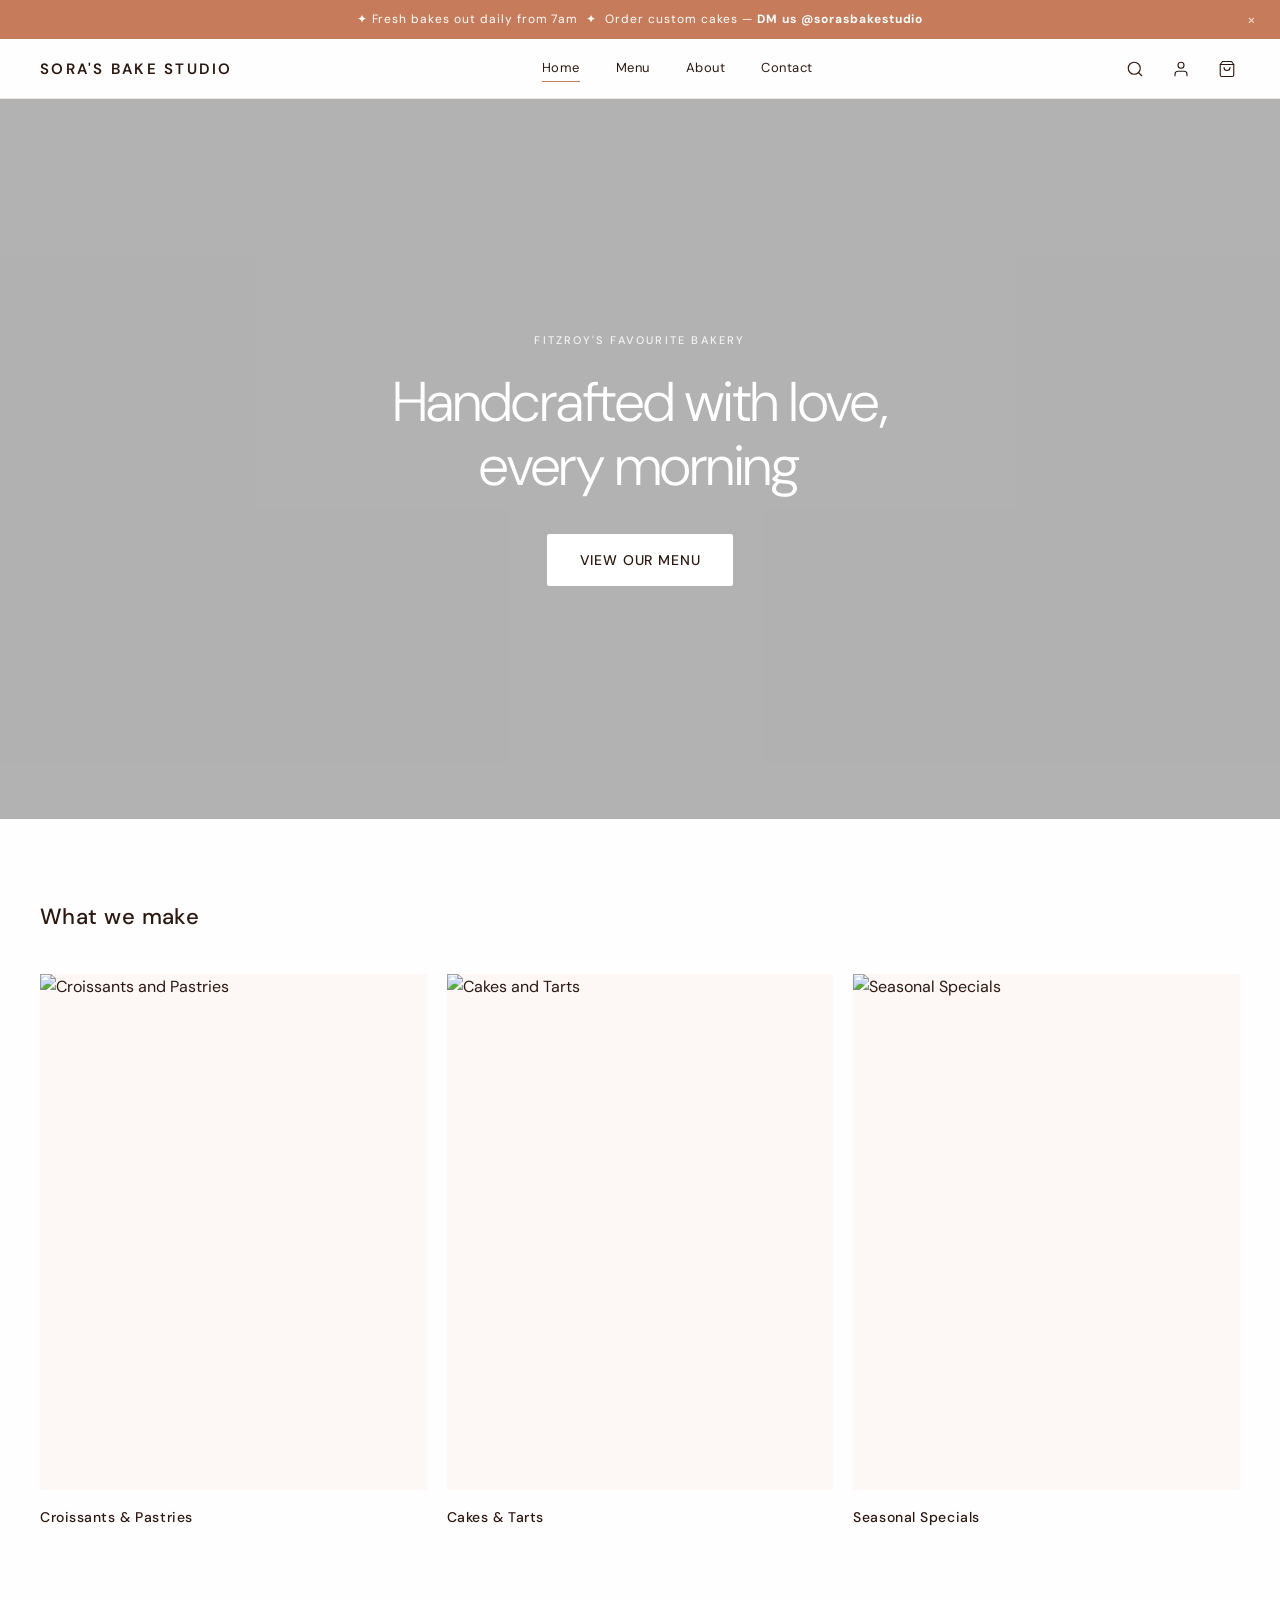
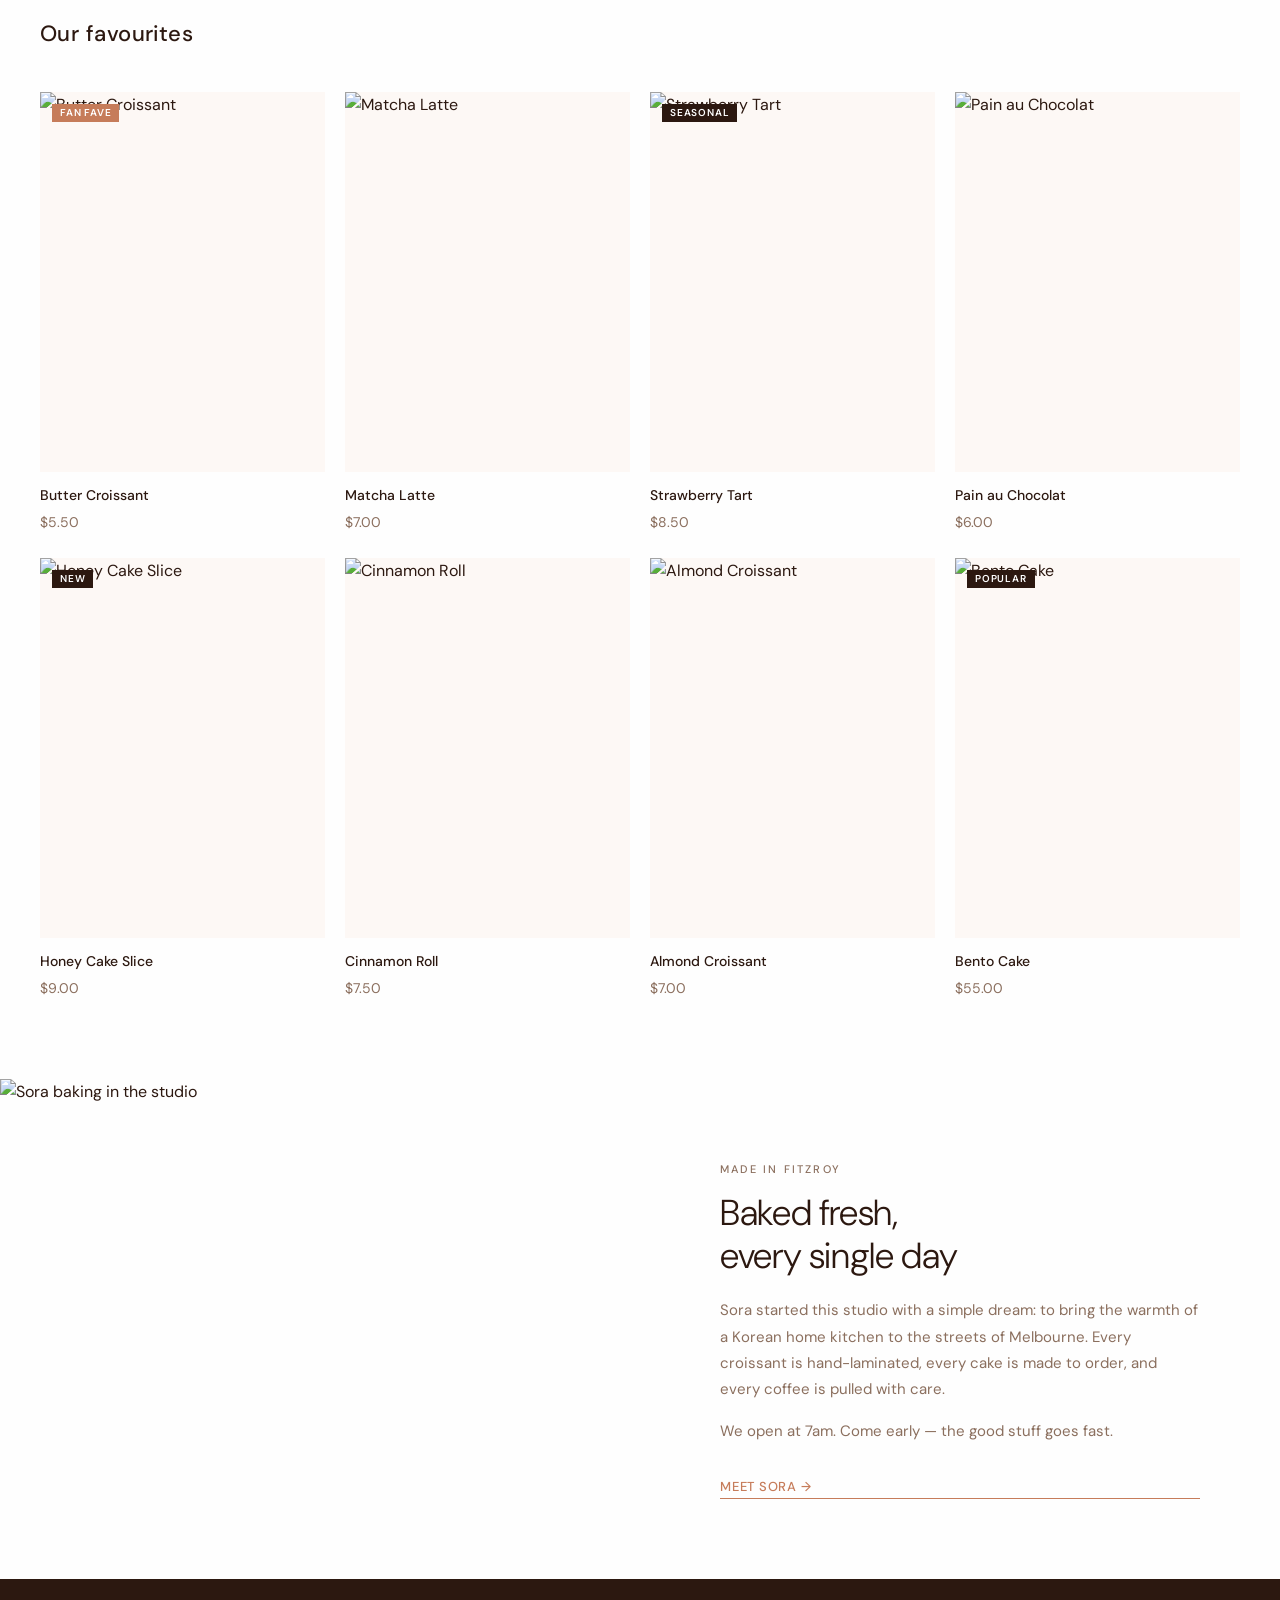
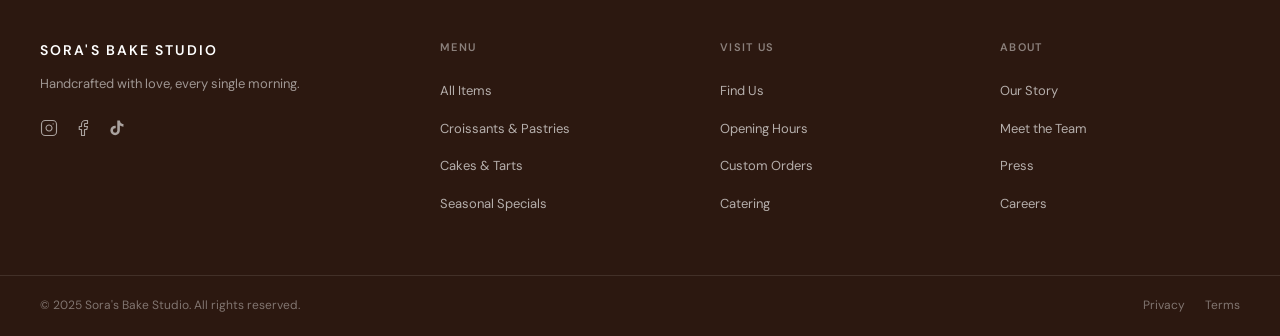
==== commit f09e0e57: "Remove newsletter section" ====
--- a/index.html
+++ b/index.html
@@ -342,26 +342,6 @@
     </section>
 
 
-    <!-- ===== NEWSLETTER SECTION ===== -->
-    <!-- Email sign-up — warm cream background, centred -->
-    <section class="newsletter">
-      <!-- EDIT THIS: Change the headline and subtext -->
-      <h2 class="newsletter__headline">Get the weekly special</h2>
-      <p class="newsletter__subtext">First to know about seasonal menus, limited drops, and what's fresh this week.</p>
-
-      <!-- Email form — wire up to Mailchimp, Klaviyo, etc. -->
-      <form class="newsletter__form" onsubmit="handleNewsletterSubmit(event)">
-        <input
-          class="newsletter__input"
-          type="email"
-          placeholder="Your email address"
-          aria-label="Email address"
-          required
-        />
-        <button type="submit" class="newsletter__btn">Subscribe</button>
-      </form>
-    </section>
-
   </main><!-- /main -->
 
 
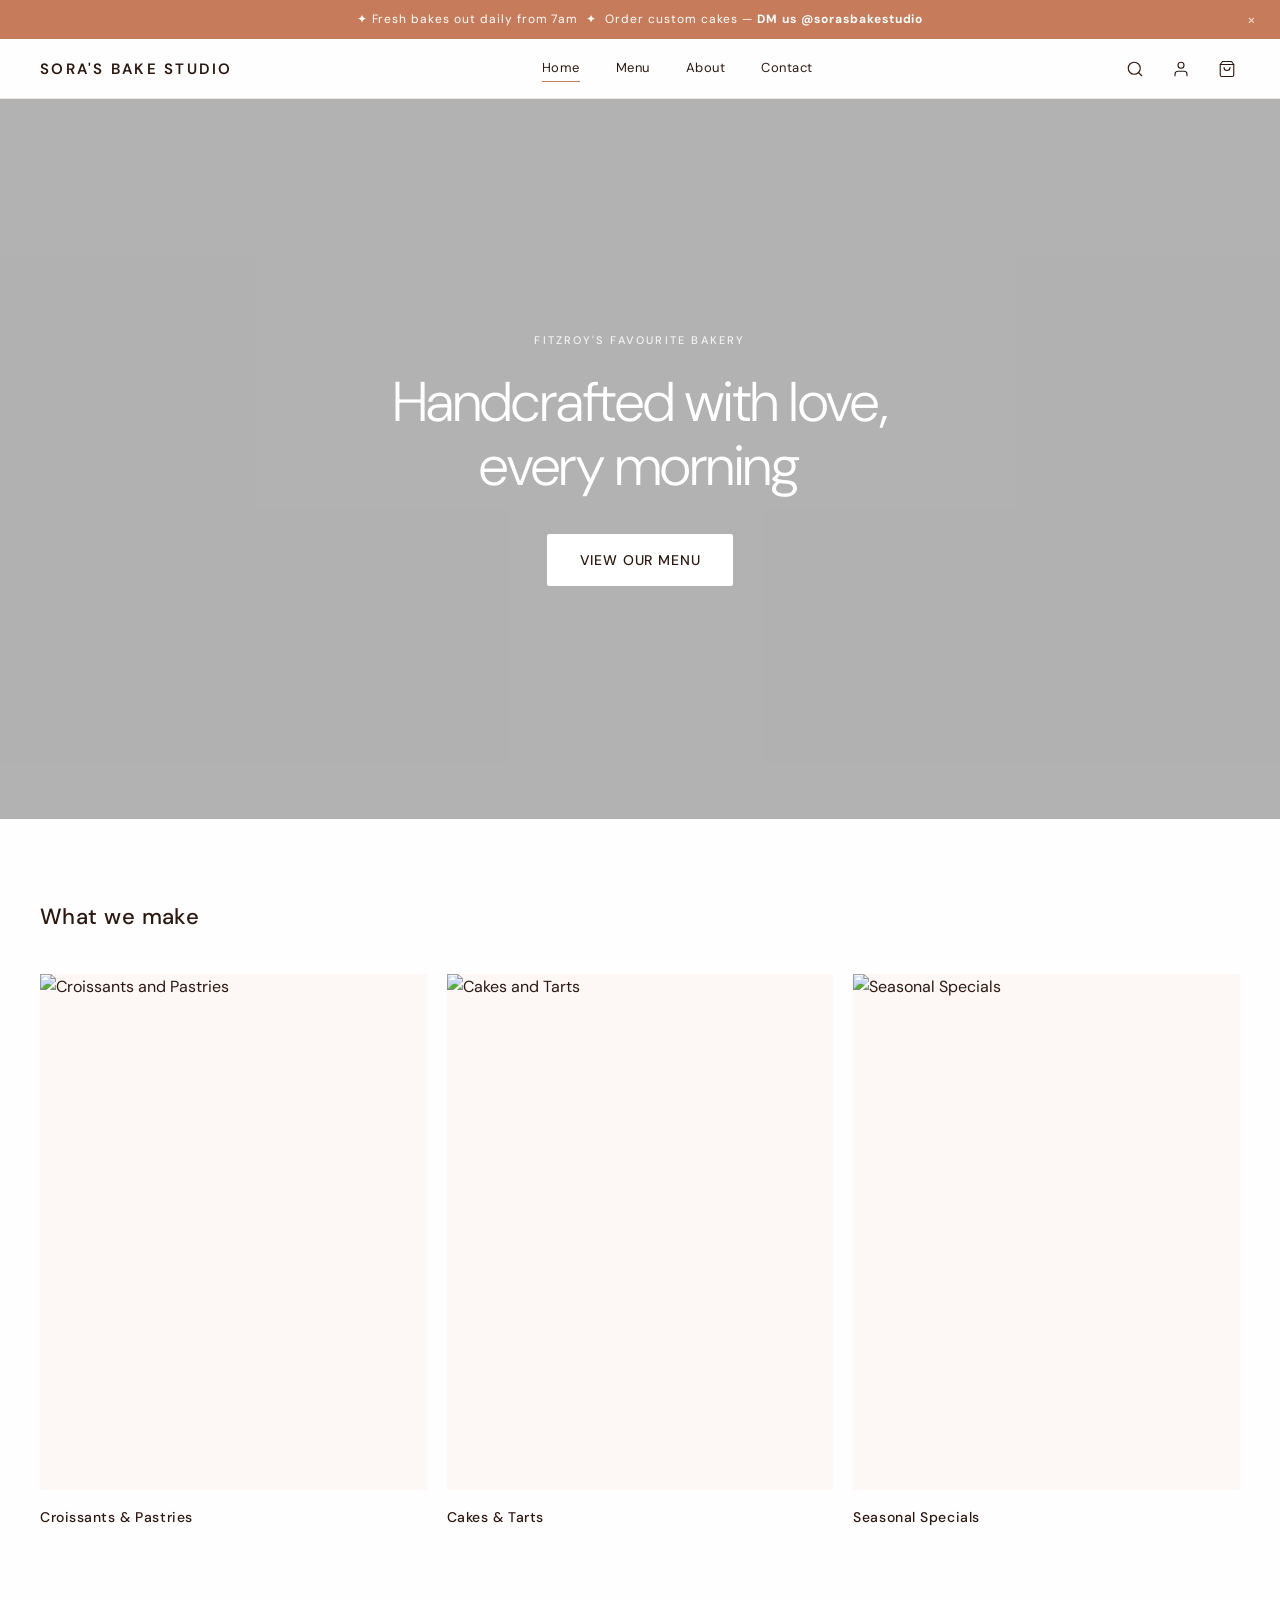
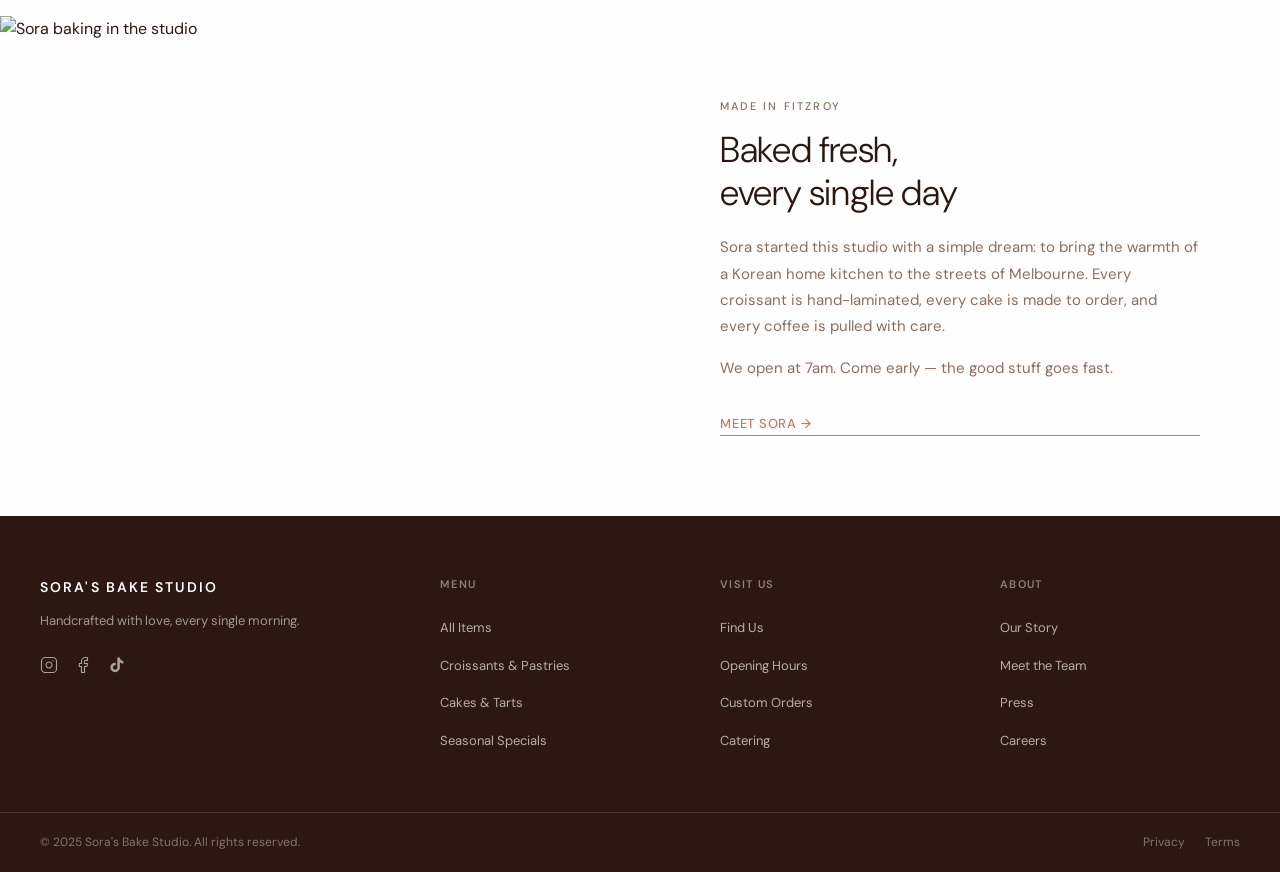
==== commit e6ae66d4: "Remove Our Favourites from homepage; menu page: add subtitle + zoom hover" ====
--- a/index.html
+++ b/index.html
@@ -164,153 +164,7 @@
     </section>
 
 
-    <!-- ===== OUR FAVOURITES (Best Sellers) ===== -->
-    <!-- 4-column product grid — 8 favourite baked goods -->
-    <section class="section" style="padding-top: 0;">
-      <div class="wrapper">
-        <!-- EDIT THIS: Change this section heading -->
-        <h2 class="section-title">Our favourites</h2>
-        <div class="product-grid">
-
-          <!-- ——————————————————————————————————————————————
-               HOW TO EDIT PRODUCT CARDS:
-               1. Change the img src= URLs to your own food photos
-               2. Change the product name and price text
-               3. Remove the badge span if the item isn't special
-               4. The "Add to order" button slides up on hover — no JS needed
-          —————————————————————————————————————————————— -->
-
-          <!-- Product 1: Butter Croissant — Fan Fave badge (terracotta colour) -->
-          <div class="product-card">
-            <div class="product-card__image-wrap">
-              <img class="product-card__img"
-                   src="https://images.unsplash.com/photo-1555507036-ab1f4038808a?w=600&q=80"
-                   alt="Butter Croissant" loading="lazy" />
-              <!-- Hover image — shows on mouse-over -->
-              <img class="product-card__img--hover"
-                   src="https://images.unsplash.com/photo-1519915028121-7d3463d20b13?w=600&q=80"
-                   alt="Butter Croissant — close up" loading="lazy" />
-              <!-- Fan Fave badge uses terracotta (--accent) colour — see .product-card__badge--fave in style.css -->
-              <span class="product-card__badge product-card__badge--fave">Fan Fave</span>
-              <!-- EDIT THIS: Change the button text here if needed -->
-              <button class="product-card__quick-add">Add to order</button>
-            </div>
-            <!-- EDIT THIS: Change product name and price -->
-            <p class="product-card__name">Butter Croissant</p>
-            <div class="product-card__price">$5.50</div>
-          </div>
-
-          <!-- Product 2: Matcha Latte -->
-          <div class="product-card">
-            <div class="product-card__image-wrap">
-              <img class="product-card__img"
-                   src="https://images.unsplash.com/photo-1515823064-d6e0c04616a7?w=600&q=80"
-                   alt="Matcha Latte" loading="lazy" />
-              <img class="product-card__img--hover"
-                   src="https://images.unsplash.com/photo-1556679343-c7306c1976bc?w=600&q=80"
-                   alt="Matcha Latte — latte art" loading="lazy" />
-              <button class="product-card__quick-add">Add to order</button>
-            </div>
-            <p class="product-card__name">Matcha Latte</p>
-            <div class="product-card__price">$7.00</div>
-          </div>
-
-          <!-- Product 3: Strawberry Tart — Seasonal badge -->
-          <div class="product-card">
-            <div class="product-card__image-wrap">
-              <img class="product-card__img"
-                   src="https://images.unsplash.com/photo-1565958011703-44f9829ba187?w=600&q=80"
-                   alt="Strawberry Tart" loading="lazy" />
-              <img class="product-card__img--hover"
-                   src="https://images.unsplash.com/photo-1488477181946-6428a0291777?w=600&q=80"
-                   alt="Strawberry Tart — detail" loading="lazy" />
-              <span class="product-card__badge">Seasonal</span>
-              <button class="product-card__quick-add">Add to order</button>
-            </div>
-            <p class="product-card__name">Strawberry Tart</p>
-            <div class="product-card__price">$8.50</div>
-          </div>
-
-          <!-- Product 4: Pain au Chocolat -->
-          <div class="product-card">
-            <div class="product-card__image-wrap">
-              <img class="product-card__img"
-                   src="https://images.unsplash.com/photo-1623334044303-241021148842?w=600&q=80"
-                   alt="Pain au Chocolat" loading="lazy" />
-              <img class="product-card__img--hover"
-                   src="https://images.unsplash.com/photo-1555507036-ab1f4038808a?w=600&q=80"
-                   alt="Pain au Chocolat — fresh from oven" loading="lazy" />
-              <button class="product-card__quick-add">Add to order</button>
-            </div>
-            <p class="product-card__name">Pain au Chocolat</p>
-            <div class="product-card__price">$6.00</div>
-          </div>
-
-          <!-- Product 5: Honey Cake Slice — New badge -->
-          <div class="product-card">
-            <div class="product-card__image-wrap">
-              <img class="product-card__img"
-                   src="https://images.unsplash.com/photo-1563729784474-d77dbb933a9e?w=600&q=80"
-                   alt="Honey Cake Slice" loading="lazy" />
-              <img class="product-card__img--hover"
-                   src="https://images.unsplash.com/photo-1571115177098-24ec42ed204d?w=600&q=80"
-                   alt="Honey Cake Slice — side view" loading="lazy" />
-              <span class="product-card__badge">New</span>
-              <button class="product-card__quick-add">Add to order</button>
-            </div>
-            <p class="product-card__name">Honey Cake Slice</p>
-            <div class="product-card__price">$9.00</div>
-          </div>
-
-          <!-- Product 6: Cinnamon Roll -->
-          <div class="product-card">
-            <div class="product-card__image-wrap">
-              <img class="product-card__img"
-                   src="https://images.unsplash.com/photo-1509365465985-25d11c17e812?w=600&q=80"
-                   alt="Cinnamon Roll" loading="lazy" />
-              <img class="product-card__img--hover"
-                   src="https://images.unsplash.com/photo-1602351447937-745cb720612f?w=600&q=80"
-                   alt="Cinnamon Roll — glazed" loading="lazy" />
-              <button class="product-card__quick-add">Add to order</button>
-            </div>
-            <p class="product-card__name">Cinnamon Roll</p>
-            <div class="product-card__price">$7.50</div>
-          </div>
-
-          <!-- Product 7: Almond Croissant -->
-          <div class="product-card">
-            <div class="product-card__image-wrap">
-              <img class="product-card__img"
-                   src="https://images.unsplash.com/photo-1603532648955-039310d9ed75?w=600&q=80"
-                   alt="Almond Croissant" loading="lazy" />
-              <img class="product-card__img--hover"
-                   src="https://images.unsplash.com/photo-1555507036-ab1f4038808a?w=600&q=80"
-                   alt="Almond Croissant — inside view" loading="lazy" />
-              <button class="product-card__quick-add">Add to order</button>
-            </div>
-            <p class="product-card__name">Almond Croissant</p>
-            <div class="product-card__price">$7.00</div>
-          </div>
-
-          <!-- Product 8: Bento Cake — Popular badge -->
-          <div class="product-card">
-            <div class="product-card__image-wrap">
-              <img class="product-card__img"
-                   src="https://images.unsplash.com/photo-1578985545062-69928b1d9587?w=600&q=80"
-                   alt="Bento Cake" loading="lazy" />
-              <img class="product-card__img--hover"
-                   src="https://images.unsplash.com/photo-1486427944299-d1955d23e34d?w=600&q=80"
-                   alt="Bento Cake — decorated" loading="lazy" />
-              <span class="product-card__badge">Popular</span>
-              <button class="product-card__quick-add">Add to order</button>
-            </div>
-            <p class="product-card__name">Bento Cake</p>
-            <div class="product-card__price">$55.00</div>
-          </div>
-
-        </div><!-- /product-grid -->
-      </div>
-    </section>
+    <!-- Our Favourites section removed per client request -->
 
 
     <!-- ===== OUR STORY STRIP ===== -->
--- a/style.css
+++ b/style.css
@@ -1182,6 +1182,48 @@
 
 
 /* ============================================================
+   ABOUT PAGE — STORY SPLIT LAYOUT
+   Image left, text right, stacks on mobile
+   ============================================================ */
+.about-split {
+  display: grid;
+  grid-template-columns: 1fr 1fr;
+  gap: 72px;
+  align-items: center;
+}
+
+/* Left image */
+.about-split__image-wrap {
+  aspect-ratio: 4 / 5;
+  overflow: hidden;
+}
+
+.about-split__image-wrap img {
+  width: 100%;
+  height: 100%;
+  object-fit: cover;
+  object-position: center top; /* Keep face in frame */
+}
+
+/* Right text */
+.about-split__text {
+  /* inherits .about-story__headline and .about-story__body styles */
+}
+
+/* Stack vertically on mobile */
+@media (max-width: 768px) {
+  .about-split {
+    grid-template-columns: 1fr;
+    gap: 32px;
+  }
+
+  .about-split__image-wrap {
+    aspect-ratio: 3 / 2; /* wider crop on mobile */
+  }
+}
+
+
+/* ============================================================
    CONTACT PAGE
    ============================================================ */
 .contact-layout {
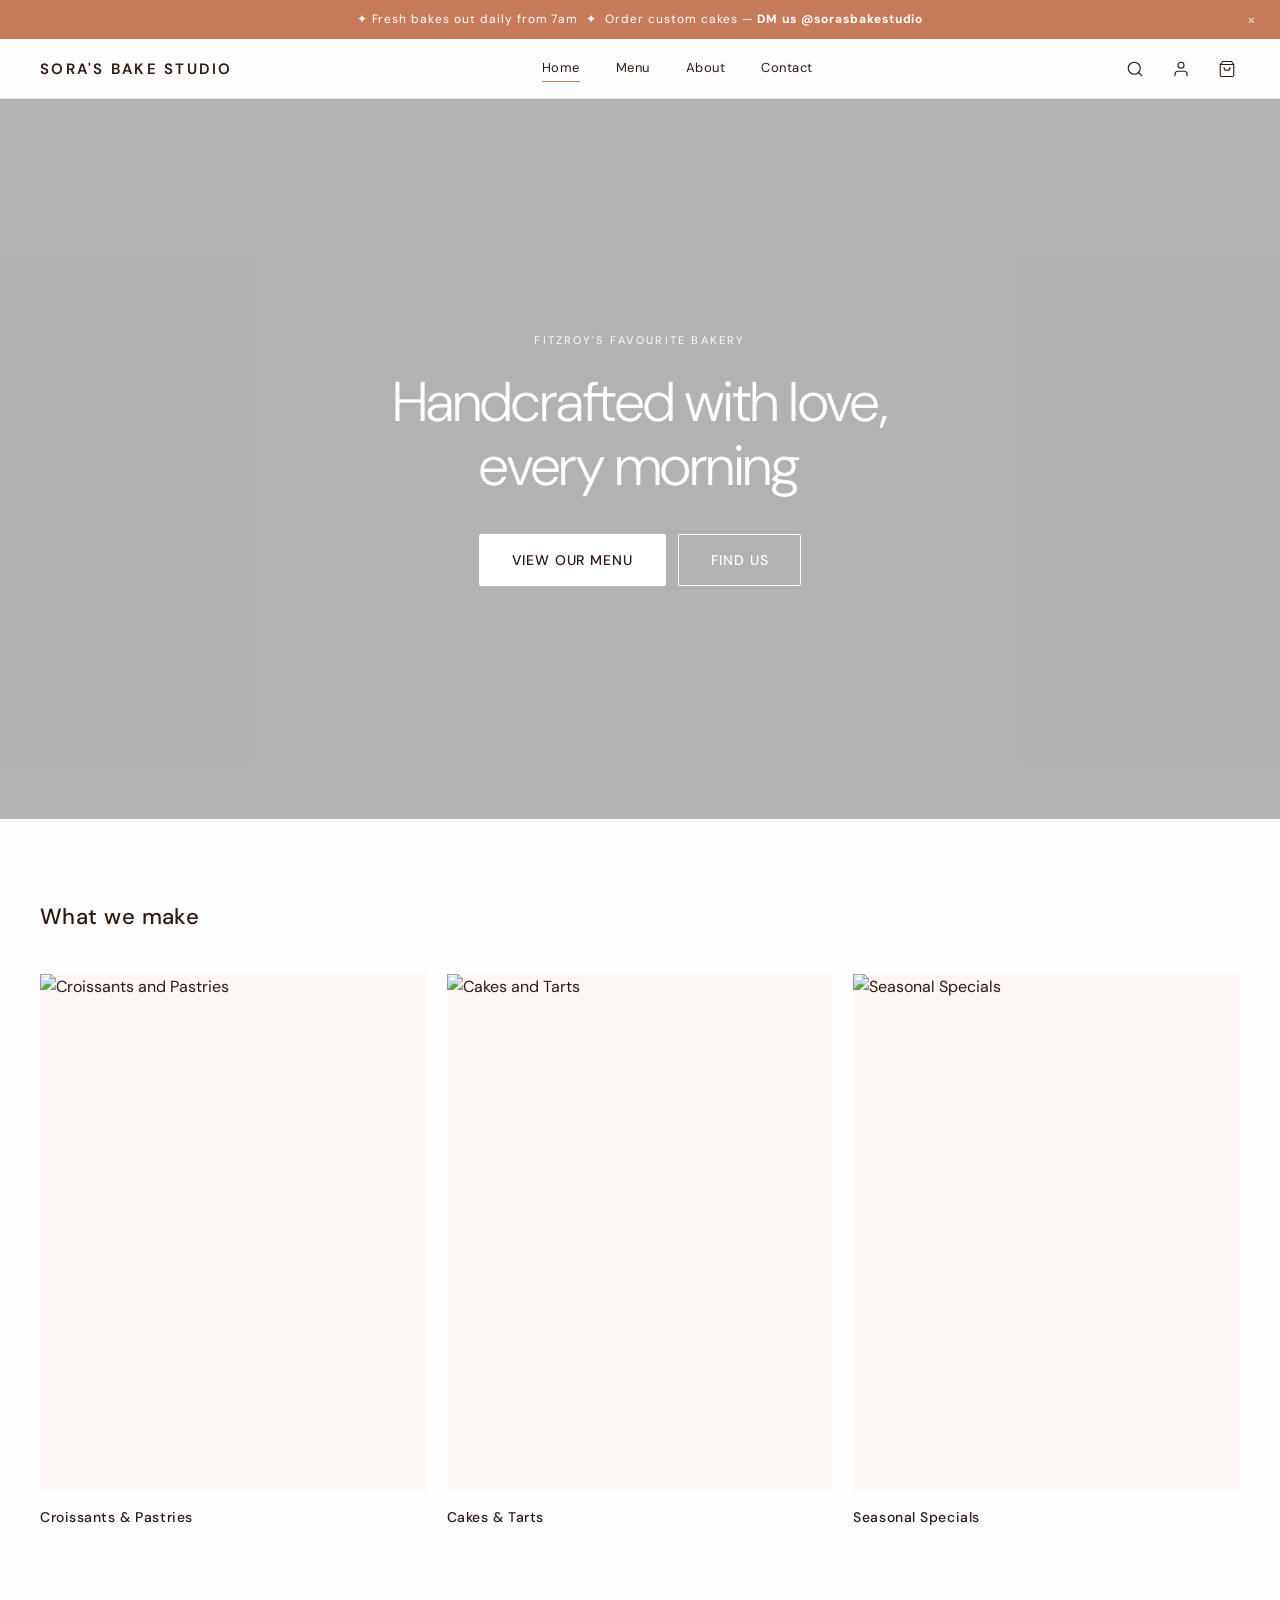
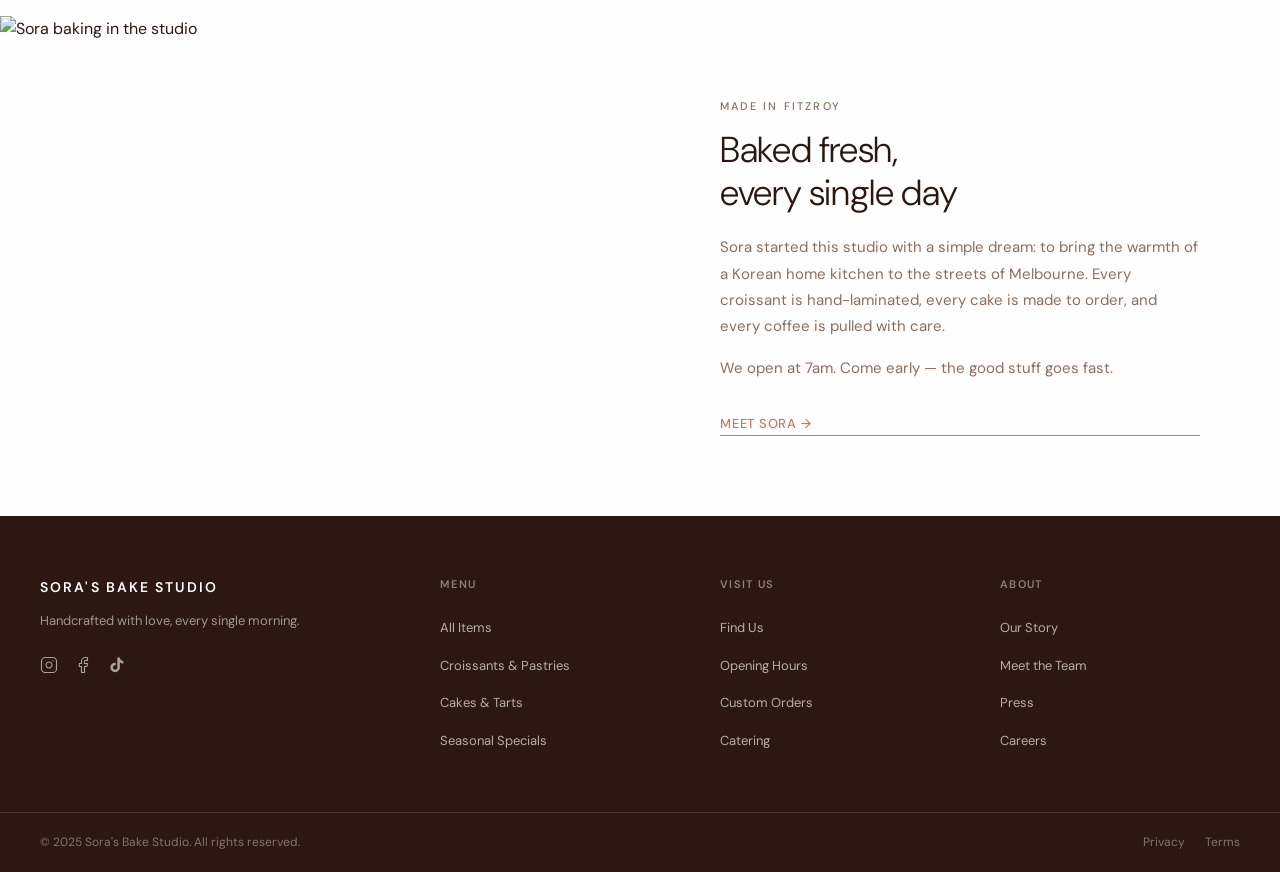
==== commit 303e8943: "Add Find Us button to hero alongside View Our Menu" ====
--- a/index.html
+++ b/index.html
@@ -119,8 +119,12 @@
         <!-- Main headline -->
         <!-- EDIT THIS: Change this headline text -->
         <h1 class="hero__headline">Handcrafted with love,<br>every morning</h1>
-        <!-- Call-to-action button -->
-        <a href="menu.html" class="btn btn--white btn--lg">View Our Menu</a>
+        <!-- Call-to-action buttons — flex row, stacks on mobile -->
+        <div style="display:flex;gap:12px;flex-wrap:wrap;justify-content:center;">
+          <a href="menu.html" class="btn btn--white btn--lg">View Our Menu</a>
+          <!-- "Find Us" links to the contact page where address + map live -->
+          <a href="contact.html" class="btn btn--outline-white btn--lg">Find Us</a>
+        </div>
       </div>
     </section>
 
--- a/style.css
+++ b/style.css
@@ -180,6 +180,18 @@
   background-color: var(--accent);
   color: var(--white);
   border-color: var(--accent);
+}
+
+/* Ghost/outline white button (used on dark/image backgrounds — transparent fill) */
+.btn--outline-white {
+  background-color: transparent;
+  color: var(--white);
+  border-color: var(--white);
+}
+
+.btn--outline-white:hover {
+  background-color: var(--white);
+  color: var(--text);
 }
 
 /* Large button */
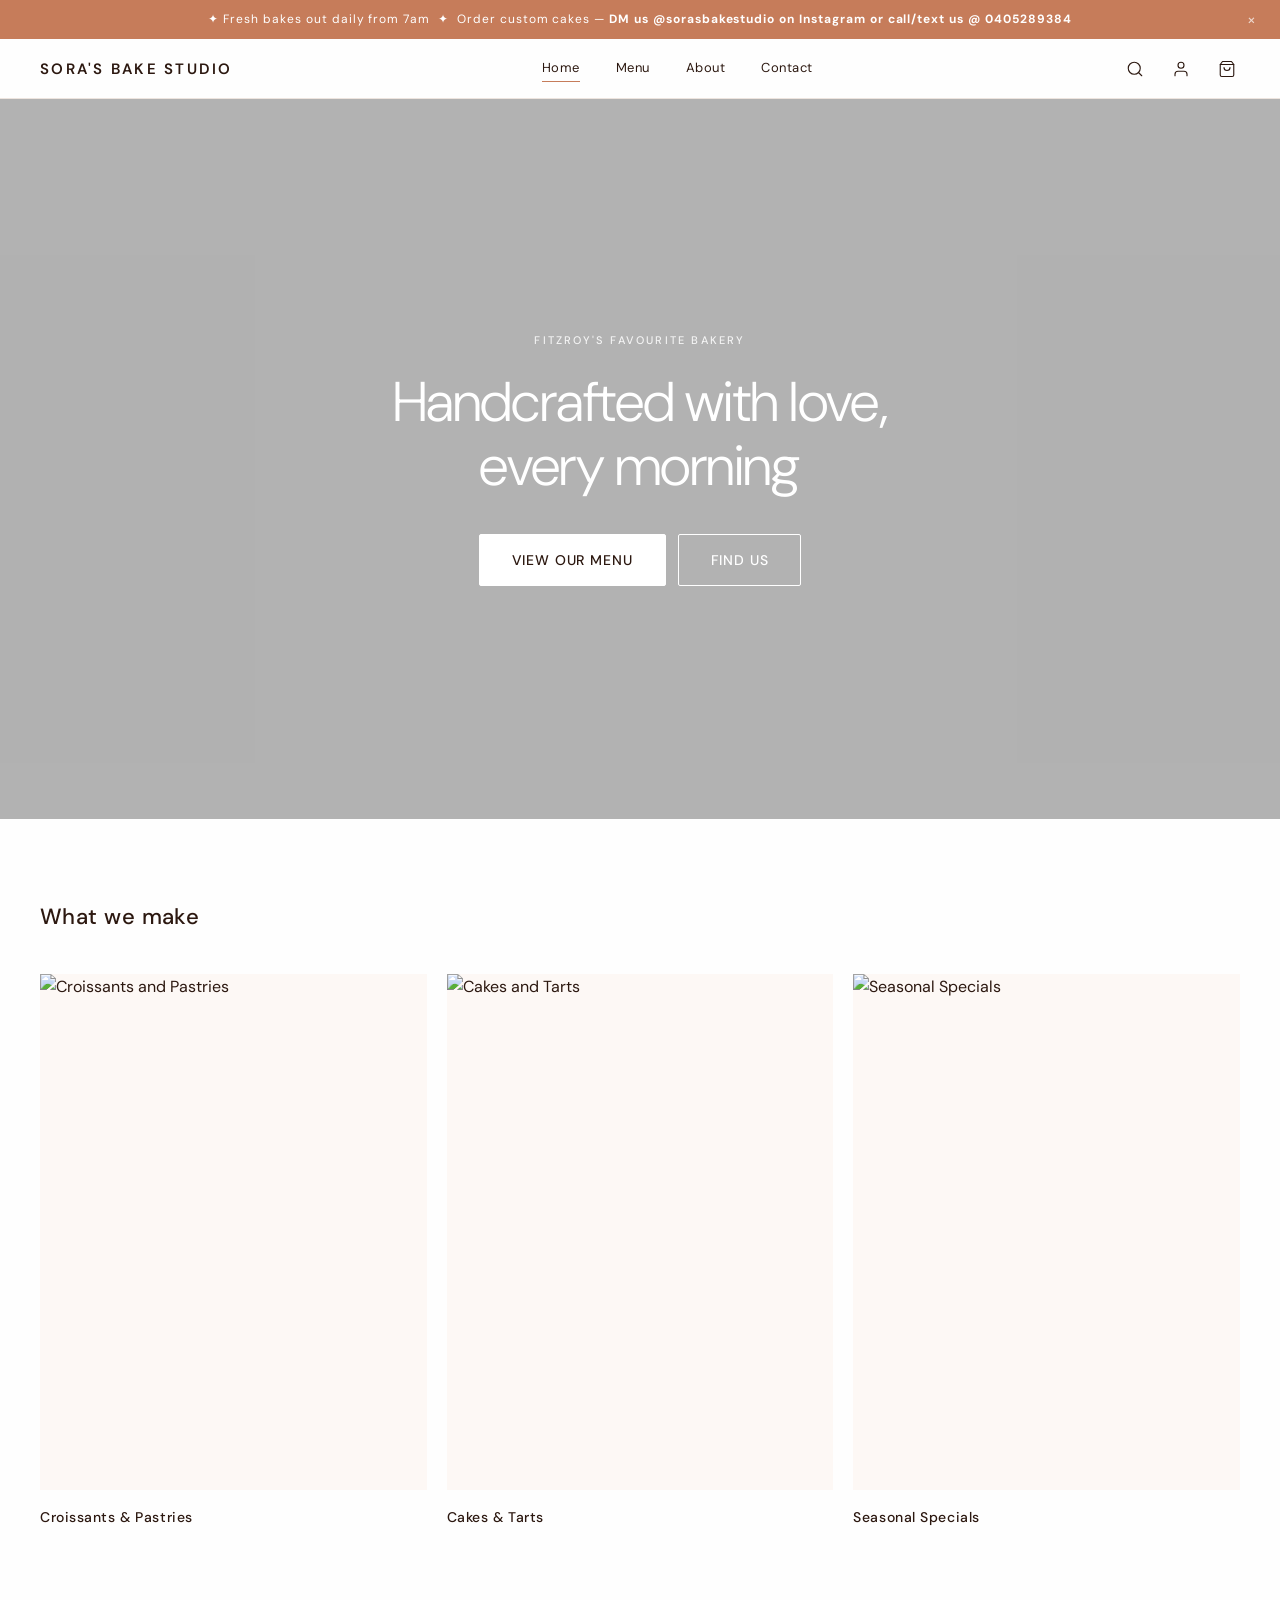
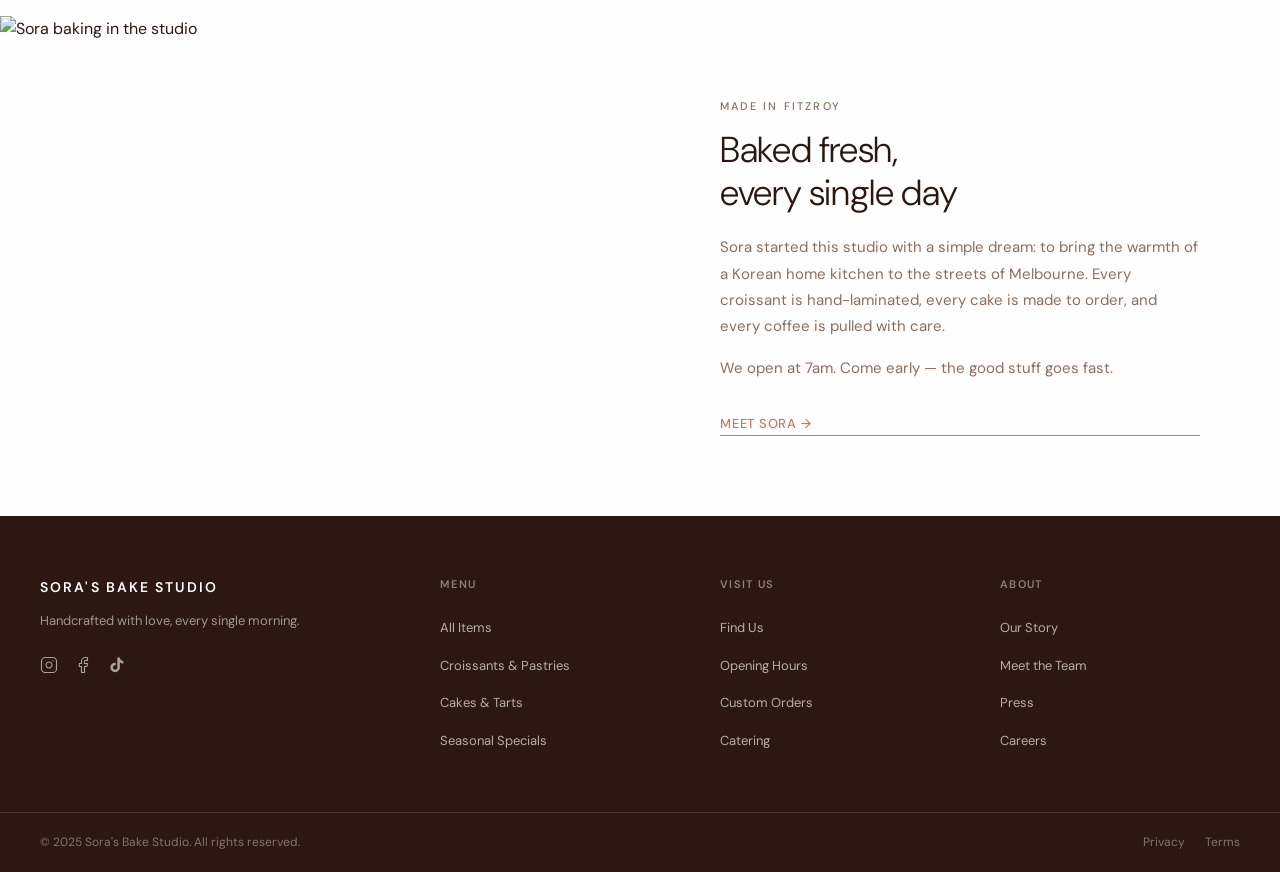
==== commit 38975908: "Update index.html" ====
--- a/index.html
+++ b/index.html
@@ -24,7 +24,7 @@
   <!-- The × button lets visitors dismiss it for their session -->
   <div class="announcement-bar" id="announcementBar">
     <!-- EDIT THIS: Change this promotional message -->
-    ✦ Fresh bakes out daily from 7am &nbsp;✦&nbsp; Order custom cakes — <strong>DM us @sorasbakestudio</strong>
+    ✦ Fresh bakes out daily from 7am &nbsp;✦&nbsp; Order custom cakes — <strong>DM us @sorasbakestudio on Instagram or call/text us @ 0405289384</strong>
     <!-- Dismiss button -->
     <button class="announcement-bar__close" onclick="dismissAnnouncement()" aria-label="Dismiss announcement">×</button>
   </div>
